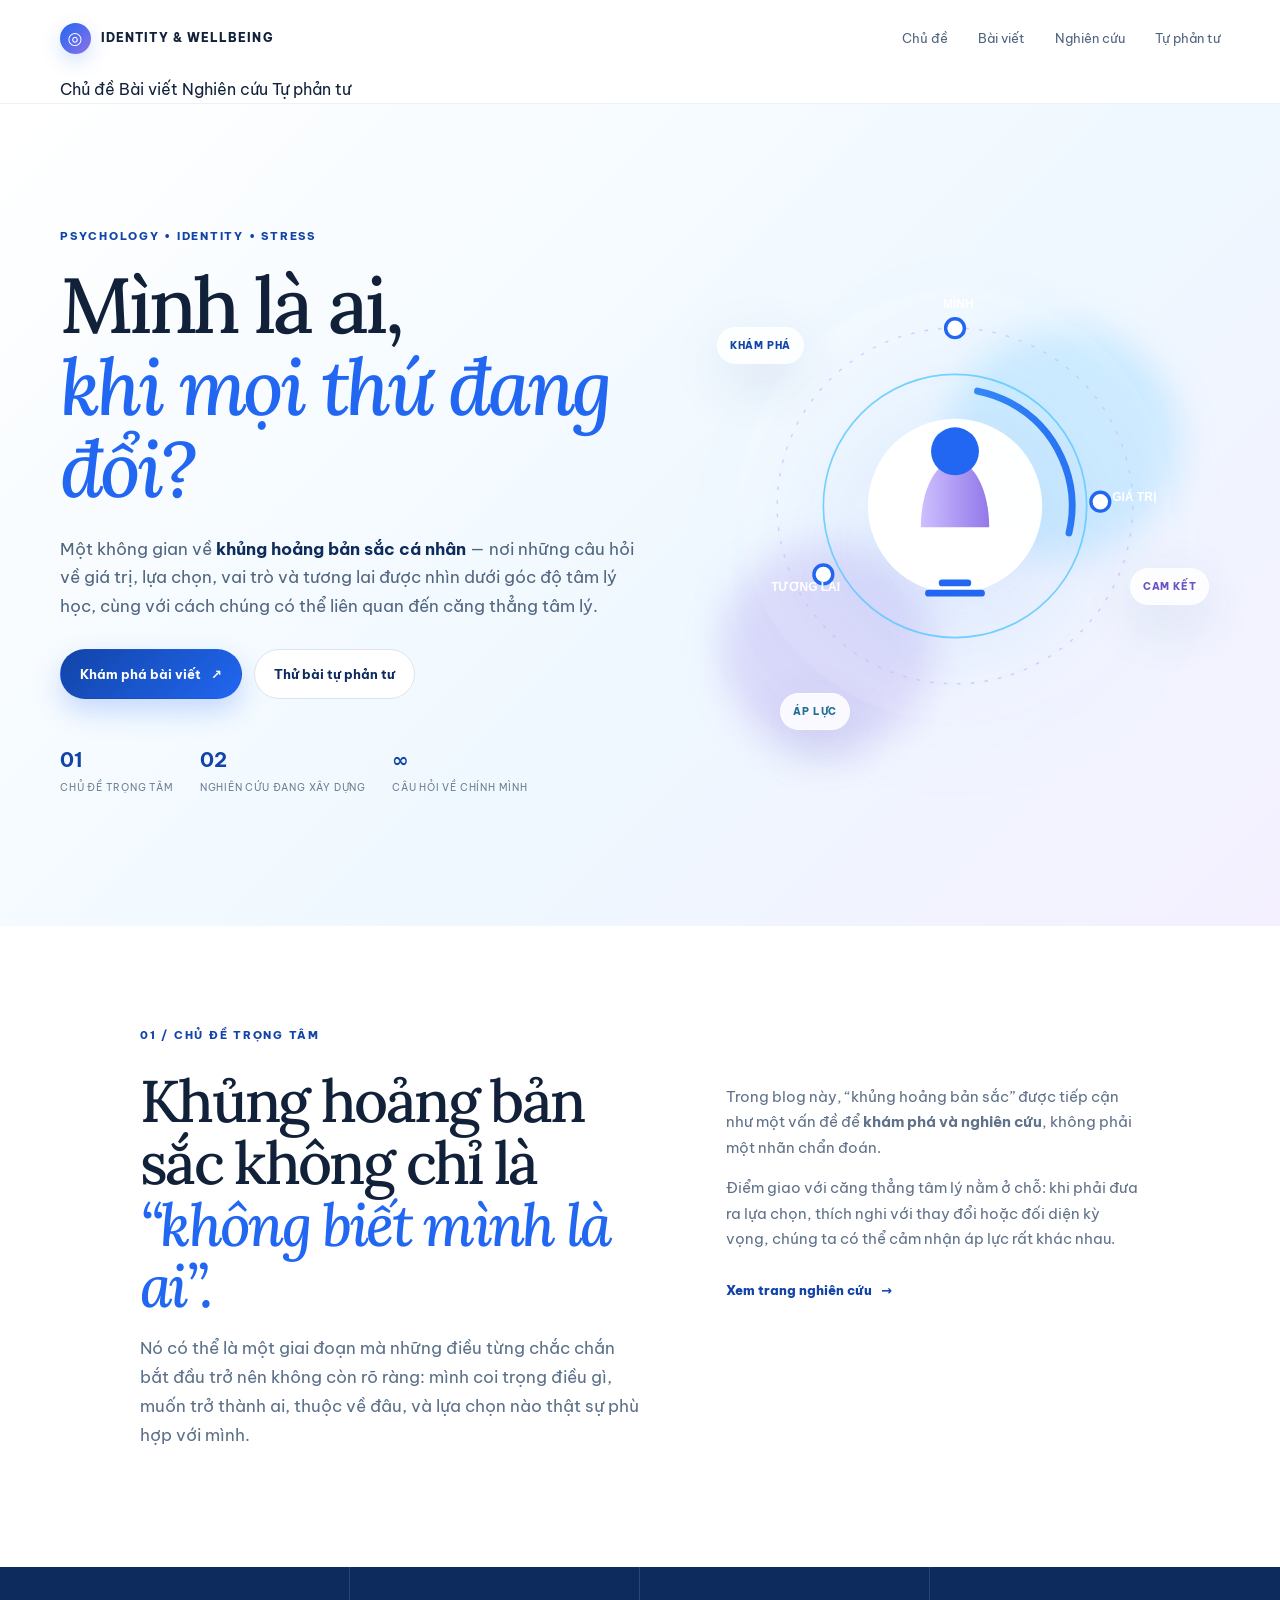
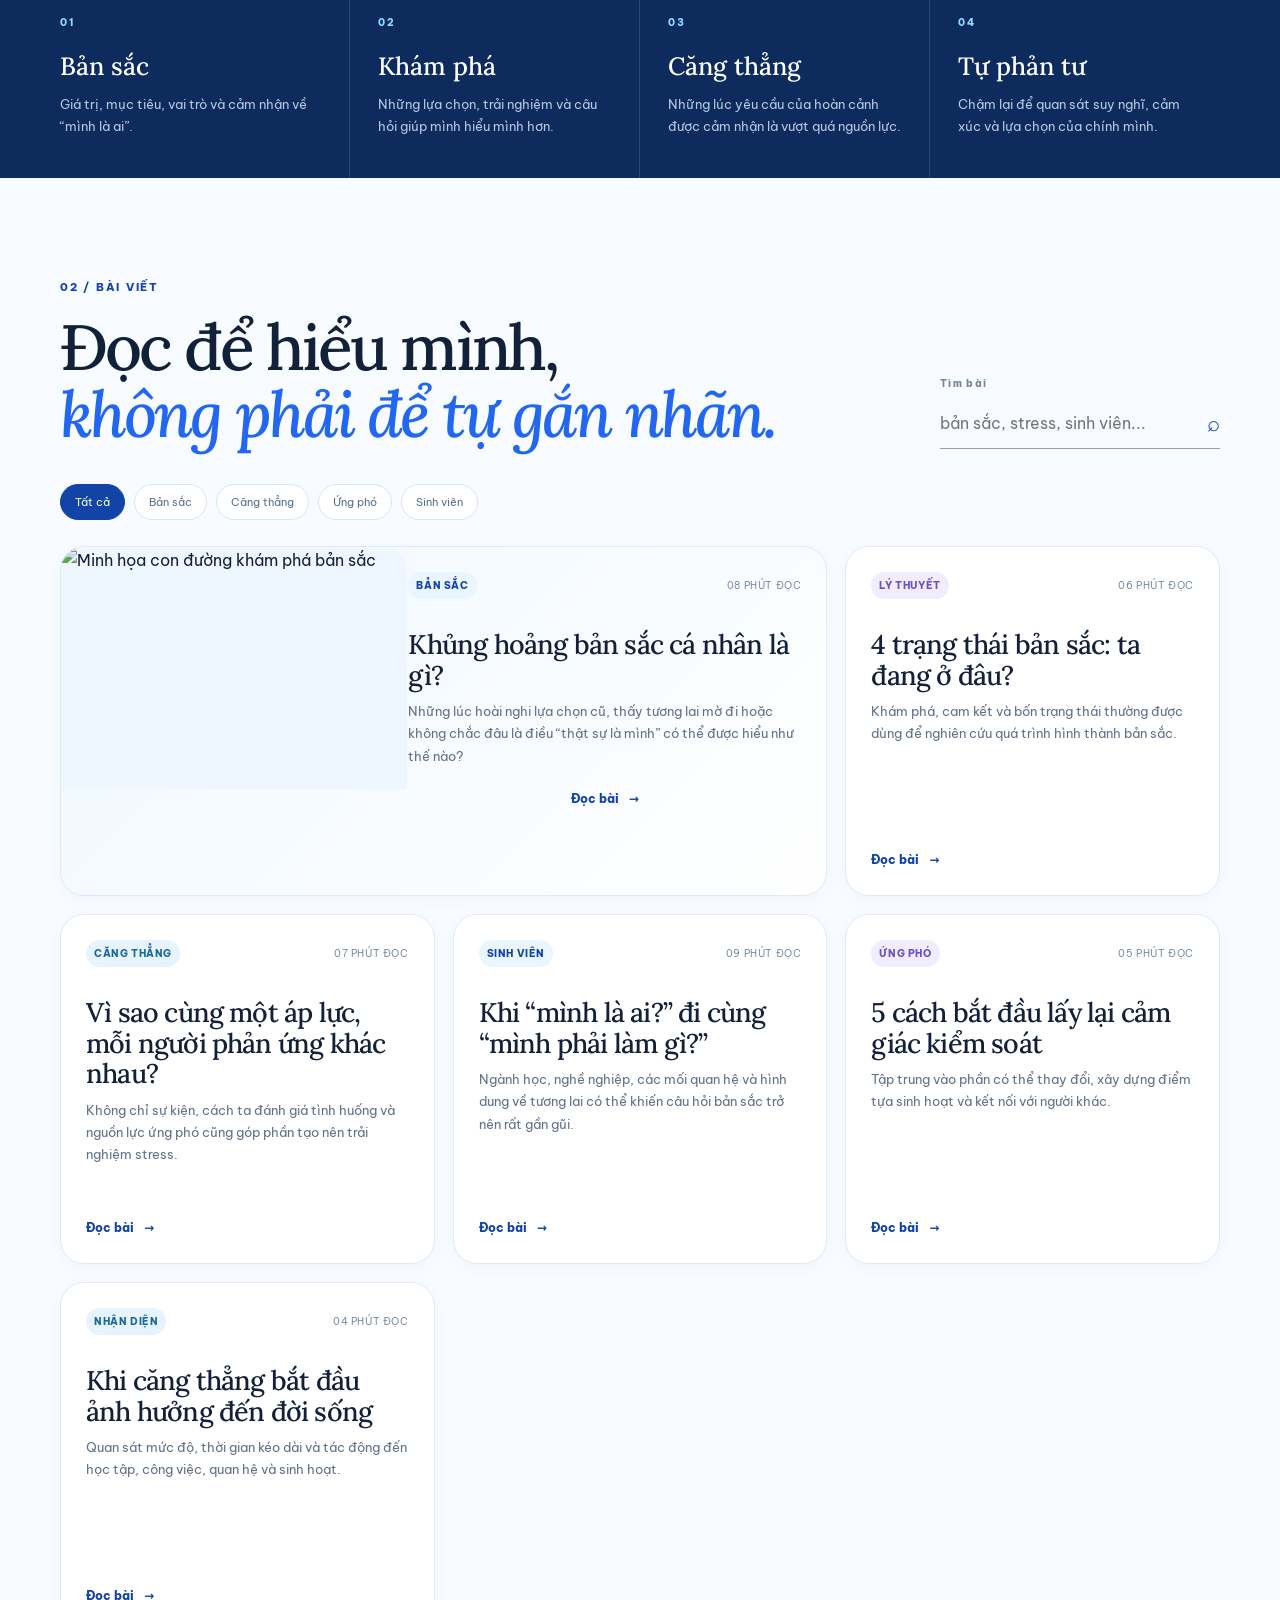
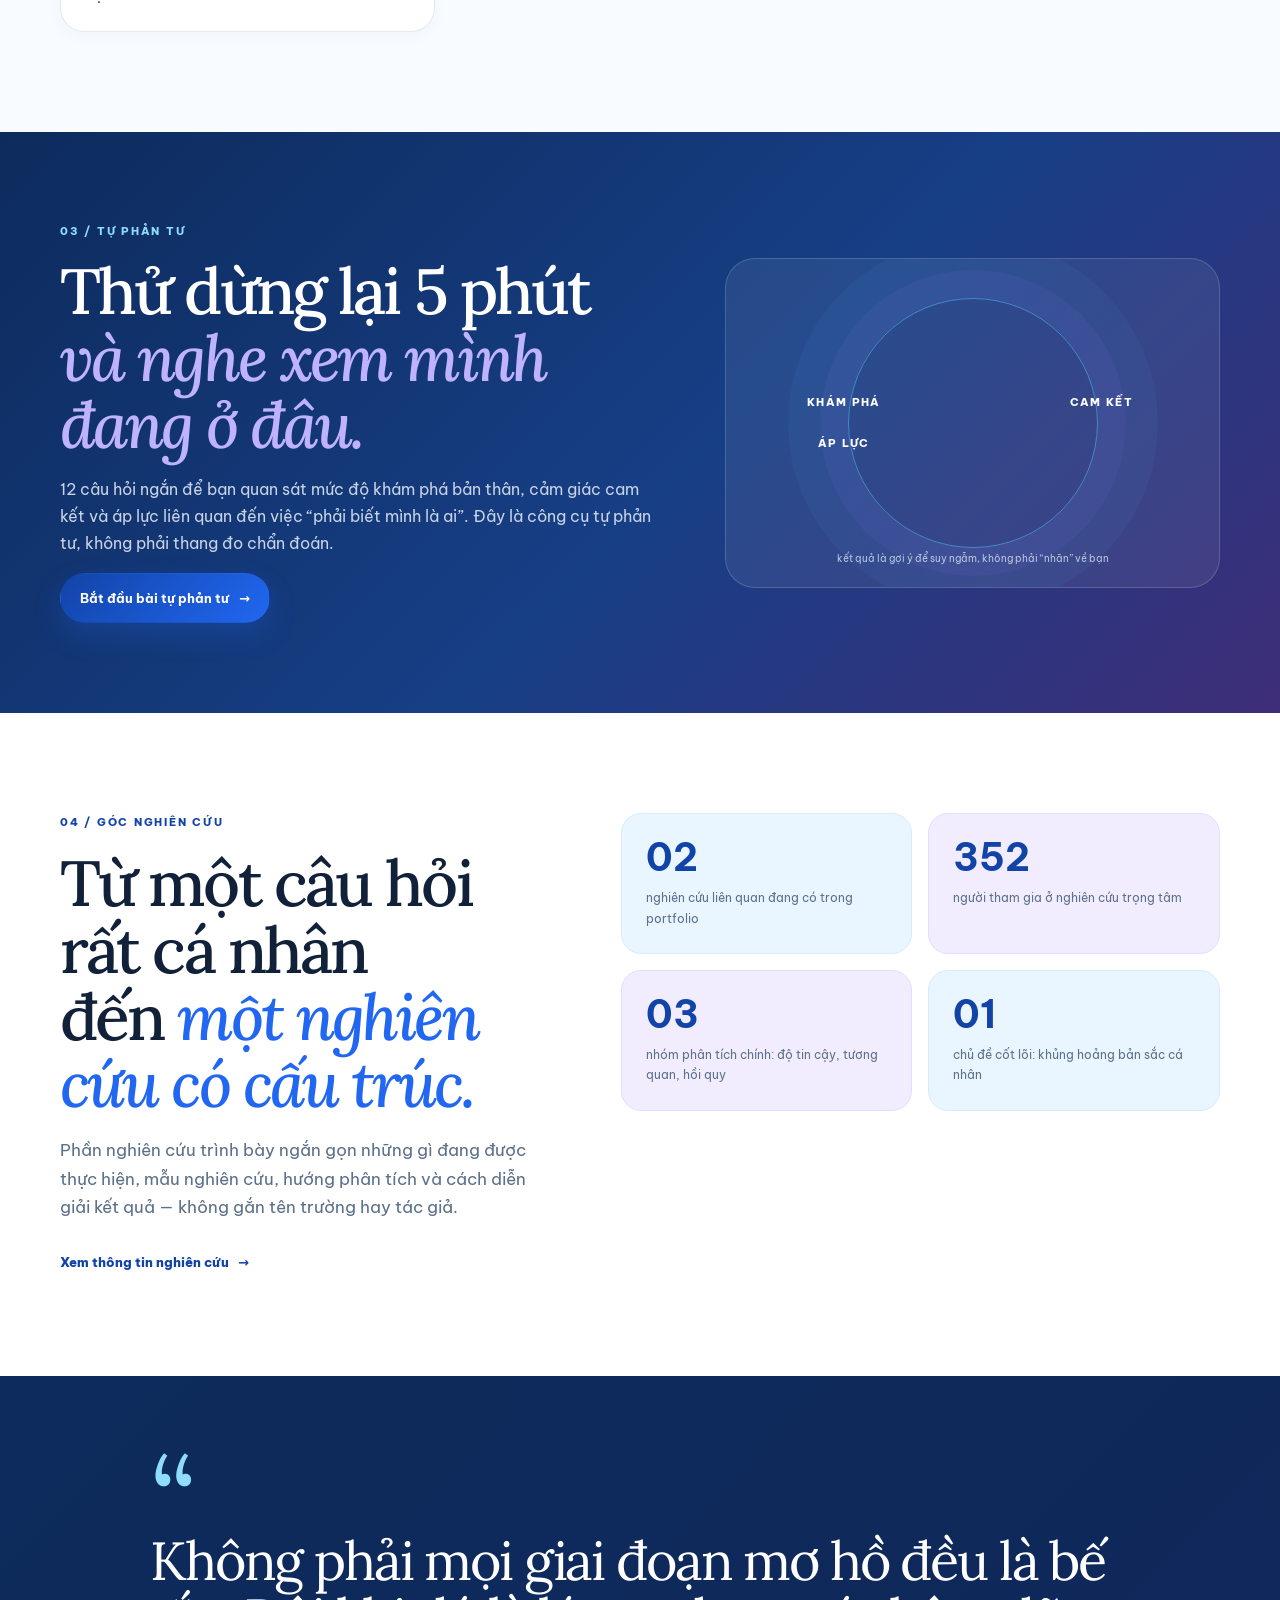
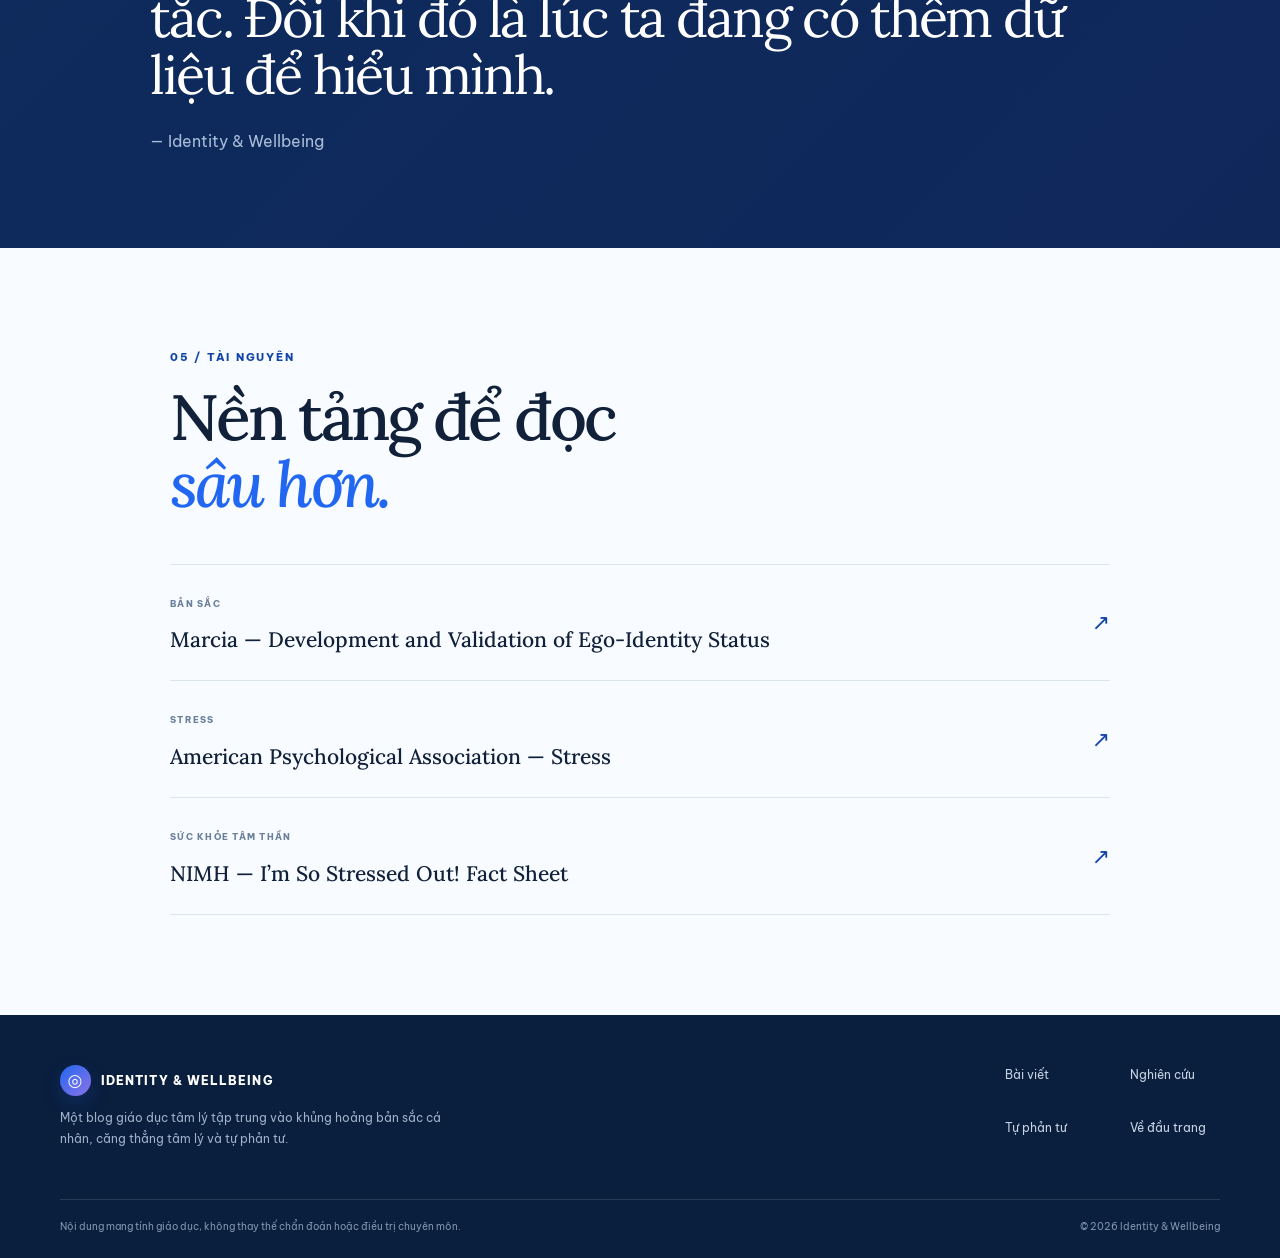
==== index.html @ 0e27e3ee "Update index.html" ====
<!DOCTYPE html>
<html lang="vi">
<head>
  <meta charset="UTF-8" />
  <meta name="viewport" content="width=device-width, initial-scale=1.0" />
  <meta name="description" content="Identity & Wellbeing — không gian kiến thức tâm lý học về bản sắc cá nhân, căng thẳng tâm lý và hành trình hiểu mình." />
  <title>Identity & Wellbeing — Tâm lý học về bản sắc & căng thẳng</title>
  <link rel="preconnect" href="https://fonts.googleapis.com" />
  <link rel="preconnect" href="https://fonts.gstatic.com" crossorigin />
  <link href="https://fonts.googleapis.com/css2?family=Be+Vietnam+Pro:wght@400;500;600;700;800&family=Lora:ital,wght@0,400;0,500;0,600;1,400;1,500&display=swap" rel="stylesheet" />
  <link rel="stylesheet" href="style.css" />
</head>
<body>
  <header class="site-header">
    <nav class="nav container">
      <a class="brand" href="index.html" aria-label="Identity & Wellbeing trang chủ">
        <span class="brand-mark">◎</span>
        <span>IDENTITY & WELLBEING</span>
      </a>
      <div class="nav-links">
        <a href="#about">Chủ đề</a>
        <a href="#articles">Bài viết</a>
        <a href="nghien-cuu.html">Nghiên cứu</a>
        <a href="tu-phan-tu.html">Tự phản tư</a>
      </div>
      <button class="menu-btn" id="menuBtn" aria-label="Mở menu">☰</button>
    </nav>
    <div class="mobile-menu container" id="mobileMenu">
      <a href="#about">Chủ đề</a>
      <a href="#articles">Bài viết</a>
      <a href="nghien-cuu.html">Nghiên cứu</a>
      <a href="tu-phan-tu.html">Tự phản tư</a>
    </div>
  </header>

  <main id="top">
    <section class="hero section-pad">
      <div class="hero-grid container">
        <div class="hero-copy">
          <p class="eyebrow">PSYCHOLOGY • IDENTITY • STRESS</p>
          <h1>Mình là ai,<br /><em>khi mọi thứ đang đổi?</em></h1>
          <p class="hero-lead">Một không gian về <strong>khủng hoảng bản sắc cá nhân</strong> — nơi những câu hỏi về giá trị, lựa chọn, vai trò và tương lai được nhìn dưới góc độ tâm lý học, cùng với cách chúng có thể liên quan đến căng thẳng tâm lý.</p>
          <div class="hero-actions">
            <a class="btn btn-primary" href="#articles">Khám phá bài viết <span>↗</span></a>
            <a class="btn btn-light" href="tu-phan-tu.html">Thử bài tự phản tư</a>
          </div>
          <div class="hero-mini-stats">
            <div><b>01</b><span>chủ đề trọng tâm</span></div>
            <div><b>02</b><span>nghiên cứu đang xây dựng</span></div>
            <div><b>∞</b><span>câu hỏi về chính mình</span></div>
          </div>
        </div>
        <div class="hero-visual">
          <div class="glow glow-a"></div><div class="glow glow-b"></div>
          <img src="identity-orbit.svg" alt="Minh họa trừu tượng về hành trình khám phá bản sắc cá nhân" />
          <div class="visual-chip chip-one">KHÁM PHÁ</div>
          <div class="visual-chip chip-two">CAM KẾT</div>
          <div class="visual-chip chip-three">ÁP LỰC</div>
        </div>
      </div>
    </section>

    <section class="about section-pad" id="about">
      <div class="container narrow-wrap">
        <div class="section-kicker">01 / CHỦ ĐỀ TRỌNG TÂM</div>
        <div class="about-grid">
          <div>
            <h2>Khủng hoảng bản sắc không chỉ là <em>“không biết mình là ai”.</em></h2>
            <p class="lead-paragraph">Nó có thể là một giai đoạn mà những điều từng chắc chắn bắt đầu trở nên không còn rõ ràng: mình coi trọng điều gì, muốn trở thành ai, thuộc về đâu, và lựa chọn nào thật sự phù hợp với mình.</p>
          </div>
          <div class="about-copy">
            <p>Trong blog này, “khủng hoảng bản sắc” được tiếp cận như một vấn đề để <strong>khám phá và nghiên cứu</strong>, không phải một nhãn chẩn đoán.</p>
            <p>Điểm giao với căng thẳng tâm lý nằm ở chỗ: khi phải đưa ra lựa chọn, thích nghi với thay đổi hoặc đối diện kỳ vọng, chúng ta có thể cảm nhận áp lực rất khác nhau.</p>
            <a class="text-link" href="nghien-cuu.html">Xem trang nghiên cứu <span>→</span></a>
          </div>
        </div>
      </div>
    </section>

    <section class="topic-strip">
      <div class="container topic-grid">
        <div class="topic-cell">
          <span class="topic-number">01</span>
          <h3>Bản sắc</h3>
          <p>Giá trị, mục tiêu, vai trò và cảm nhận về “mình là ai”.</p>
        </div>
        <div class="topic-cell">
          <span class="topic-number">02</span>
          <h3>Khám phá</h3>
          <p>Những lựa chọn, trải nghiệm và câu hỏi giúp mình hiểu mình hơn.</p>
        </div>
        <div class="topic-cell">
          <span class="topic-number">03</span>
          <h3>Căng thẳng</h3>
          <p>Những lúc yêu cầu của hoàn cảnh được cảm nhận là vượt quá nguồn lực.</p>
        </div>
        <div class="topic-cell">
          <span class="topic-number">04</span>
          <h3>Tự phản tư</h3>
          <p>Chậm lại để quan sát suy nghĩ, cảm xúc và lựa chọn của chính mình.</p>
        </div>
      </div>
    </section>

    <section class="articles section-pad" id="articles">
      <div class="container">
        <div class="section-head">
          <div>
            <div class="section-kicker">02 / BÀI VIẾT</div>
            <h2>Đọc để hiểu mình,<br /><em>không phải để tự gắn nhãn.</em></h2>
          </div>
          <div class="search-area">
            <label for="searchInput">Tìm bài</label>
            <div class="search-box"><input id="searchInput" type="search" placeholder="bản sắc, stress, sinh viên..." /><span>⌕</span></div>
          </div>
        </div>

        <div class="filters" id="filters">
          <button class="filter active" data-filter="all">Tất cả</button>
          <button class="filter" data-filter="identity">Bản sắc</button>
          <button class="filter" data-filter="stress">Căng thẳng</button>
          <button class="filter" data-filter="coping">Ứng phó</button>
          <button class="filter" data-filter="student">Sinh viên</button>
        </div>

        <div class="article-grid" id="articleGrid">
          <article class="article-card featured" data-category="identity" data-keywords="khủng hoảng bản sắc identity crisis bản sắc cá nhân">
            <div class="article-illustration"><img src="images/identity-path.svg" alt="Minh họa con đường khám phá bản sắc" /></div>
            <div class="card-meta"><span class="pill">BẢN SẮC</span><span>08 phút đọc</span></div>
            <h3>Khủng hoảng bản sắc cá nhân là gì?</h3>
            <p>Những lúc hoài nghi lựa chọn cũ, thấy tương lai mờ đi hoặc không chắc đâu là điều “thật sự là mình” có thể được hiểu như thế nào?</p>
            <button class="read-more" data-article="identity-crisis">Đọc bài <span>→</span></button>
          </article>

          <article class="article-card" data-category="identity" data-keywords="Marcia bốn trạng thái bản sắc đạt được mơ hồ tạm hoãn bị lấy mất">
            <div class="card-meta"><span class="pill pill-purple">LÝ THUYẾT</span><span>06 phút đọc</span></div>
            <h3>4 trạng thái bản sắc: ta đang ở đâu?</h3>
            <p>Khám phá, cam kết và bốn trạng thái thường được dùng để nghiên cứu quá trình hình thành bản sắc.</p>
            <button class="read-more" data-article="marcia">Đọc bài <span>→</span></button>
          </article>

          <article class="article-card" data-category="stress" data-keywords="stress căng thẳng tâm lý áp lực đánh giá nhận thức Lazarus Folkman">
            <div class="card-meta"><span class="pill pill-blue">CĂNG THẲNG</span><span>07 phút đọc</span></div>
            <h3>Vì sao cùng một áp lực, mỗi người phản ứng khác nhau?</h3>
            <p>Không chỉ sự kiện, cách ta đánh giá tình huống và nguồn lực ứng phó cũng góp phần tạo nên trải nghiệm stress.</p>
            <button class="read-more" data-article="stress-appraisal">Đọc bài <span>→</span></button>
          </article>

          <article class="article-card" data-category="identity student" data-keywords="bản sắc sinh viên stress học tập tương lai lựa chọn nghề nghiệp">
            <div class="card-meta"><span class="pill">SINH VIÊN</span><span>09 phút đọc</span></div>
            <h3>Khi “mình là ai?” đi cùng “mình phải làm gì?”</h3>
            <p>Ngành học, nghề nghiệp, các mối quan hệ và hình dung về tương lai có thể khiến câu hỏi bản sắc trở nên rất gần gũi.</p>
            <button class="read-more" data-article="students">Đọc bài <span>→</span></button>
          </article>

          <article class="article-card" data-category="coping stress" data-keywords="ứng phó stress coping hỗ trợ xã hội ngủ vận động">
            <div class="card-meta"><span class="pill pill-purple">ỨNG PHÓ</span><span>05 phút đọc</span></div>
            <h3>5 cách bắt đầu lấy lại cảm giác kiểm soát</h3>
            <p>Tập trung vào phần có thể thay đổi, xây dựng điểm tựa sinh hoạt và kết nối với người khác.</p>
            <button class="read-more" data-article="coping">Đọc bài <span>→</span></button>
          </article>

          <article class="article-card" data-category="stress" data-keywords="stress quá mức trợ giúp chuyên gia tâm lý cảnh báo">
            <div class="card-meta"><span class="pill pill-blue">NHẬN DIỆN</span><span>04 phút đọc</span></div>
            <h3>Khi căng thẳng bắt đầu ảnh hưởng đến đời sống</h3>
            <p>Quan sát mức độ, thời gian kéo dài và tác động đến học tập, công việc, quan hệ và sinh hoạt.</p>
            <button class="read-more" data-article="help">Đọc bài <span>→</span></button>
          </article>
        </div>
        <p class="no-results" id="noResults">Không tìm thấy bài viết phù hợp.</p>
      </div>
    </section>

    <section class="self-check-banner">
      <div class="container self-check-grid">
        <div>
          <div class="section-kicker">03 / TỰ PHẢN TƯ</div>
          <h2>Thử dừng lại 5 phút<br /><em>và nghe xem mình đang ở đâu.</em></h2>
          <p>12 câu hỏi ngắn để bạn quan sát mức độ khám phá bản thân, cảm giác cam kết và áp lực liên quan đến việc “phải biết mình là ai”. Đây là công cụ tự phản tư, không phải thang đo chẩn đoán.</p>
          <a class="btn btn-primary" href="tu-phan-tu.html">Bắt đầu bài tự phản tư <span>→</span></a>
        </div>
        <div class="self-check-card">
          <div class="mini-ring"></div>
          <span>KHÁM PHÁ</span><span>CAM KẾT</span><span>ÁP LỰC</span>
          <small>kết quả là gợi ý để suy ngẫm, không phải “nhãn” về bạn</small>
        </div>
      </div>
    </section>

    <section class="research-preview section-pad">
      <div class="container research-preview-grid">
        <div>
          <div class="section-kicker">04 / GÓC NGHIÊN CỨU</div>
          <h2>Từ một câu hỏi rất cá nhân<br />đến <em>một nghiên cứu có cấu trúc.</em></h2>
          <p class="lead-paragraph">Phần nghiên cứu trình bày ngắn gọn những gì đang được thực hiện, mẫu nghiên cứu, hướng phân tích và cách diễn giải kết quả — không gắn tên trường hay tác giả.</p>
          <a class="text-link" href="nghien-cuu.html">Xem thông tin nghiên cứu <span>→</span></a>
        </div>
        <div class="research-stats">
          <div class="stat-card"><b>02</b><span>nghiên cứu liên quan đang có trong portfolio</span></div>
          <div class="stat-card"><b>352</b><span>người tham gia ở nghiên cứu trọng tâm</span></div>
          <div class="stat-card"><b>03</b><span>nhóm phân tích chính: độ tin cậy, tương quan, hồi quy</span></div>
          <div class="stat-card"><b>01</b><span>chủ đề cốt lõi: khủng hoảng bản sắc cá nhân</span></div>
        </div>
      </div>
    </section>

    <section class="quote-section">
      <div class="container quote-grid">
        <div class="quote-mark">“</div>
        <blockquote>Không phải mọi giai đoạn mơ hồ đều là bế tắc. Đôi khi đó là lúc ta đang có thêm dữ liệu để hiểu mình.</blockquote>
        <p>— Identity & Wellbeing</p>
      </div>
    </section>

    <section class="resources section-pad">
      <div class="container resources-wrap">
        <div class="section-kicker">05 / TÀI NGUYÊN</div>
        <h2>Nền tảng để đọc<br /><em>sâu hơn.</em></h2>
        <div class="resource-list">
          <a class="resource" href="https://doi.org/10.1037/h0023281" target="_blank" rel="noopener"><div><span class="resource-type">BẢN SẮC</span><h3>Marcia — Development and Validation of Ego-Identity Status</h3></div><span class="arrow">↗</span></a>
          <a class="resource" href="https://www.apa.org/topics/stress" target="_blank" rel="noopener"><div><span class="resource-type">STRESS</span><h3>American Psychological Association — Stress</h3></div><span class="arrow">↗</span></a>
          <a class="resource" href="https://www.nimh.nih.gov/health/publications/so-stressed-out-fact-sheet" target="_blank" rel="noopener"><div><span class="resource-type">SỨC KHỎE TÂM THẦN</span><h3>NIMH — I’m So Stressed Out! Fact Sheet</h3></div><span class="arrow">↗</span></a>
        </div>
      </div>
    </section>
  </main>

  <footer class="footer">
    <div class="container footer-top">
      <div><a class="brand footer-brand" href="index.html"><span class="brand-mark">◎</span><span>IDENTITY & WELLBEING</span></a><p>Một blog giáo dục tâm lý tập trung vào khủng hoảng bản sắc cá nhân, căng thẳng tâm lý và tự phản tư.</p></div>
      <div class="footer-links"><a href="#articles">Bài viết</a><a href="nghien-cuu.html">Nghiên cứu</a><a href="tu-phan-tu.html">Tự phản tư</a><a href="#top">Về đầu trang</a></div>
    </div>
    <div class="container footer-bottom"><span>Nội dung mang tính giáo dục, không thay thế chẩn đoán hoặc điều trị chuyên môn.</span><span>© 2026 Identity & Wellbeing</span></div>
  </footer>

  <div class="modal" id="articleModal" aria-hidden="true">
    <div class="modal-backdrop" data-close="true"></div>
    <div class="modal-panel" role="dialog" aria-modal="true" aria-labelledby="modalTitle">
      <button class="modal-close" id="modalClose" aria-label="Đóng">×</button>
      <div class="modal-meta" id="modalMeta"></div>
      <h2 id="modalTitle"></h2>
      <div class="modal-body" id="modalBody"></div>
      <div class="modal-source" id="modalSource"></div>
    </div>
  </div>

  <script src="script.js"></script>
</body>
</html>
---- style.css ----
:root{
  --blue-950:#0a1e3d; --blue-900:#0d2b5c; --blue-700:#1244a8; --blue:#2167f1; --blue-500:#58c7ff; --blue-100:#e9f5ff;
  --purple:#8d72e8; --purple-100:#f1edff; --purple-200:#d9d0ff;
  --ink:#12213a; --muted:#60718a; --line:#dbe4ef; --paper:#f8fbff; --white:#fff;
  --shadow:0 18px 55px rgba(24,65,130,.12); --radius:24px;
}
*{box-sizing:border-box} html{scroll-behavior:smooth} body{margin:0;color:var(--ink);background:var(--white);font-family:"Be Vietnam Pro",system-ui,-apple-system,"Segoe UI",Roboto,"Helvetica Neue",Arial,sans-serif;line-height:1.7} a{text-decoration:none;color:inherit} button,input{font:inherit} img{max-width:100%;display:block}.container{width:min(1160px,calc(100% - 44px));margin:0 auto}.narrow-wrap{width:min(1000px,calc(100% - 44px))}.section-pad{padding:100px 0}.site-header{position:sticky;top:0;z-index:50;background:rgba(255,255,255,.92);border-bottom:1px solid rgba(18,68,168,.08);backdrop-filter:blur(16px)}.nav{height:76px;display:flex;align-items:center;justify-content:space-between;gap:30px}.brand{display:flex;align-items:center;gap:10px;font-weight:800;letter-spacing:.09em;font-size:12px}.brand-mark{display:grid;place-items:center;width:31px;height:31px;border-radius:50%;background:linear-gradient(135deg,var(--blue),var(--purple));color:white;font-size:17px;box-shadow:0 7px 20px rgba(33,103,241,.2)}.nav-links{display:flex;align-items:center;gap:30px;font-size:13px;color:#50647f}.nav-links a:hover,.nav-links .active-link{color:var(--blue);font-weight:700}.menu-btn,.mobile-back{display:none}.hero{padding-top:82px;background:linear-gradient(135deg,#fff 0%,#eff8ff 58%,#f4f0ff 100%);overflow:hidden}.hero-grid{display:grid;grid-template-columns:1.05fr .95fr;align-items:center;min-height:640px;gap:45px}.eyebrow,.section-kicker{font-size:11px;letter-spacing:.16em;font-weight:800;color:var(--blue-700)}.hero h1,.page-hero h1,h2{font-family:"Lora",Georgia,serif;font-weight:500;letter-spacing:-.045em;line-height:1.05}.hero h1{font-size:clamp(54px,6.1vw,86px);margin:18px 0 25px}.hero h1 em,h2 em,.page-hero h1 em{font-style:italic;color:var(--blue)}.hero-lead{max-width:640px;color:#516680;font-size:17px}.hero-lead strong{color:var(--blue-900)}.hero-actions{display:flex;gap:12px;flex-wrap:wrap;margin:28px 0}.btn{display:inline-flex;align-items:center;justify-content:center;gap:10px;padding:13px 19px;border-radius:999px;font-weight:700;font-size:13px;border:1px solid transparent;cursor:pointer;transition:.2s ease}.btn-primary{background:linear-gradient(135deg,var(--blue-700),var(--blue));color:#fff;box-shadow:0 12px 28px rgba(33,103,241,.23)}.btn-primary:hover{transform:translateY(-2px);box-shadow:0 16px 35px rgba(33,103,241,.27)}.btn-light{background:#fff;border-color:var(--line);color:var(--blue-900)}.btn-light:hover{border-color:#b8d4ef;transform:translateY(-2px)}.hero-mini-stats{display:flex;gap:26px;flex-wrap:wrap;margin-top:44px}.hero-mini-stats div{display:grid;gap:2px}.hero-mini-stats b{font-size:20px;color:var(--blue-700)}.hero-mini-stats span{font-size:10px;color:#6c7e95;text-transform:uppercase;letter-spacing:.08em}.hero-visual{position:relative;min-height:560px;display:grid;place-items:center}.hero-visual img{width:min(560px,100%);position:relative;z-index:2;filter:drop-shadow(0 30px 55px rgba(33,103,241,.14))}.glow{position:absolute;border-radius:50%;filter:blur(18px)}.glow-a{width:230px;height:230px;background:rgba(88,199,255,.25);top:18%;right:8%}.glow-b{width:210px;height:210px;background:rgba(141,114,232,.22);bottom:6%;left:6%}.visual-chip{position:absolute;z-index:3;padding:9px 12px;border:1px solid rgba(255,255,255,.75);background:rgba(255,255,255,.84);backdrop-filter:blur(10px);border-radius:999px;box-shadow:var(--shadow);font-size:10px;font-weight:800;letter-spacing:.08em}.chip-one{top:18%;left:5%;color:var(--blue-700)}.chip-two{top:61%;right:2%;color:#6d54c5}.chip-three{bottom:10%;left:17%;color:#1d6f93}.about{background:#fff}.about-grid{display:grid;grid-template-columns:1.1fr .9fr;gap:80px;margin-top:25px}.about h2{font-size:clamp(39px,4.6vw,68px);margin:0}.lead-paragraph{font-size:17px;color:#5c708a}.about-copy{padding-top:14px;color:#60718a;font-size:15px}.about-copy p{margin-top:0}.about-copy p+p{margin-top:15px}.text-link{display:inline-flex;gap:9px;color:var(--blue-700);font-weight:800;font-size:13px;margin-top:12px}.text-link:hover{gap:13px}.topic-strip{background:var(--blue-900);color:#fff}.topic-grid{display:grid;grid-template-columns:repeat(4,1fr)}.topic-cell{padding:40px 28px;border-right:1px solid rgba(255,255,255,.13)}.topic-cell:first-child{padding-left:0}.topic-cell:last-child{border-right:0}.topic-number{font-size:10px;color:#8fdcff;font-weight:800;letter-spacing:.16em}.topic-cell h3{font-family:"Lora",Georgia,serif;font-weight:500;font-size:25px;margin:11px 0 6px}.topic-cell p{margin:0;color:#b8c9e1;font-size:13px}.articles{background:var(--paper)}.section-head{display:flex;align-items:end;justify-content:space-between;gap:40px}.section-head h2,.research-preview h2,.self-check-banner h2,.resources h2,.content-grid h2,.reflection-prompts h2{font-size:clamp(40px,5vw,66px);margin:18px 0 0}.search-area{min-width:280px}.search-area label{display:block;font-size:10px;font-weight:800;letter-spacing:.13em;color:#74879f;margin-bottom:8px}.search-box{display:flex;align-items:center;border-bottom:1px solid #8ea1ba}.search-box input{width:100%;border:0;outline:0;background:transparent;padding:10px 0;color:var(--ink)}.search-box span{font-size:22px;color:var(--blue-700)}.filters{display:flex;flex-wrap:wrap;gap:9px;margin:35px 0 26px}.filter{background:#fff;border:1px solid var(--line);border-radius:999px;padding:8px 14px;font-size:11px;color:#56708f;cursor:pointer}.filter.active{background:var(--blue-700);border-color:var(--blue-700);color:#fff}.article-grid{display:grid;grid-template-columns:repeat(3,1fr);gap:18px}.article-card{background:#fff;border:1px solid #e1e9f2;padding:25px;min-height:350px;display:flex;flex-direction:column;border-radius:var(--radius);box-shadow:0 4px 18px rgba(35,76,135,.03);transition:transform .2s ease,box-shadow .2s ease}.article-card:hover{transform:translateY(-5px);box-shadow:var(--shadow)}.article-card.featured{grid-column:span 2;display:grid;grid-template-columns:.86fr 1.14fr;column-gap:26px;align-content:start;background:linear-gradient(135deg,#eff8ff,#fff)}.article-card.featured .article-illustration{grid-row:span 5;align-self:stretch}.article-illustration{margin:-25px -25px 20px;overflow:hidden;border-radius:22px 22px 0 0;background:#eef7ff}.article-illustration img{width:100%;height:100%;object-fit:cover}.card-meta{display:flex;justify-content:space-between;gap:10px;align-items:center;font-size:10px;color:#7b8da4;text-transform:uppercase;letter-spacing:.06em}.pill{background:var(--blue-100);color:var(--blue-700);padding:5px 8px;border-radius:999px;font-weight:800}.pill-purple{background:var(--purple-100);color:#6b52bd}.pill-blue{background:#e7f3ff;color:#1c6b97}.article-card h3{font-family:"Lora",Georgia,serif;font-weight:500;font-size:27px;line-height:1.13;letter-spacing:-.03em;margin:30px 0 10px}.article-card p{color:#60718a;font-size:13px;margin:0}.read-more{margin-top:auto;align-self:flex-start;padding:22px 0 0;background:none;border:0;color:var(--blue-700);font-weight:800;font-size:12px;cursor:pointer}.read-more span{margin-left:7px}.no-results{display:none;padding:40px 0;color:#71839b}.self-check-banner{background:linear-gradient(135deg,var(--blue-900),#173f86 55%,#3e2d78);color:#fff;padding:90px 0}.self-check-grid{display:grid;grid-template-columns:1.1fr .9fr;align-items:center;gap:60px}.self-check-banner .section-kicker{color:#8fdcff}.self-check-banner h2{margin-top:17px}.self-check-banner h2 em{color:#bfb2ff}.self-check-banner p{color:#c8d4e6;max-width:650px}.self-check-card{min-height:330px;border:1px solid rgba(255,255,255,.16);border-radius:30px;background:rgba(255,255,255,.07);display:grid;grid-template-columns:1fr 1fr;place-items:center;align-content:center;gap:22px;position:relative;overflow:hidden}.mini-ring{position:absolute;width:250px;height:250px;border-radius:50%;border:1px solid rgba(88,199,255,.5);box-shadow:0 0 0 28px rgba(141,114,232,.08),0 0 0 60px rgba(88,199,255,.05)}.self-check-card span{position:relative;z-index:2;font-size:11px;font-weight:800;letter-spacing:.12em;color:#fff}.self-check-card small{position:absolute;bottom:20px;left:20px;right:20px;text-align:center;color:#b9c7dc;font-size:10px}.research-preview{background:#fff}.research-preview-grid{display:grid;grid-template-columns:.9fr 1.1fr;gap:70px;align-items:start}.research-stats{display:grid;grid-template-columns:1fr 1fr;gap:16px}.stat-card{background:var(--blue-100);border:1px solid #d8ebfc;border-radius:20px;padding:24px}.stat-card:nth-child(2),.stat-card:nth-child(3){background:var(--purple-100);border-color:#e4ddff}.stat-card b{display:block;font-size:38px;line-height:1;color:var(--blue-700)}.stat-card span{display:block;margin-top:12px;color:#5e718b;font-size:12px}.quote-section{background:linear-gradient(135deg,var(--blue-900),#10275a);color:#fff;padding:92px 0}.quote-grid{max-width:980px}.quote-mark{font-family:"Lora",Georgia,serif;font-size:118px;line-height:.55;color:#8fdcff}.quote-grid blockquote{font-family:"Lora",Georgia,serif;font-size:clamp(33px,4.2vw,55px);line-height:1.06;letter-spacing:-.04em;margin:0}.quote-grid p{color:#a9bdd8;margin:25px 0 0}.resources{background:#f8fbff}.resources-wrap{max-width:940px}.resource-list{margin-top:45px;border-top:1px solid var(--line)}.resource{display:flex;justify-content:space-between;gap:25px;align-items:center;padding:23px 0;border-bottom:1px solid var(--line)}.resource-type{font-size:9px;font-weight:800;letter-spacing:.14em;color:#6b809b}.resource h3{font-family:"Lora",Georgia,serif;font-weight:500;font-size:21px;margin:7px 0 0}.arrow{font-size:22px;color:var(--blue-700)}.footer{background:var(--blue-950);color:#e6effa}.footer-top{display:flex;justify-content:space-between;gap:60px;padding:50px 0 38px}.footer-brand{color:#fff}.footer-top p{color:#9fb1c9;max-width:390px;font-size:12px}.footer-links{display:grid;grid-template-columns:repeat(2,minmax(90px,1fr));gap:10px 35px;color:#c6d3e5;font-size:12px}.footer-bottom{border-top:1px solid rgba(255,255,255,.12);padding:18px 0 23px;display:flex;justify-content:space-between;gap:30px;color:#8196b2;font-size:10px}.modal{position:fixed;inset:0;display:none;z-index:100}.modal.open{display:block}.modal-backdrop{position:absolute;inset:0;background:rgba(9,28,58,.7);backdrop-filter:blur(7px)}.modal-panel{position:relative;margin:6vh auto;width:min(820px,calc(100% - 34px));max-height:88vh;overflow:auto;background:#fff;padding:38px;border-radius:24px;box-shadow:0 35px 80px rgba(0,0,0,.23)}.modal-close{position:absolute;right:17px;top:13px;border:0;background:transparent;font-size:30px;cursor:pointer}.modal-meta{font-size:10px;letter-spacing:.15em;font-weight:800;color:#71839b}.modal-panel h2{font-family:"Lora",Georgia,serif;font-weight:500;font-size:clamp(35px,5vw,55px);line-height:1.05;letter-spacing:-.04em;margin:20px 0 25px}.modal-body{color:#5b6f89;font-size:14px}.modal-body h4{font-family:"Lora",Georgia,serif;font-size:24px;color:var(--ink);font-weight:500;margin:27px 0 10px}.modal-body li{margin:7px 0}.modal-table{margin:22px 0;border-top:1px solid var(--line)}.modal-table div{display:grid;grid-template-columns:120px 1fr;gap:18px;padding:12px 0;border-bottom:1px solid var(--line)}.modal-table span{color:#6a7c94}.mini-flow{display:flex;gap:10px;align-items:center;flex-wrap:wrap;margin:25px 0}.mini-flow span{padding:8px 11px;border-radius:999px;background:var(--blue-100);font-size:11px;color:var(--blue-700);font-weight:800}.mini-flow i{font-style:normal;color:#8b9ab0}.modal-source{margin-top:28px;padding-top:18px;border-top:1px solid var(--line);font-size:11px;color:#7c8ca2}.modal-open{overflow:hidden}
/* inner pages */
.page-hero{color:#fff}.blue-hero{background:linear-gradient(135deg,#0c2d61,#1244a8 58%,#286ff4)}.purple-hero{background:linear-gradient(135deg,#2f286b,#5b4aa7 58%,#8d72e8)}.page-hero-grid{display:grid;grid-template-columns:1.1fr .9fr;align-items:center;gap:70px}.light-kicker{color:#9be1ff}.page-hero h1{font-size:clamp(45px,5.8vw,78px);margin:18px 0}.page-hero h1 em{color:#bfc8ff}.page-hero p{color:#d7e7f7;max-width:700px;font-size:16px}.page-hero-art{width:min(500px,100%);justify-self:end;filter:drop-shadow(0 25px 50px rgba(0,0,0,.18))}.metric-grid{display:grid;grid-template-columns:repeat(4,1fr);gap:16px;margin-top:35px}.metric-card{background:#fff;border:1px solid #dfe8f2;padding:25px;border-radius:22px;box-shadow:0 7px 25px rgba(25,70,130,.05)}.metric-card span{font-size:10px;color:#71839b;text-transform:uppercase;letter-spacing:.08em;font-weight:800}.metric-card b{display:block;font-size:45px;color:var(--blue-700);line-height:1;margin-top:13px}.metric-card p{font-size:12px;color:#647791}.soft-section{background:var(--paper)}.content-grid{display:grid;grid-template-columns:.9fr 1.1fr;gap:75px}.content-grid h2{font-size:clamp(38px,4.5vw,60px)}.content-copy{padding-top:10px;color:#5b6f89}.content-copy p{font-size:15px}.result-grid{display:grid;grid-template-columns:repeat(4,1fr);gap:15px;margin-top:35px}.result-card{border-radius:22px;border:1px solid #dfe8f2;padding:24px;background:#fff}.result-card span{display:inline-grid;place-items:center;width:33px;height:33px;border-radius:50%;background:var(--blue-100);color:var(--blue-700);font-size:10px;font-weight:800}.result-card h3{font-family:"Lora",Georgia,serif;font-size:23px;margin:22px 0 8px;font-weight:500}.result-card p{color:#647791;font-size:12px;margin:0}.result-card.emphasis{background:var(--purple-100);border-color:#e1d9ff}.result-card.emphasis span{background:#fff;color:#6d54c5}.update-note{margin-top:24px;padding:18px 20px;border-left:3px solid var(--purple);background:#f1edff;color:#5e547d;font-size:12px;border-radius:0 14px 14px 0}.application-grid{display:grid;grid-template-columns:repeat(3,1fr);gap:15px;margin-top:35px}.application-grid>div{display:grid;grid-template-columns:auto 1fr;gap:13px;padding:20px;border-radius:18px;background:#fff;border:1px solid #e3e9f2}.application-grid b{color:var(--blue-700)}.application-grid span{font-size:12px;color:#5e718b}.quiz-shell{max-width:920px}.quiz-intro{padding:18px 20px;border-radius:18px;background:#f1edff;border:1px solid #e3dcff;color:#5c5374;font-size:12px}.quiz-badge{display:inline-flex;padding:5px 8px;background:#fff;color:#6b52bd;border-radius:999px;font-weight:800;font-size:9px;letter-spacing:.09em;margin-bottom:10px}.question-card{border:0;margin:18px 0;padding:0;border-top:1px solid var(--line);padding-top:22px}.question-card legend{display:grid;grid-template-columns:auto auto 1fr;align-items:center;gap:10px;width:100%;font-family:"Lora",Georgia,serif;font-size:20px;line-height:1.35}.question-card legend>span{color:var(--blue);font-family:"Be Vietnam Pro",sans-serif;font-size:11px;font-weight:800}.question-card legend small{justify-self:start;padding:4px 8px;background:var(--blue-100);color:var(--blue-700);border-radius:999px;font-family:"Be Vietnam Pro",sans-serif;font-size:9px;font-weight:800;letter-spacing:.06em}.scale-row{display:grid;grid-template-columns:repeat(5,1fr);gap:8px;margin-top:16px}.scale-row label{position:relative;display:grid;place-items:center;gap:3px;padding:12px 6px;border:1px solid var(--line);border-radius:13px;cursor:pointer;font-weight:800;color:#526986;font-size:15px;transition:.15s}.scale-row label:hover{border-color:#9fc6ff;background:#f6fbff}.scale-row input{position:absolute;opacity:0;pointer-events:none}.scale-row label:has(input:checked){background:var(--blue-100);border-color:#86bcfb;color:var(--blue-700)}.scale-row span{font-size:8px;font-weight:500;text-align:center;color:#71839b}.quiz-submit{margin-top:25px}.quiz-result{display:none;margin-top:35px;padding:25px;border-radius:24px;background:linear-gradient(135deg,#eff8ff,#f1edff);border:1px solid #dbe8f7}.quiz-result.show{display:block}.result-head{display:flex;justify-content:space-between;align-items:center;color:var(--blue-700);font-size:10px;font-weight:800;letter-spacing:.1em}.result-head button{border:0;background:#fff;width:30px;height:30px;border-radius:50%;cursor:pointer}.score-grid{display:grid;grid-template-columns:repeat(3,1fr);gap:12px;margin:18px 0}.score-grid>div{background:#fff;border-radius:16px;padding:18px;text-align:center}.score-grid b{display:block;font-size:35px;color:var(--blue-700)}.score-grid span{font-size:10px;color:#71839b}.quiz-result p{font-size:14px;color:#536882}.quiz-result small{font-size:10px;color:#71839b}.reflection-prompts{display:grid;grid-template-columns:.9fr 1.1fr;gap:70px}.prompt-list{display:grid;gap:10px}.prompt-list>div{display:grid;grid-template-columns:auto 1fr;gap:14px;padding:18px 0;border-bottom:1px solid var(--line)}.prompt-list b{color:var(--purple)}.prompt-list p{margin:0;font-size:13px;color:#5d718b}.mobile-back{color:var(--blue-700);font-size:12px;font-weight:700}
@media(max-width:980px){.nav-links{display:none}.menu-btn{display:block;background:none;border:0;font-size:22px;color:var(--blue-700);cursor:pointer}.mobile-menu{display:none;padding:0 0 15px}.mobile-menu.open{display:grid;gap:12px}.mobile-menu a{font-size:13px;color:#536884}.hero-grid,.about-grid,.self-check-grid,.research-preview-grid,.page-hero-grid,.content-grid,.reflection-prompts{grid-template-columns:1fr}.hero-grid{min-height:auto}.hero-visual{min-height:480px}.article-grid{grid-template-columns:1fr 1fr}.article-card.featured{grid-column:span 2}.topic-grid{grid-template-columns:1fr 1fr}.topic-cell:nth-child(2){border-right:0}.topic-cell{border-bottom:1px solid rgba(255,255,255,.13)}.topic-cell:nth-last-child(-n+2){border-bottom:0}.research-stats{max-width:680px}.metric-grid{grid-template-columns:1fr 1fr}.result-grid{grid-template-columns:1fr 1fr}.application-grid{grid-template-columns:1fr}.page-hero-art{justify-self:center;max-width:440px}}
@media(max-width:640px){.container,.narrow-wrap{width:min(100% - 30px,1160px)}.section-pad{padding:72px 0}.hero{padding-top:56px}.hero h1{font-size:50px}.hero-lead{font-size:15px}.hero-visual{min-height:370px}.visual-chip{font-size:8px}.topic-grid,.article-grid,.research-stats,.metric-grid,.result-grid,.scale-row,.score-grid{grid-template-columns:1fr}.topic-cell,.topic-cell:first-child{padding:25px 0;border-right:0;border-bottom:1px solid rgba(255,255,255,.13)}.topic-cell:last-child{border-bottom:0}.section-head{display:block}.search-area{margin-top:25px}.article-card.featured{grid-column:auto;display:flex}.article-card.featured .article-illustration{margin:-25px -25px 20px;min-height:200px}.self-check-card{min-height:280px}.footer-top,.footer-bottom{flex-direction:column}.footer-links{width:100%;grid-template-columns:1fr 1fr}.modal-panel{margin:2vh auto;max-height:96vh;padding:28px 20px}.modal-table div{grid-template-columns:1fr;gap:2px}.question-card legend{grid-template-columns:auto auto 1fr;font-size:17px}.scale-row{gap:5px}.scale-row label{padding:10px 3px}.scale-row span{font-size:7px}.page-hero h1{font-size:45px}.page-hero-art{max-width:340px}.page-hero-grid{gap:28px}.research-preview h2,.self-check-banner h2,.resources h2,.content-grid h2,.reflection-prompts h2{font-size:43px}}

/* Research data visualizations */
.section-title-row{display:flex;gap:32px;justify-content:space-between;align-items:center;margin-bottom:28px}.section-title-row h2{margin-bottom:8px}.section-art-small{width:120px;max-width:22%;height:auto}.data-panel{background:#fff;border:1px solid rgba(17,94,163,.12);border-radius:24px;padding:26px;margin-top:18px;box-shadow:0 14px 40px rgba(24,62,112,.06)}.data-panel-head{display:flex;justify-content:space-between;align-items:center;gap:16px;margin-bottom:18px}.data-panel-head h3{margin:0}.data-panel-head span{font-size:.88rem;color:#62738a;font-weight:700}.bar-row{margin:16px 0}.bar-label{display:flex;justify-content:space-between;gap:16px;margin-bottom:8px;font-size:.95rem}.bar-label b{color:#155fa8}.bar-track{height:12px;background:#eaf1fb;border-radius:999px;overflow:hidden}.bar-track i{display:block;height:100%;border-radius:inherit;background:linear-gradient(90deg,#0a78d1,#6f55c5)}.highlight-note{margin-top:20px;padding:18px 20px;border-radius:18px;background:#f3f0ff;border:1px solid #ded6fb;color:#29324a}.stress-grid{display:grid;grid-template-columns:repeat(5,1fr);gap:14px}.stress-card{padding:22px;border-radius:22px;background:#fff;border:1px solid rgba(17,94,163,.12);text-align:center}.stress-card span{display:block;font-weight:700;color:#35516f}.stress-card b{display:block;font-size:2rem;margin:8px 0;color:#0c6fc0}.stress-card small{color:#718096}.data-caption,.muted{color:#68778d}.table-wrap{overflow:auto;margin-top:24px}.data-table{width:100%;border-collapse:collapse;background:#fff;border:1px solid rgba(17,94,163,.12);border-radius:18px;overflow:hidden}.data-table th,.data-table td{padding:16px 18px;text-align:left;border-bottom:1px solid #e9eef5}.data-table th{background:#edf5ff;color:#174e7e}.data-table tr:last-child td{border-bottom:0}.quote-panel{margin-top:18px;padding:18px 20px;border-left:4px solid #6b55c9;background:#faf8ff;border-radius:0 18px 18px 0}.forecast-grid{display:grid;grid-template-columns:repeat(2,1fr);gap:22px}.forecast-card{background:#fff;border:1px solid rgba(17,94,163,.12);border-radius:24px;padding:28px;box-shadow:0 14px 40px rgba(24,62,112,.06)}.forecast-card span{font-size:.8rem;letter-spacing:.12em;color:#65748a;font-weight:800}.forecast-card b{display:block;font-size:3rem;line-height:1;margin:10px 0 12px;color:#0a70c9}.forecast-card h3{margin:0 0 8px}.forecast-card p{font-weight:700;color:#5b6780}.forecast-card small{color:#6e7b90;line-height:1.65;display:block}.research-disclaimer{margin-top:28px;padding:20px;border-radius:18px;background:#eef7ff;border:1px solid #cbe4fb;color:#21486c}.update-note{margin-top:22px}.emphasis{background:#f7f4ff}
@media (max-width: 900px){.stress-grid{grid-template-columns:repeat(2,1fr)}.forecast-grid{grid-template-columns:1fr}.section-art-small{width:90px}}
@media (max-width: 640px){.section-title-row{align-items:flex-start}.section-art-small{display:none}.stress-grid{grid-template-columns:1fr}.data-panel{padding:20px}.data-table th,.data-table td{padding:13px 12px}}
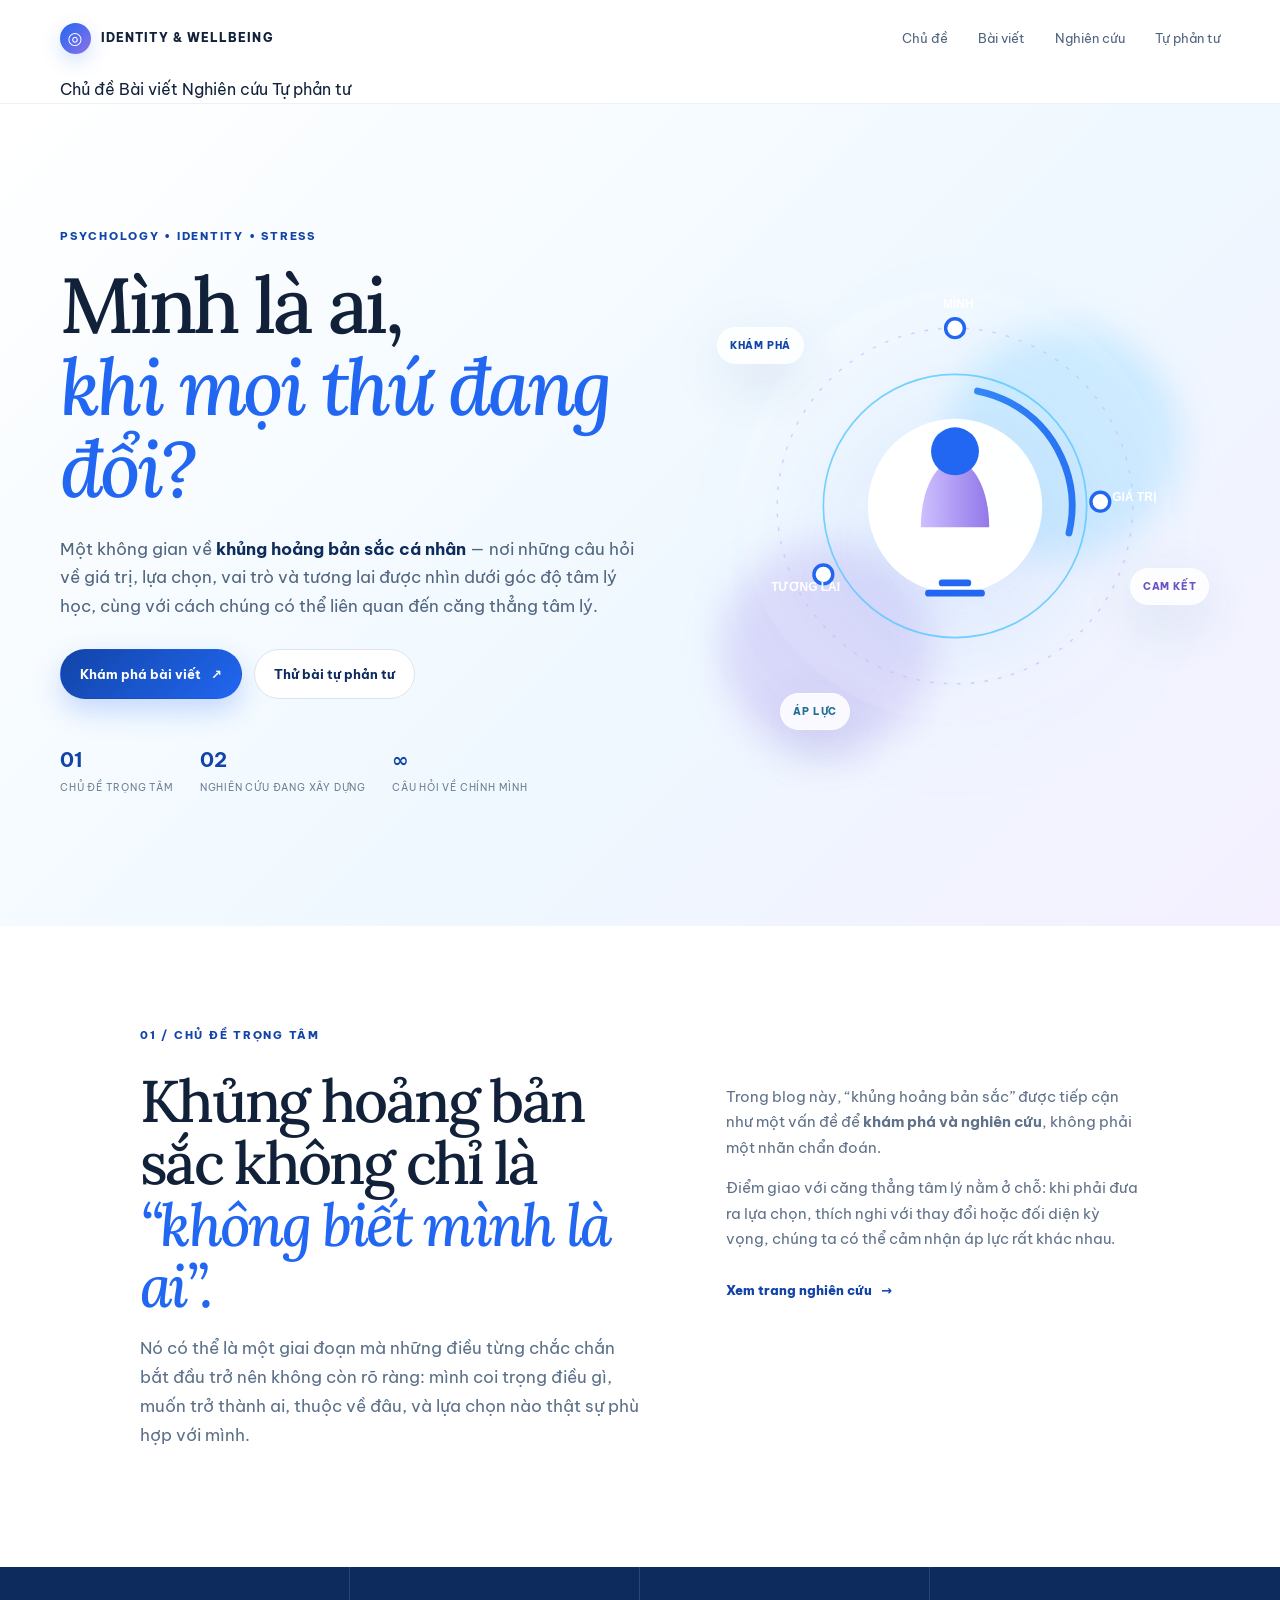
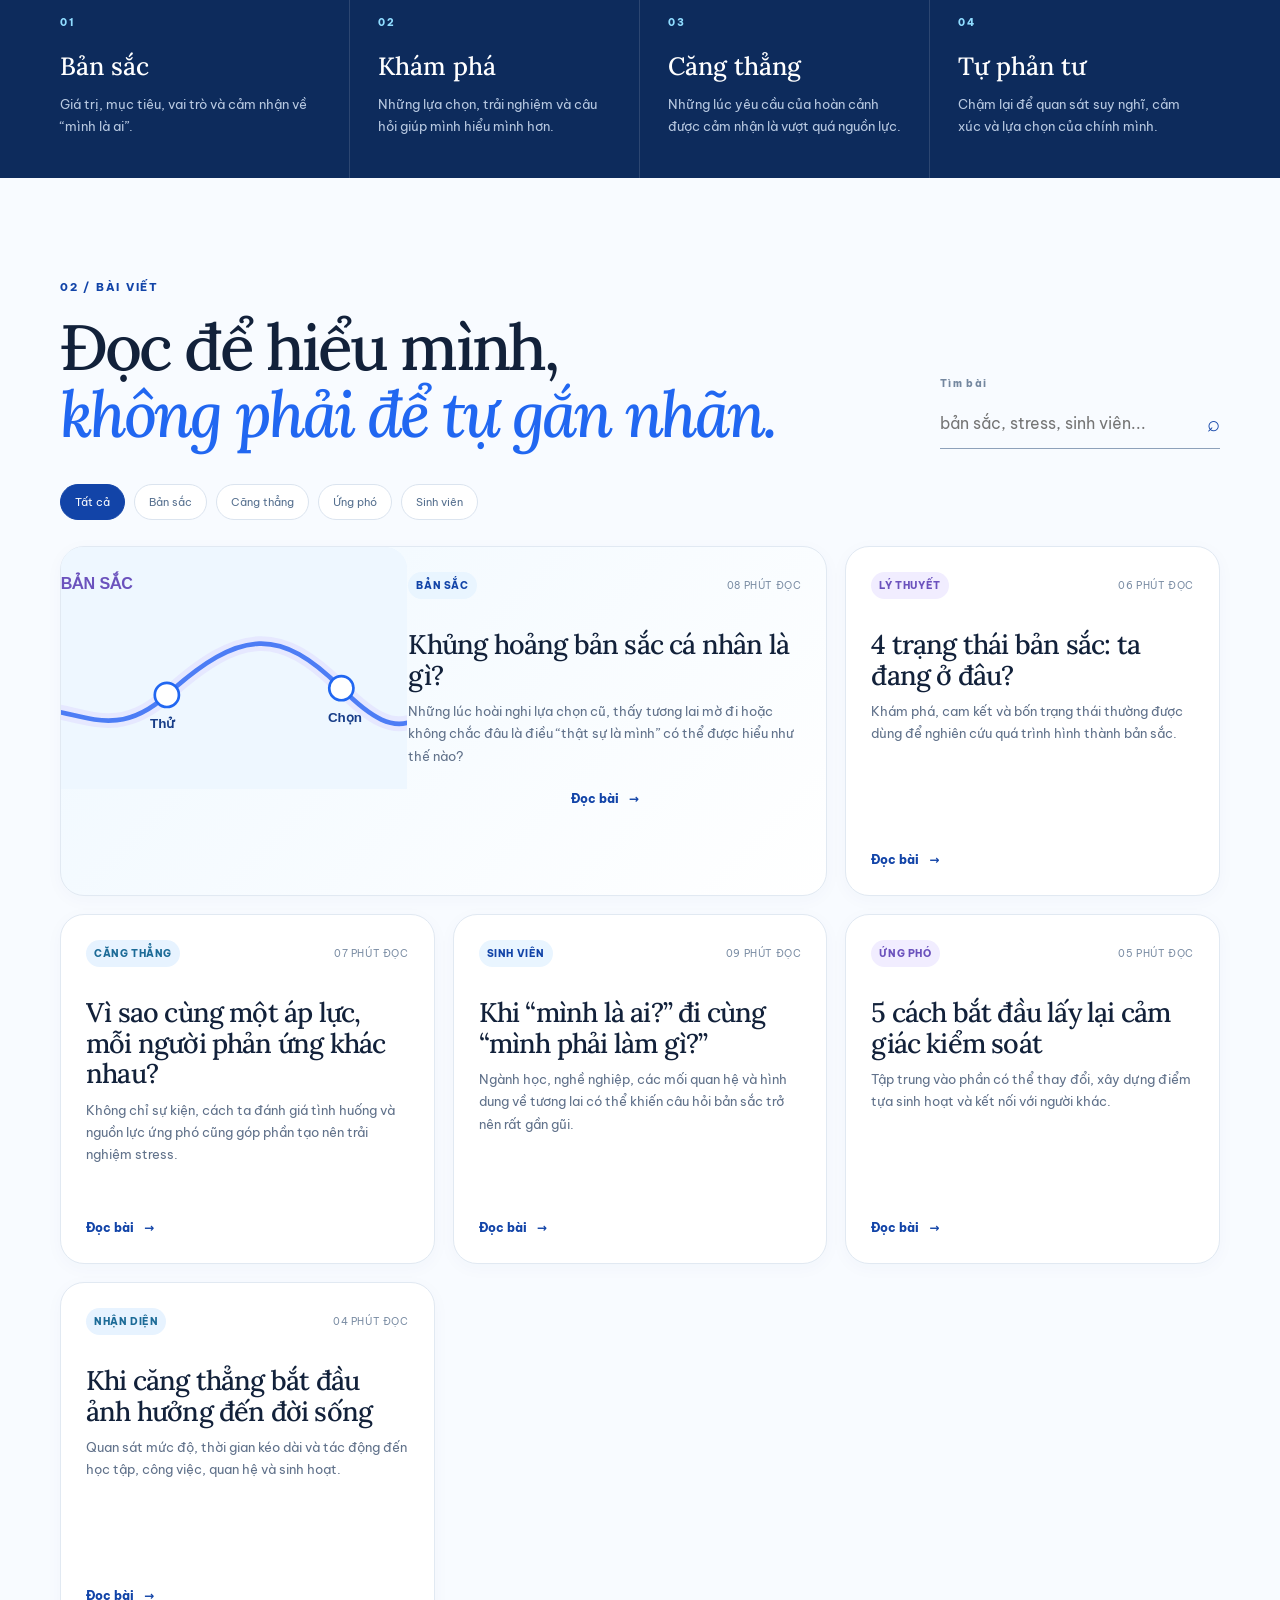
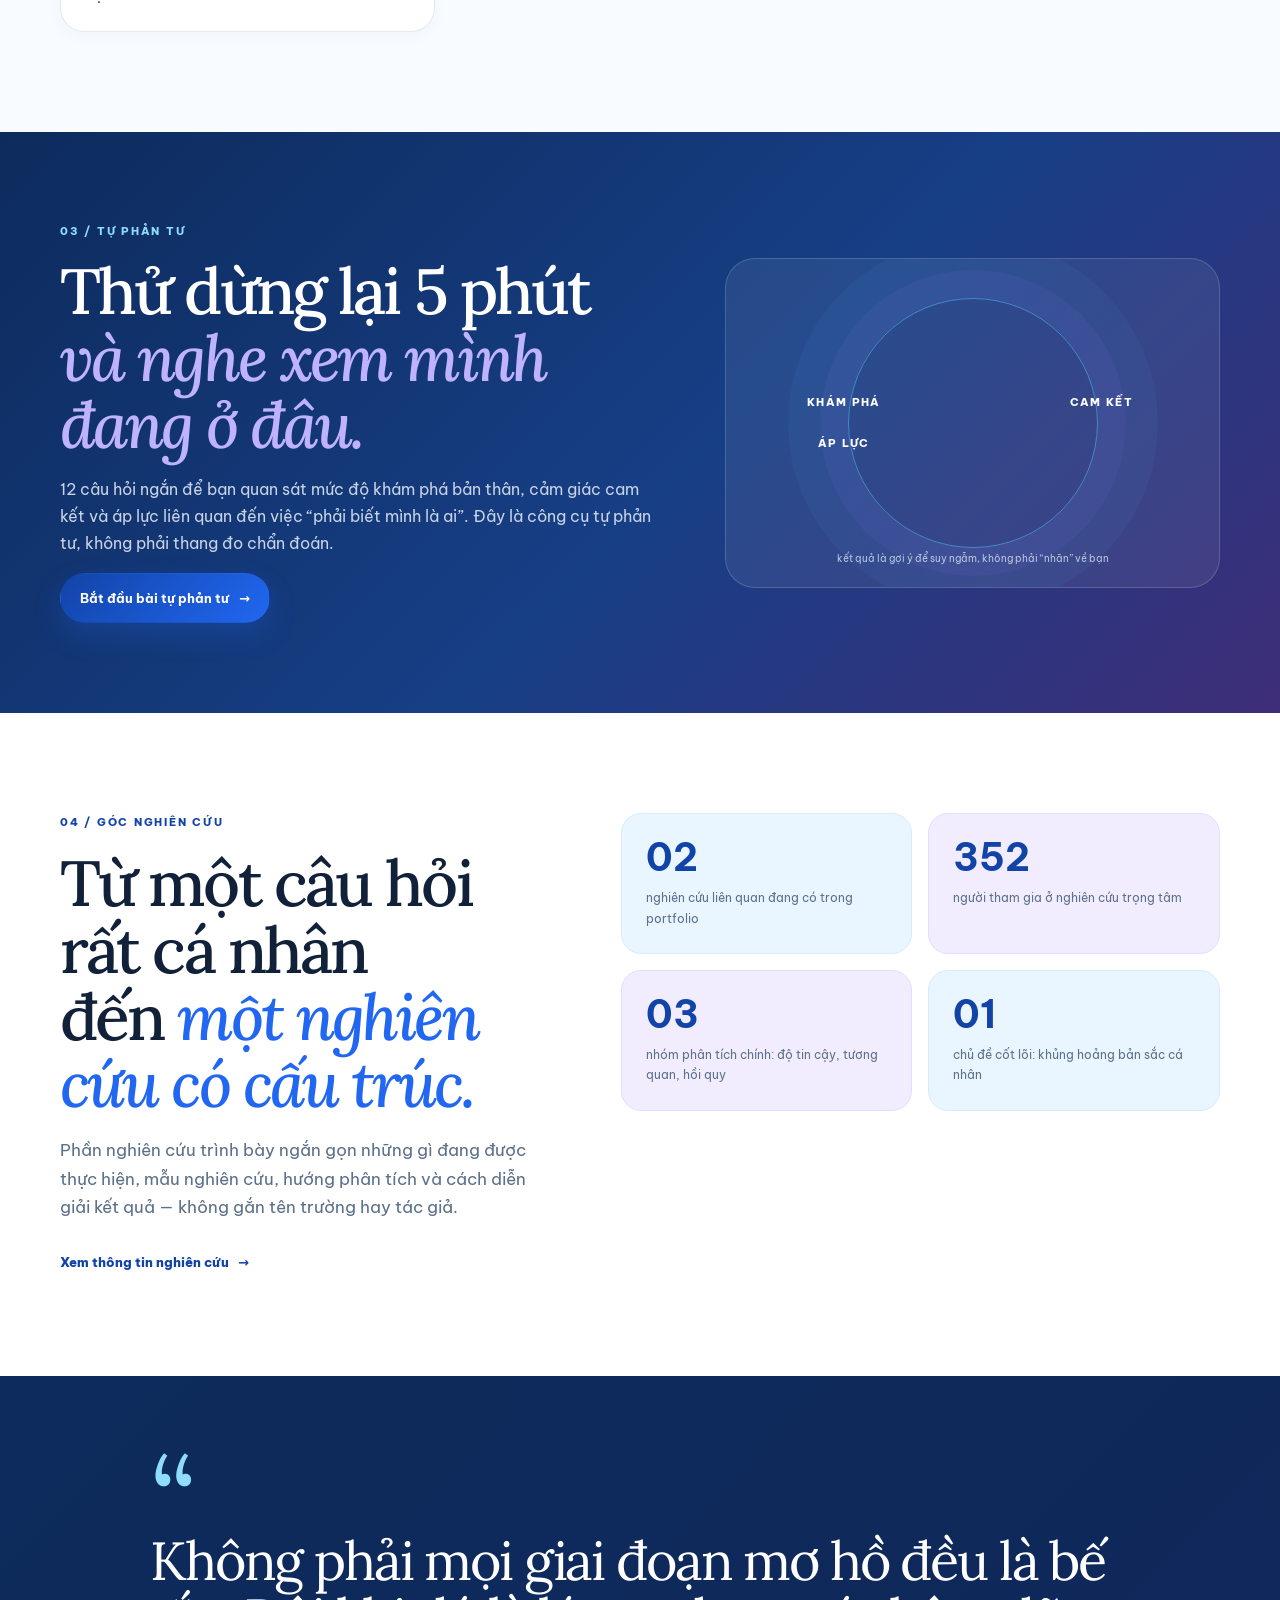
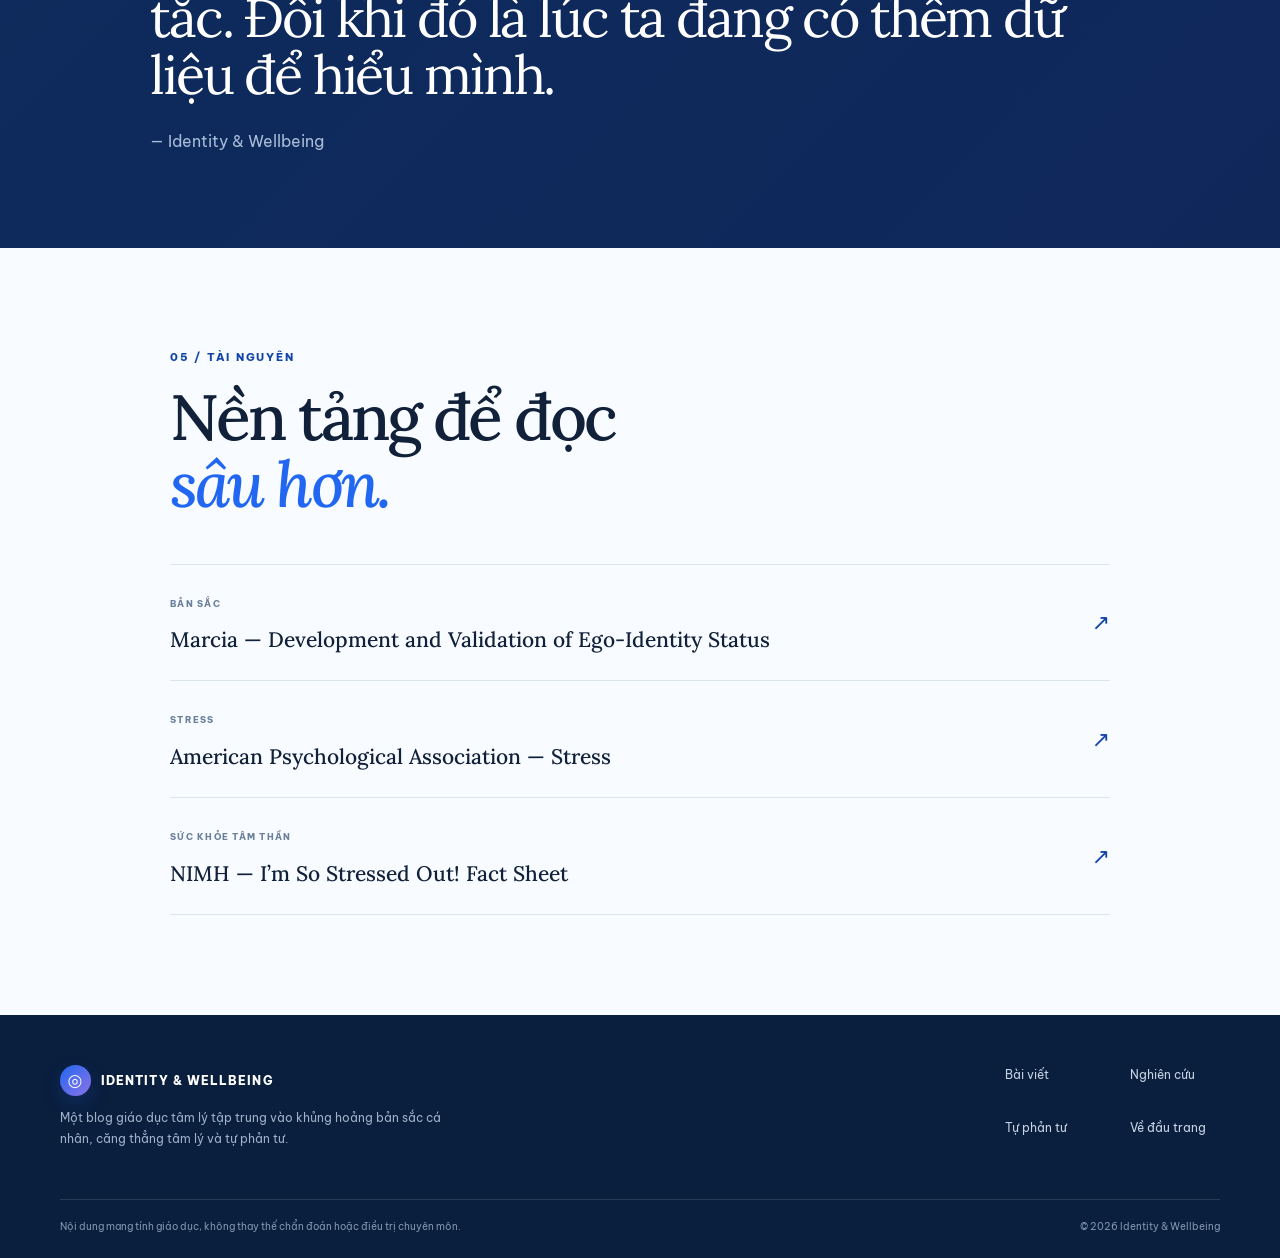
==== commit 6448464a: "Update index.html" ====
--- a/index.html
+++ b/index.html
@@ -125,7 +125,7 @@
 
         <div class="article-grid" id="articleGrid">
           <article class="article-card featured" data-category="identity" data-keywords="khủng hoảng bản sắc identity crisis bản sắc cá nhân">
-            <div class="article-illustration"><img src="images/identity-path.svg" alt="Minh họa con đường khám phá bản sắc" /></div>
+            <div class="article-illustration"><img src="identity-path.svg" alt="Minh họa con đường khám phá bản sắc" /></div>
             <div class="card-meta"><span class="pill">BẢN SẮC</span><span>08 phút đọc</span></div>
             <h3>Khủng hoảng bản sắc cá nhân là gì?</h3>
             <p>Những lúc hoài nghi lựa chọn cũ, thấy tương lai mờ đi hoặc không chắc đâu là điều “thật sự là mình” có thể được hiểu như thế nào?</p>
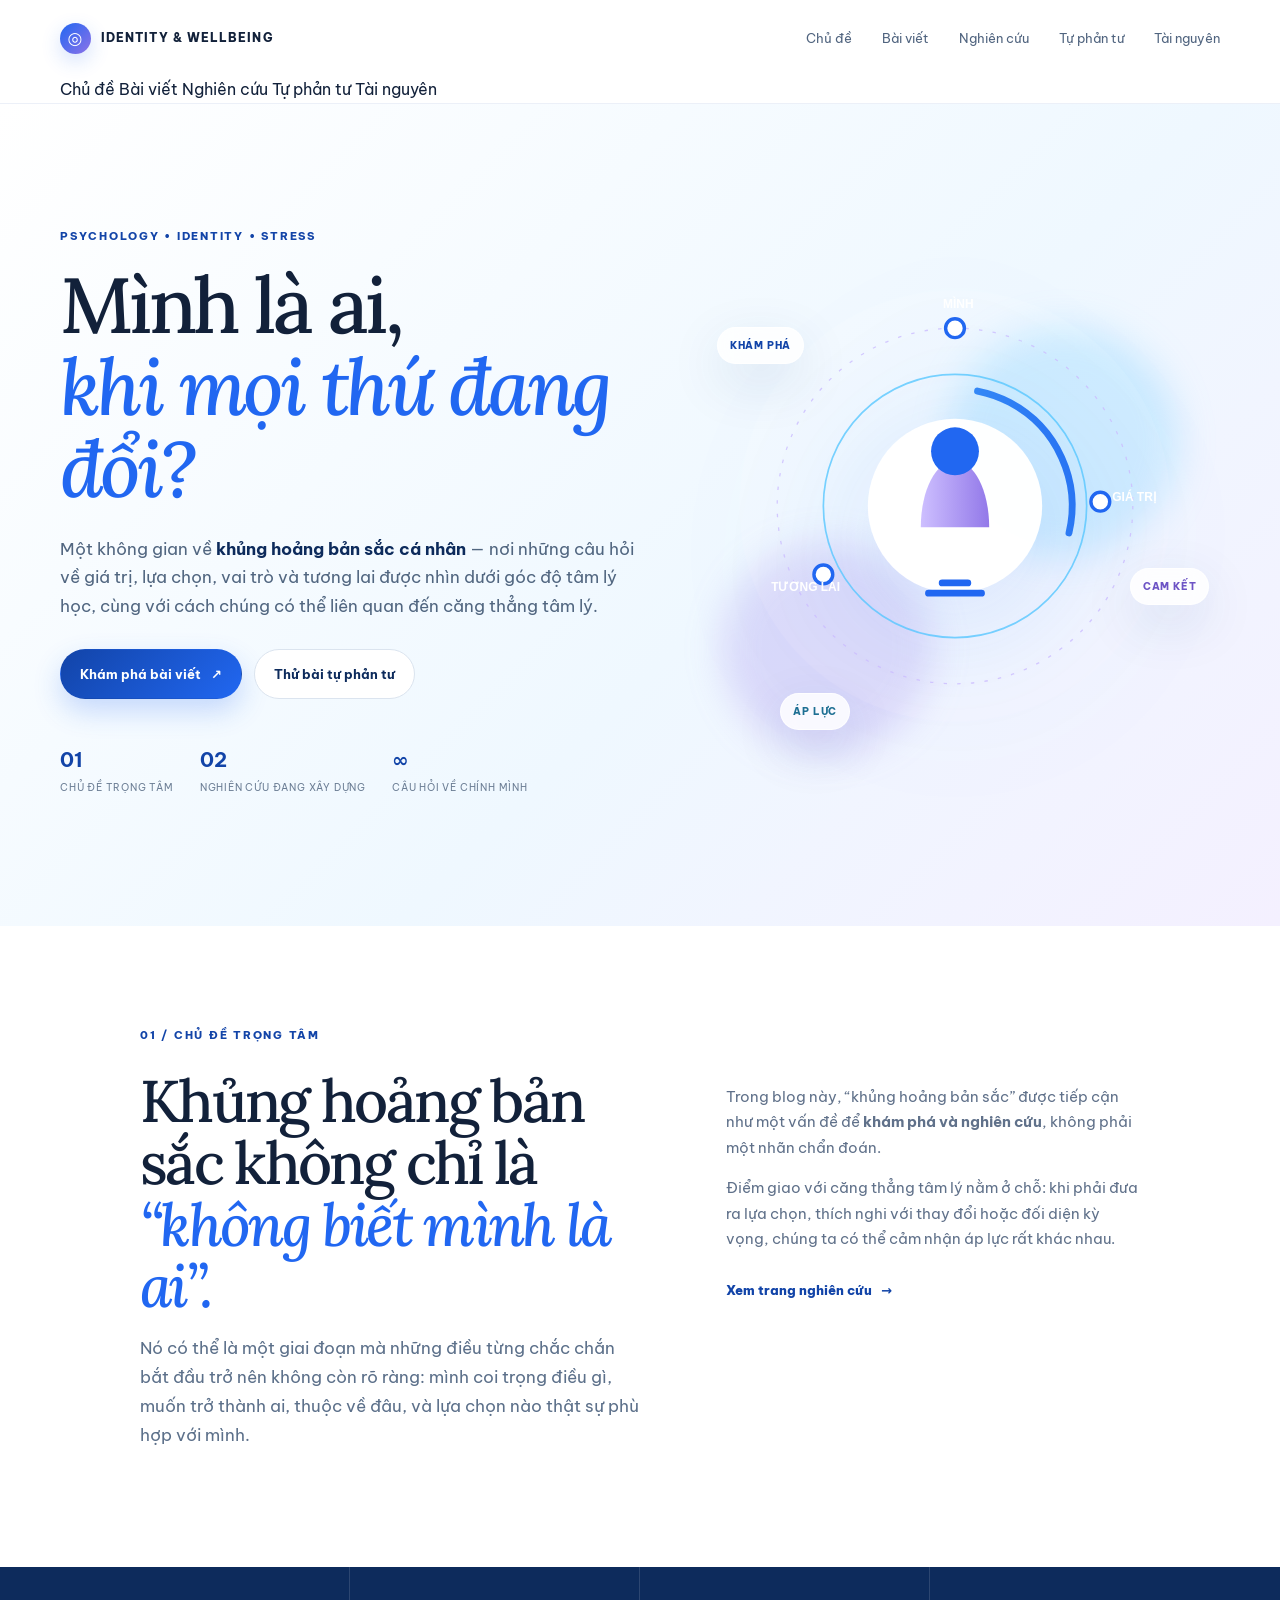
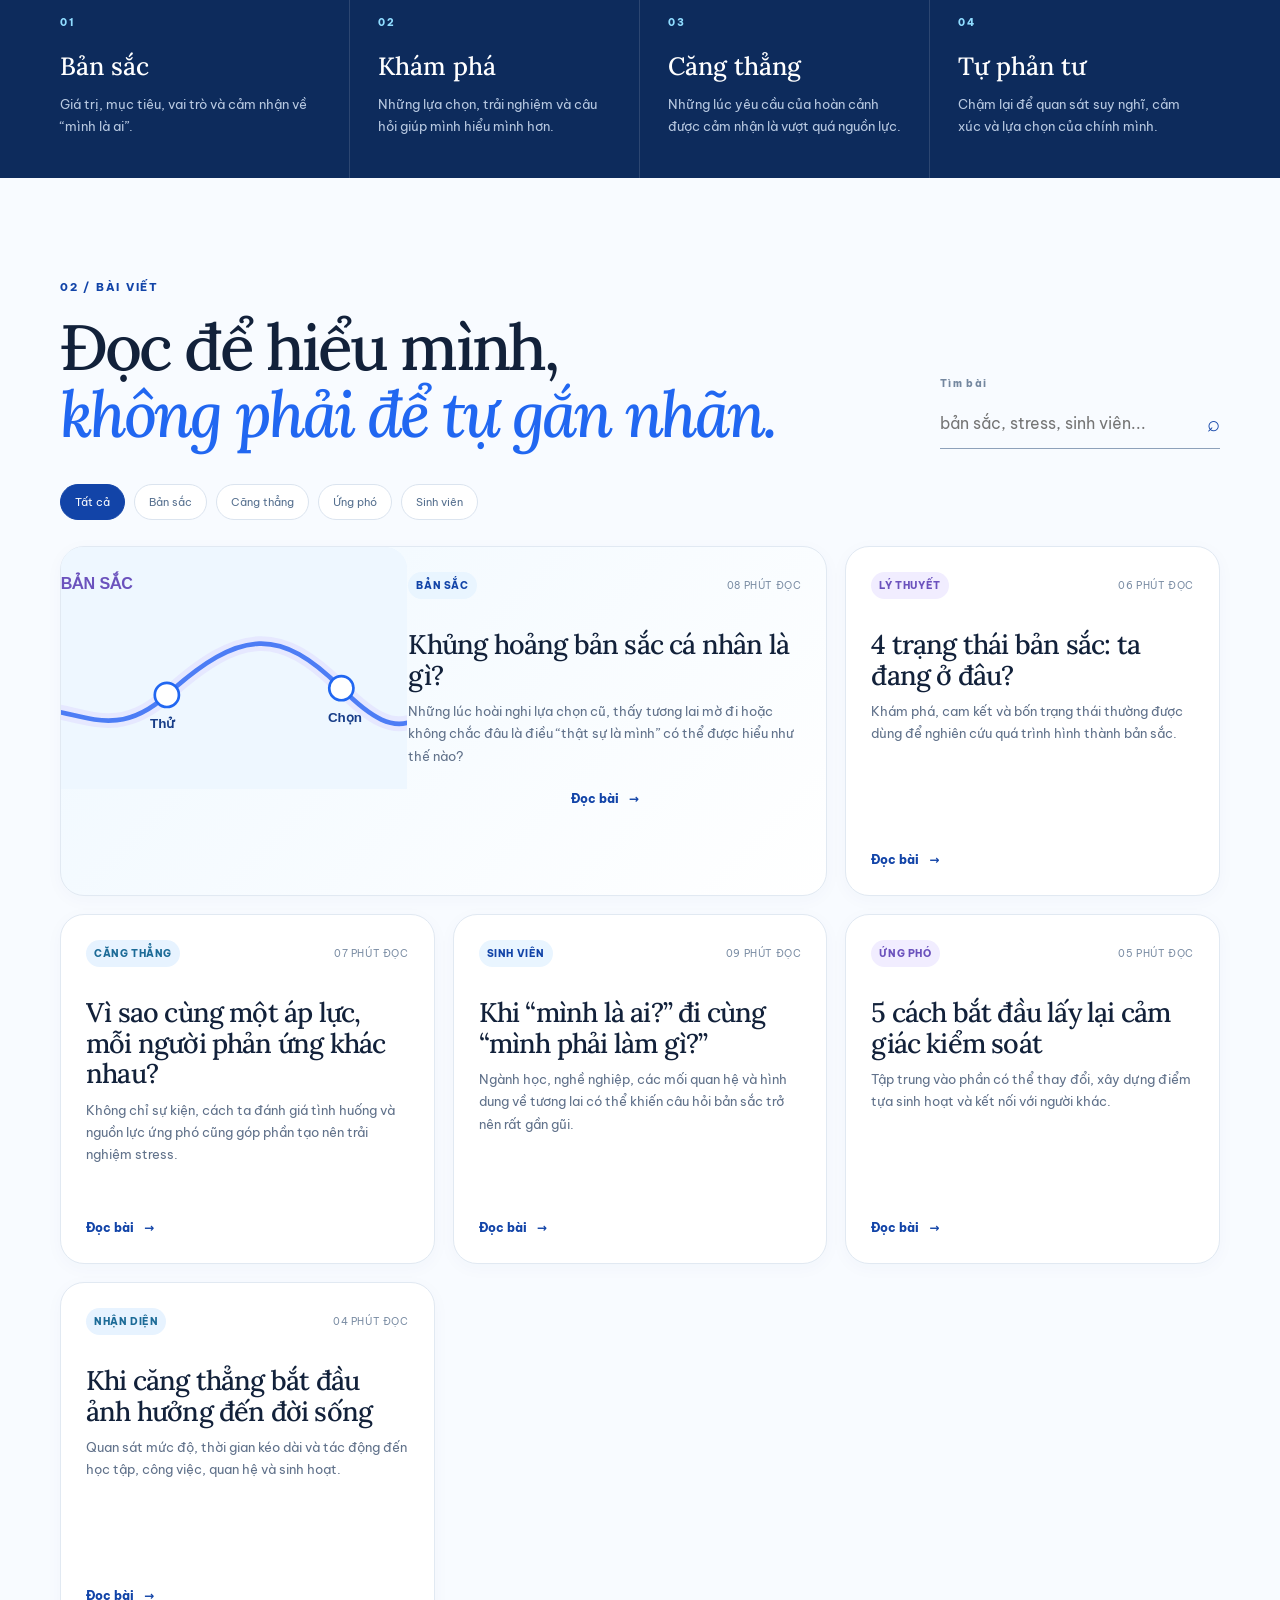
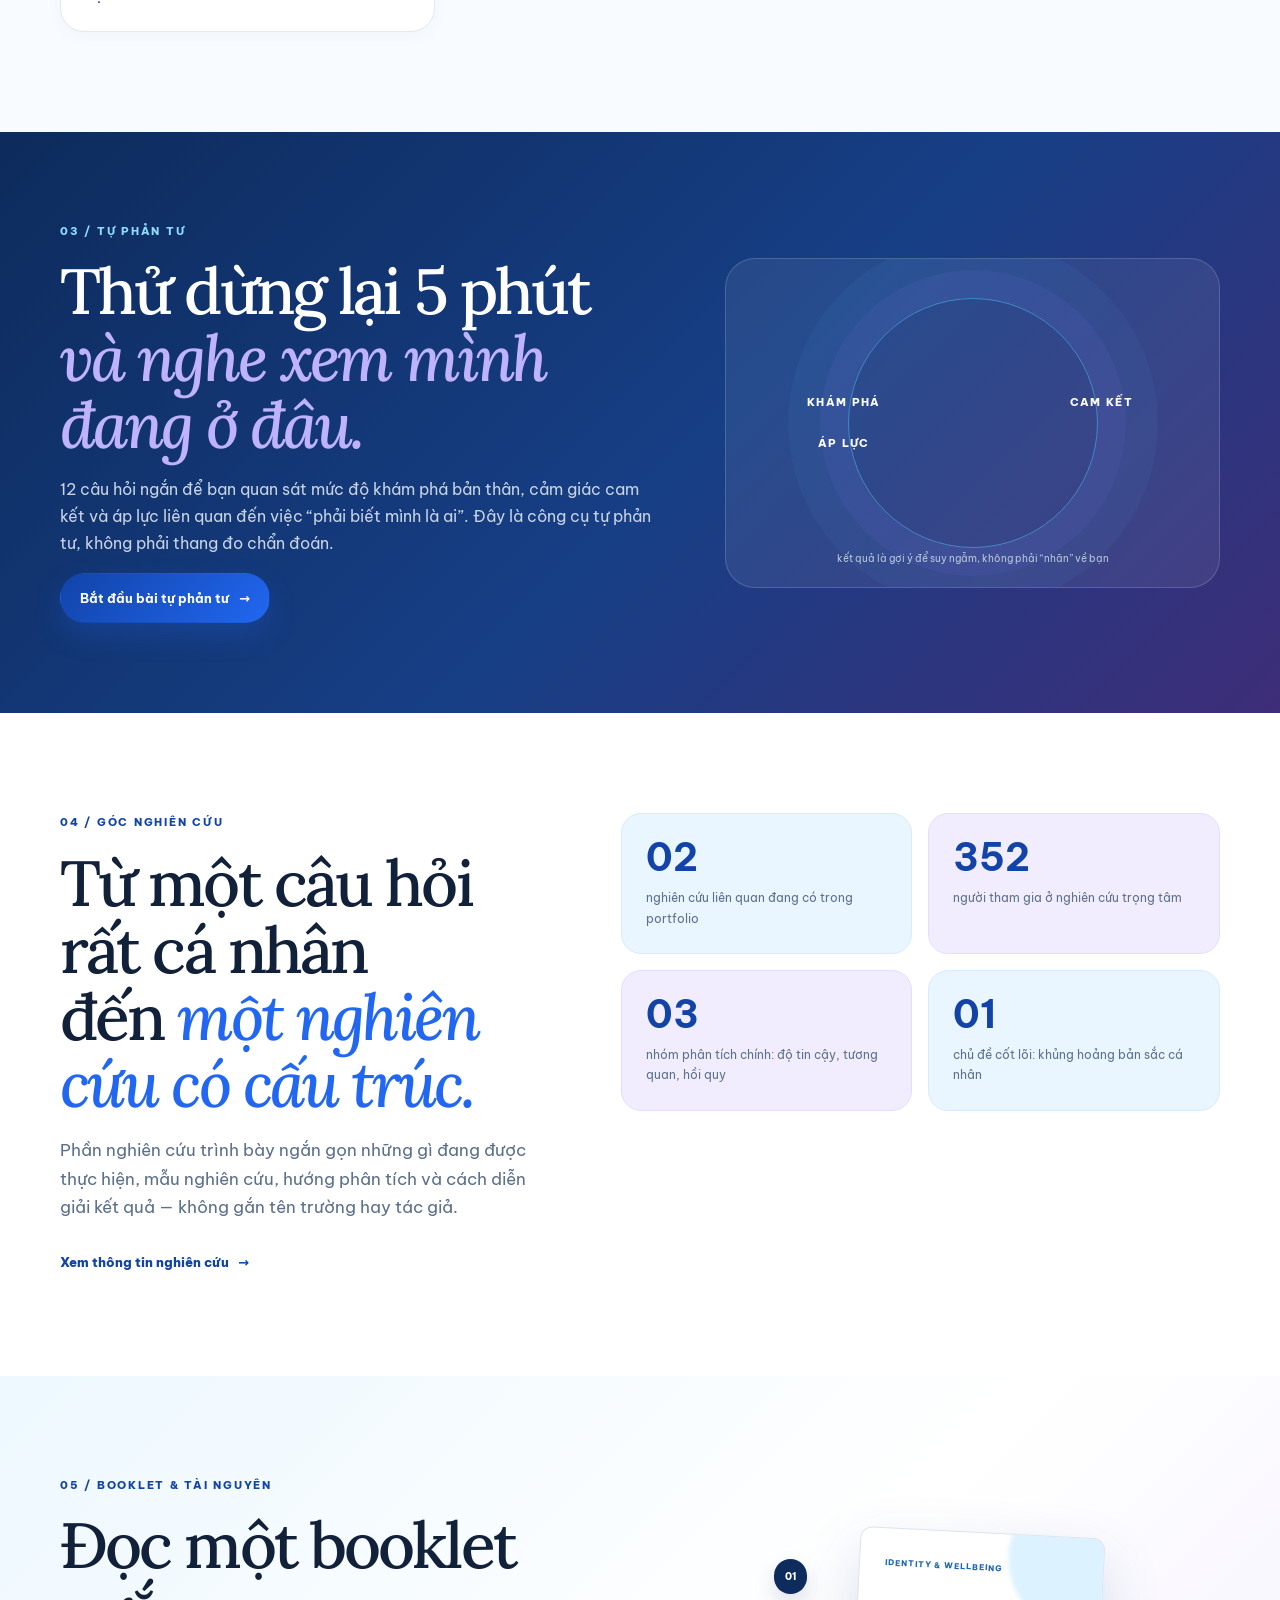
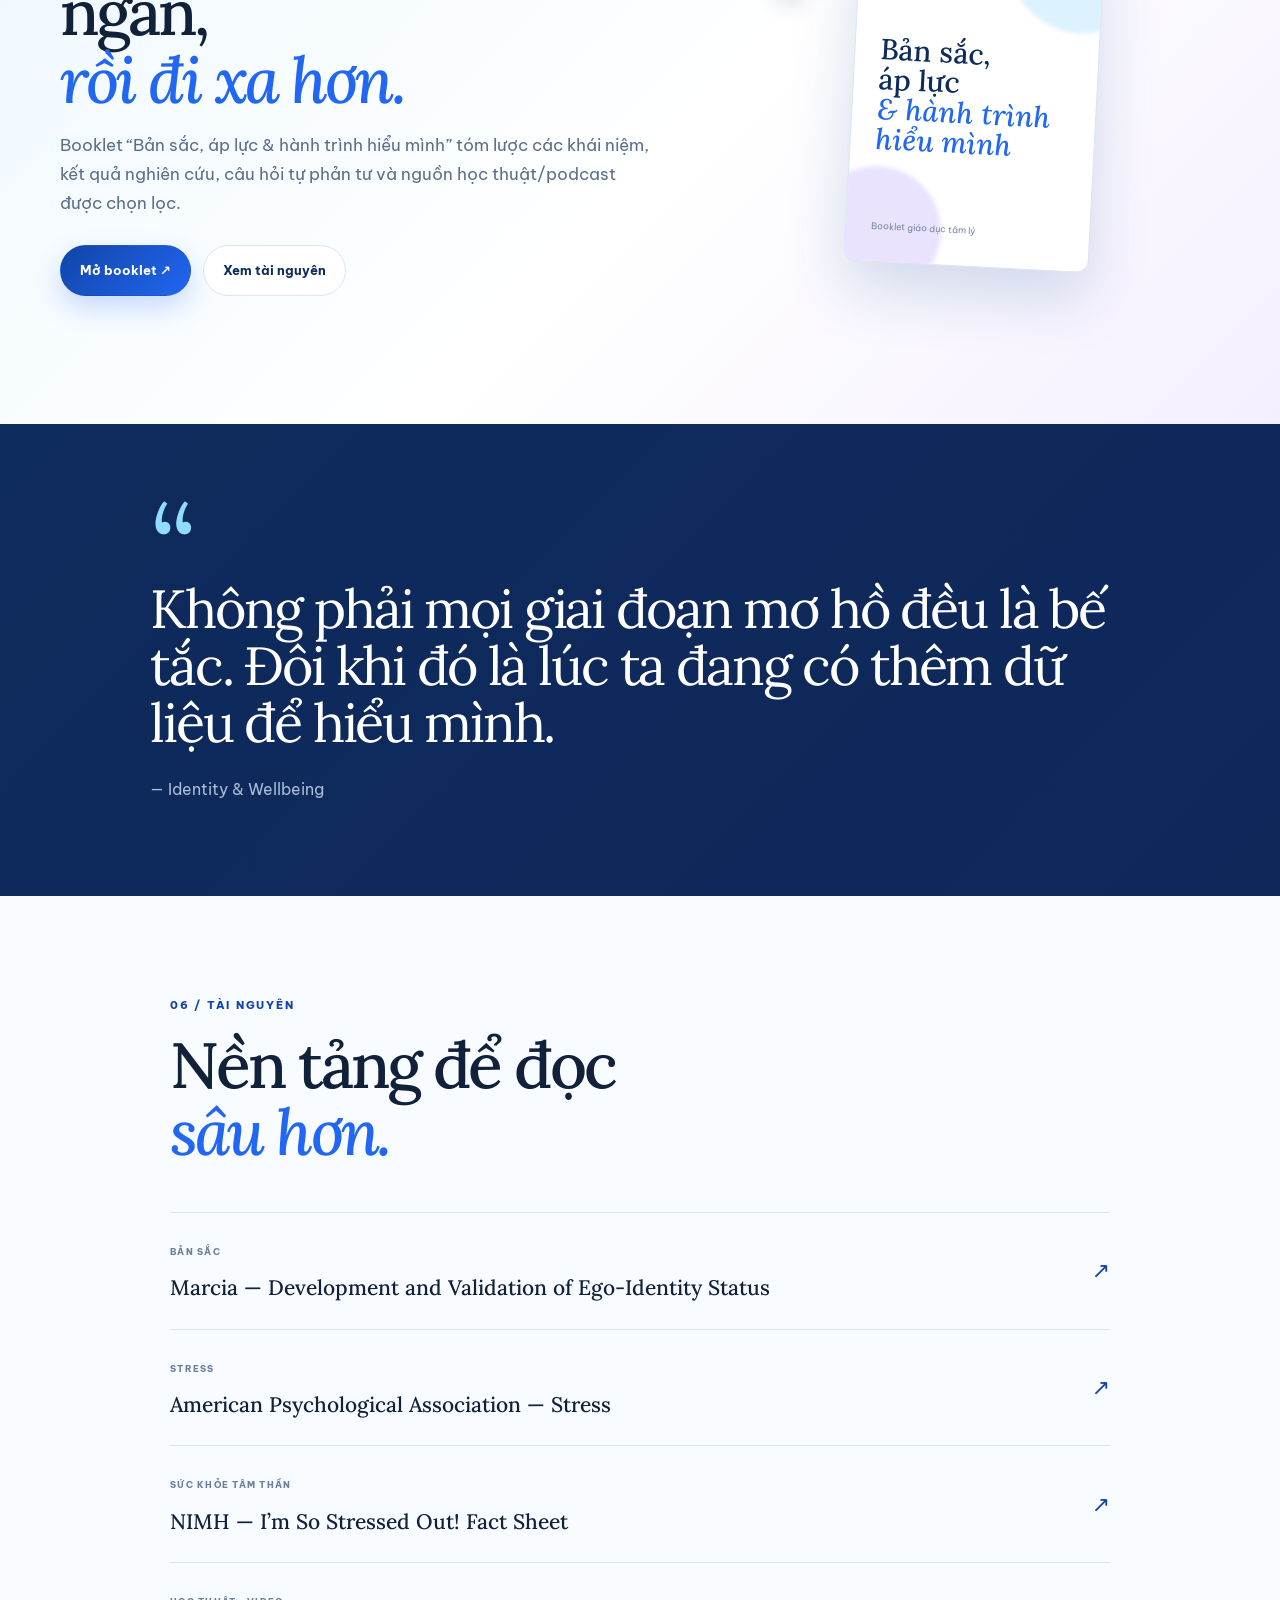
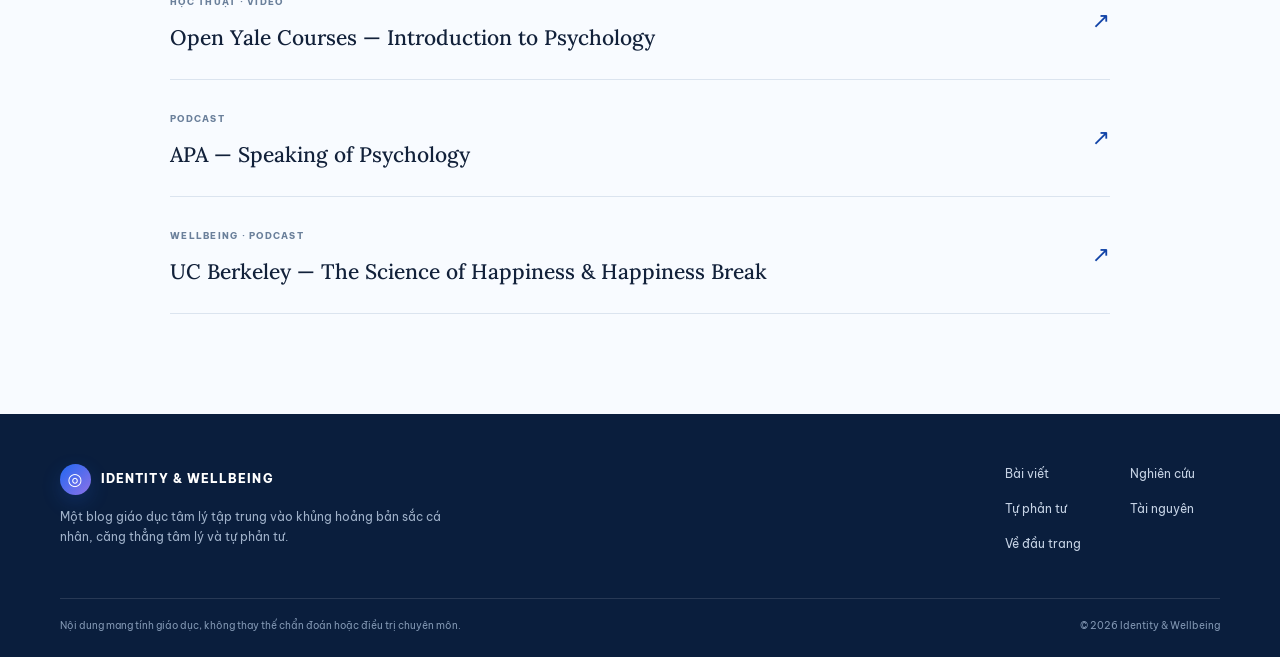
==== commit fdc9b974: "Add files via upload" ====
--- a/index.html
+++ b/index.html
@@ -22,6 +22,7 @@
         <a href="#articles">Bài viết</a>
         <a href="nghien-cuu.html">Nghiên cứu</a>
         <a href="tu-phan-tu.html">Tự phản tư</a>
+        <a href="tai-nguyen.html">Tài nguyên</a>
       </div>
       <button class="menu-btn" id="menuBtn" aria-label="Mở menu">☰</button>
     </nav>
@@ -30,6 +31,7 @@
       <a href="#articles">Bài viết</a>
       <a href="nghien-cuu.html">Nghiên cứu</a>
       <a href="tu-phan-tu.html">Tự phản tư</a>
+      <a href="tai-nguyen.html">Tài nguyên</a>
     </div>
   </header>
 
@@ -204,6 +206,21 @@
       </div>
     </section>
 
+    <section class="booklet-callout section-pad">
+      <div class="container booklet-callout-grid">
+        <div>
+          <div class="section-kicker">05 / BOOKLET & TÀI NGUYÊN</div>
+          <h2>Đọc một booklet ngắn,<br /><em>rồi đi xa hơn.</em></h2>
+          <p class="lead-paragraph">Booklet “Bản sắc, áp lực & hành trình hiểu mình” tóm lược các khái niệm, kết quả nghiên cứu, câu hỏi tự phản tư và nguồn học thuật/podcast được chọn lọc.</p>
+          <div class="hero-actions"><a class="btn btn-primary" href="booklet-ban-sac-stress.pdf" target="_blank" rel="noopener">Mở booklet ↗</a><a class="btn btn-light" href="tai-nguyen.html">Xem tài nguyên</a></div>
+        </div>
+        <div class="booklet-preview">
+          <div class="booklet-spine">01</div>
+          <div class="booklet-sheet"><span>IDENTITY & WELLBEING</span><strong>Bản sắc,<br />áp lực<br /><em>& hành trình<br />hiểu mình</em></strong><small>Booklet giáo dục tâm lý</small></div>
+        </div>
+      </div>
+    </section>
+
     <section class="quote-section">
       <div class="container quote-grid">
         <div class="quote-mark">“</div>
@@ -214,12 +231,15 @@
 
     <section class="resources section-pad">
       <div class="container resources-wrap">
-        <div class="section-kicker">05 / TÀI NGUYÊN</div>
+        <div class="section-kicker">06 / TÀI NGUYÊN</div>
         <h2>Nền tảng để đọc<br /><em>sâu hơn.</em></h2>
         <div class="resource-list">
           <a class="resource" href="https://doi.org/10.1037/h0023281" target="_blank" rel="noopener"><div><span class="resource-type">BẢN SẮC</span><h3>Marcia — Development and Validation of Ego-Identity Status</h3></div><span class="arrow">↗</span></a>
           <a class="resource" href="https://www.apa.org/topics/stress" target="_blank" rel="noopener"><div><span class="resource-type">STRESS</span><h3>American Psychological Association — Stress</h3></div><span class="arrow">↗</span></a>
           <a class="resource" href="https://www.nimh.nih.gov/health/publications/so-stressed-out-fact-sheet" target="_blank" rel="noopener"><div><span class="resource-type">SỨC KHỎE TÂM THẦN</span><h3>NIMH — I’m So Stressed Out! Fact Sheet</h3></div><span class="arrow">↗</span></a>
+          <a class="resource" href="https://oyc.yale.edu/introduction-psychology/psyc-110" target="_blank" rel="noopener"><div><span class="resource-type">HỌC THUẬT · VIDEO</span><h3>Open Yale Courses — Introduction to Psychology</h3></div><span class="arrow">↗</span></a>
+          <a class="resource" href="https://www.apa.org/speakingofpsychology" target="_blank" rel="noopener"><div><span class="resource-type">PODCAST</span><h3>APA — Speaking of Psychology</h3></div><span class="arrow">↗</span></a>
+          <a class="resource" href="https://greatergood.berkeley.edu/podcasts" target="_blank" rel="noopener"><div><span class="resource-type">WELLBEING · PODCAST</span><h3>UC Berkeley — The Science of Happiness & Happiness Break</h3></div><span class="arrow">↗</span></a>
         </div>
       </div>
     </section>
@@ -228,7 +248,7 @@
   <footer class="footer">
     <div class="container footer-top">
       <div><a class="brand footer-brand" href="index.html"><span class="brand-mark">◎</span><span>IDENTITY & WELLBEING</span></a><p>Một blog giáo dục tâm lý tập trung vào khủng hoảng bản sắc cá nhân, căng thẳng tâm lý và tự phản tư.</p></div>
-      <div class="footer-links"><a href="#articles">Bài viết</a><a href="nghien-cuu.html">Nghiên cứu</a><a href="tu-phan-tu.html">Tự phản tư</a><a href="#top">Về đầu trang</a></div>
+      <div class="footer-links"><a href="#articles">Bài viết</a><a href="nghien-cuu.html">Nghiên cứu</a><a href="tu-phan-tu.html">Tự phản tư</a><a href="tai-nguyen.html">Tài nguyên</a><a href="#top">Về đầu trang</a></div>
     </div>
     <div class="container footer-bottom"><span>Nội dung mang tính giáo dục, không thay thế chẩn đoán hoặc điều trị chuyên môn.</span><span>© 2026 Identity & Wellbeing</span></div>
   </footer>
--- a/style.css
+++ b/style.css
@@ -4,7 +4,7 @@
   --ink:#12213a; --muted:#60718a; --line:#dbe4ef; --paper:#f8fbff; --white:#fff;
   --shadow:0 18px 55px rgba(24,65,130,.12); --radius:24px;
 }
-*{box-sizing:border-box} html{scroll-behavior:smooth} body{margin:0;color:var(--ink);background:var(--white);font-family:"Be Vietnam Pro",system-ui,-apple-system,"Segoe UI",Roboto,"Helvetica Neue",Arial,sans-serif;line-height:1.7} a{text-decoration:none;color:inherit} button,input{font:inherit} img{max-width:100%;display:block}.container{width:min(1160px,calc(100% - 44px));margin:0 auto}.narrow-wrap{width:min(1000px,calc(100% - 44px))}.section-pad{padding:100px 0}.site-header{position:sticky;top:0;z-index:50;background:rgba(255,255,255,.92);border-bottom:1px solid rgba(18,68,168,.08);backdrop-filter:blur(16px)}.nav{height:76px;display:flex;align-items:center;justify-content:space-between;gap:30px}.brand{display:flex;align-items:center;gap:10px;font-weight:800;letter-spacing:.09em;font-size:12px}.brand-mark{display:grid;place-items:center;width:31px;height:31px;border-radius:50%;background:linear-gradient(135deg,var(--blue),var(--purple));color:white;font-size:17px;box-shadow:0 7px 20px rgba(33,103,241,.2)}.nav-links{display:flex;align-items:center;gap:30px;font-size:13px;color:#50647f}.nav-links a:hover,.nav-links .active-link{color:var(--blue);font-weight:700}.menu-btn,.mobile-back{display:none}.hero{padding-top:82px;background:linear-gradient(135deg,#fff 0%,#eff8ff 58%,#f4f0ff 100%);overflow:hidden}.hero-grid{display:grid;grid-template-columns:1.05fr .95fr;align-items:center;min-height:640px;gap:45px}.eyebrow,.section-kicker{font-size:11px;letter-spacing:.16em;font-weight:800;color:var(--blue-700)}.hero h1,.page-hero h1,h2{font-family:"Lora",Georgia,serif;font-weight:500;letter-spacing:-.045em;line-height:1.05}.hero h1{font-size:clamp(54px,6.1vw,86px);margin:18px 0 25px}.hero h1 em,h2 em,.page-hero h1 em{font-style:italic;color:var(--blue)}.hero-lead{max-width:640px;color:#516680;font-size:17px}.hero-lead strong{color:var(--blue-900)}.hero-actions{display:flex;gap:12px;flex-wrap:wrap;margin:28px 0}.btn{display:inline-flex;align-items:center;justify-content:center;gap:10px;padding:13px 19px;border-radius:999px;font-weight:700;font-size:13px;border:1px solid transparent;cursor:pointer;transition:.2s ease}.btn-primary{background:linear-gradient(135deg,var(--blue-700),var(--blue));color:#fff;box-shadow:0 12px 28px rgba(33,103,241,.23)}.btn-primary:hover{transform:translateY(-2px);box-shadow:0 16px 35px rgba(33,103,241,.27)}.btn-light{background:#fff;border-color:var(--line);color:var(--blue-900)}.btn-light:hover{border-color:#b8d4ef;transform:translateY(-2px)}.hero-mini-stats{display:flex;gap:26px;flex-wrap:wrap;margin-top:44px}.hero-mini-stats div{display:grid;gap:2px}.hero-mini-stats b{font-size:20px;color:var(--blue-700)}.hero-mini-stats span{font-size:10px;color:#6c7e95;text-transform:uppercase;letter-spacing:.08em}.hero-visual{position:relative;min-height:560px;display:grid;place-items:center}.hero-visual img{width:min(560px,100%);position:relative;z-index:2;filter:drop-shadow(0 30px 55px rgba(33,103,241,.14))}.glow{position:absolute;border-radius:50%;filter:blur(18px)}.glow-a{width:230px;height:230px;background:rgba(88,199,255,.25);top:18%;right:8%}.glow-b{width:210px;height:210px;background:rgba(141,114,232,.22);bottom:6%;left:6%}.visual-chip{position:absolute;z-index:3;padding:9px 12px;border:1px solid rgba(255,255,255,.75);background:rgba(255,255,255,.84);backdrop-filter:blur(10px);border-radius:999px;box-shadow:var(--shadow);font-size:10px;font-weight:800;letter-spacing:.08em}.chip-one{top:18%;left:5%;color:var(--blue-700)}.chip-two{top:61%;right:2%;color:#6d54c5}.chip-three{bottom:10%;left:17%;color:#1d6f93}.about{background:#fff}.about-grid{display:grid;grid-template-columns:1.1fr .9fr;gap:80px;margin-top:25px}.about h2{font-size:clamp(39px,4.6vw,68px);margin:0}.lead-paragraph{font-size:17px;color:#5c708a}.about-copy{padding-top:14px;color:#60718a;font-size:15px}.about-copy p{margin-top:0}.about-copy p+p{margin-top:15px}.text-link{display:inline-flex;gap:9px;color:var(--blue-700);font-weight:800;font-size:13px;margin-top:12px}.text-link:hover{gap:13px}.topic-strip{background:var(--blue-900);color:#fff}.topic-grid{display:grid;grid-template-columns:repeat(4,1fr)}.topic-cell{padding:40px 28px;border-right:1px solid rgba(255,255,255,.13)}.topic-cell:first-child{padding-left:0}.topic-cell:last-child{border-right:0}.topic-number{font-size:10px;color:#8fdcff;font-weight:800;letter-spacing:.16em}.topic-cell h3{font-family:"Lora",Georgia,serif;font-weight:500;font-size:25px;margin:11px 0 6px}.topic-cell p{margin:0;color:#b8c9e1;font-size:13px}.articles{background:var(--paper)}.section-head{display:flex;align-items:end;justify-content:space-between;gap:40px}.section-head h2,.research-preview h2,.self-check-banner h2,.resources h2,.content-grid h2,.reflection-prompts h2{font-size:clamp(40px,5vw,66px);margin:18px 0 0}.search-area{min-width:280px}.search-area label{display:block;font-size:10px;font-weight:800;letter-spacing:.13em;color:#74879f;margin-bottom:8px}.search-box{display:flex;align-items:center;border-bottom:1px solid #8ea1ba}.search-box input{width:100%;border:0;outline:0;background:transparent;padding:10px 0;color:var(--ink)}.search-box span{font-size:22px;color:var(--blue-700)}.filters{display:flex;flex-wrap:wrap;gap:9px;margin:35px 0 26px}.filter{background:#fff;border:1px solid var(--line);border-radius:999px;padding:8px 14px;font-size:11px;color:#56708f;cursor:pointer}.filter.active{background:var(--blue-700);border-color:var(--blue-700);color:#fff}.article-grid{display:grid;grid-template-columns:repeat(3,1fr);gap:18px}.article-card{background:#fff;border:1px solid #e1e9f2;padding:25px;min-height:350px;display:flex;flex-direction:column;border-radius:var(--radius);box-shadow:0 4px 18px rgba(35,76,135,.03);transition:transform .2s ease,box-shadow .2s ease}.article-card:hover{transform:translateY(-5px);box-shadow:var(--shadow)}.article-card.featured{grid-column:span 2;display:grid;grid-template-columns:.86fr 1.14fr;column-gap:26px;align-content:start;background:linear-gradient(135deg,#eff8ff,#fff)}.article-card.featured .article-illustration{grid-row:span 5;align-self:stretch}.article-illustration{margin:-25px -25px 20px;overflow:hidden;border-radius:22px 22px 0 0;background:#eef7ff}.article-illustration img{width:100%;height:100%;object-fit:cover}.card-meta{display:flex;justify-content:space-between;gap:10px;align-items:center;font-size:10px;color:#7b8da4;text-transform:uppercase;letter-spacing:.06em}.pill{background:var(--blue-100);color:var(--blue-700);padding:5px 8px;border-radius:999px;font-weight:800}.pill-purple{background:var(--purple-100);color:#6b52bd}.pill-blue{background:#e7f3ff;color:#1c6b97}.article-card h3{font-family:"Lora",Georgia,serif;font-weight:500;font-size:27px;line-height:1.13;letter-spacing:-.03em;margin:30px 0 10px}.article-card p{color:#60718a;font-size:13px;margin:0}.read-more{margin-top:auto;align-self:flex-start;padding:22px 0 0;background:none;border:0;color:var(--blue-700);font-weight:800;font-size:12px;cursor:pointer}.read-more span{margin-left:7px}.no-results{display:none;padding:40px 0;color:#71839b}.self-check-banner{background:linear-gradient(135deg,var(--blue-900),#173f86 55%,#3e2d78);color:#fff;padding:90px 0}.self-check-grid{display:grid;grid-template-columns:1.1fr .9fr;align-items:center;gap:60px}.self-check-banner .section-kicker{color:#8fdcff}.self-check-banner h2{margin-top:17px}.self-check-banner h2 em{color:#bfb2ff}.self-check-banner p{color:#c8d4e6;max-width:650px}.self-check-card{min-height:330px;border:1px solid rgba(255,255,255,.16);border-radius:30px;background:rgba(255,255,255,.07);display:grid;grid-template-columns:1fr 1fr;place-items:center;align-content:center;gap:22px;position:relative;overflow:hidden}.mini-ring{position:absolute;width:250px;height:250px;border-radius:50%;border:1px solid rgba(88,199,255,.5);box-shadow:0 0 0 28px rgba(141,114,232,.08),0 0 0 60px rgba(88,199,255,.05)}.self-check-card span{position:relative;z-index:2;font-size:11px;font-weight:800;letter-spacing:.12em;color:#fff}.self-check-card small{position:absolute;bottom:20px;left:20px;right:20px;text-align:center;color:#b9c7dc;font-size:10px}.research-preview{background:#fff}.research-preview-grid{display:grid;grid-template-columns:.9fr 1.1fr;gap:70px;align-items:start}.research-stats{display:grid;grid-template-columns:1fr 1fr;gap:16px}.stat-card{background:var(--blue-100);border:1px solid #d8ebfc;border-radius:20px;padding:24px}.stat-card:nth-child(2),.stat-card:nth-child(3){background:var(--purple-100);border-color:#e4ddff}.stat-card b{display:block;font-size:38px;line-height:1;color:var(--blue-700)}.stat-card span{display:block;margin-top:12px;color:#5e718b;font-size:12px}.quote-section{background:linear-gradient(135deg,var(--blue-900),#10275a);color:#fff;padding:92px 0}.quote-grid{max-width:980px}.quote-mark{font-family:"Lora",Georgia,serif;font-size:118px;line-height:.55;color:#8fdcff}.quote-grid blockquote{font-family:"Lora",Georgia,serif;font-size:clamp(33px,4.2vw,55px);line-height:1.06;letter-spacing:-.04em;margin:0}.quote-grid p{color:#a9bdd8;margin:25px 0 0}.resources{background:#f8fbff}.resources-wrap{max-width:940px}.resource-list{margin-top:45px;border-top:1px solid var(--line)}.resource{display:flex;justify-content:space-between;gap:25px;align-items:center;padding:23px 0;border-bottom:1px solid var(--line)}.resource-type{font-size:9px;font-weight:800;letter-spacing:.14em;color:#6b809b}.resource h3{font-family:"Lora",Georgia,serif;font-weight:500;font-size:21px;margin:7px 0 0}.arrow{font-size:22px;color:var(--blue-700)}.footer{background:var(--blue-950);color:#e6effa}.footer-top{display:flex;justify-content:space-between;gap:60px;padding:50px 0 38px}.footer-brand{color:#fff}.footer-top p{color:#9fb1c9;max-width:390px;font-size:12px}.footer-links{display:grid;grid-template-columns:repeat(2,minmax(90px,1fr));gap:10px 35px;color:#c6d3e5;font-size:12px}.footer-bottom{border-top:1px solid rgba(255,255,255,.12);padding:18px 0 23px;display:flex;justify-content:space-between;gap:30px;color:#8196b2;font-size:10px}.modal{position:fixed;inset:0;display:none;z-index:100}.modal.open{display:block}.modal-backdrop{position:absolute;inset:0;background:rgba(9,28,58,.7);backdrop-filter:blur(7px)}.modal-panel{position:relative;margin:6vh auto;width:min(820px,calc(100% - 34px));max-height:88vh;overflow:auto;background:#fff;padding:38px;border-radius:24px;box-shadow:0 35px 80px rgba(0,0,0,.23)}.modal-close{position:absolute;right:17px;top:13px;border:0;background:transparent;font-size:30px;cursor:pointer}.modal-meta{font-size:10px;letter-spacing:.15em;font-weight:800;color:#71839b}.modal-panel h2{font-family:"Lora",Georgia,serif;font-weight:500;font-size:clamp(35px,5vw,55px);line-height:1.05;letter-spacing:-.04em;margin:20px 0 25px}.modal-body{color:#5b6f89;font-size:14px}.modal-body h4{font-family:"Lora",Georgia,serif;font-size:24px;color:var(--ink);font-weight:500;margin:27px 0 10px}.modal-body li{margin:7px 0}.modal-table{margin:22px 0;border-top:1px solid var(--line)}.modal-table div{display:grid;grid-template-columns:120px 1fr;gap:18px;padding:12px 0;border-bottom:1px solid var(--line)}.modal-table span{color:#6a7c94}.mini-flow{display:flex;gap:10px;align-items:center;flex-wrap:wrap;margin:25px 0}.mini-flow span{padding:8px 11px;border-radius:999px;background:var(--blue-100);font-size:11px;color:var(--blue-700);font-weight:800}.mini-flow i{font-style:normal;color:#8b9ab0}.modal-source{margin-top:28px;padding-top:18px;border-top:1px solid var(--line);font-size:11px;color:#7c8ca2}.modal-open{overflow:hidden}
+*{box-sizing:border-box} html{scroll-behavior:smooth} body{margin:0;color:var(--ink);background:var(--white);font-family:"Be Vietnam Pro",system-ui,-apple-system,"Segoe UI",Roboto,"Helvetica Neue",Arial,sans-serif;line-height:1.7} a{text-decoration:none;color:inherit} button,input{font:inherit} img{max-width:100%;display:block}.container{width:min(1160px,calc(100% - 44px));margin:0 auto}.narrow-wrap{width:min(1000px,calc(100% - 44px))}.section-pad{padding:100px 0}.site-header{position:sticky;top:0;z-index:50;background:rgba(255,255,255,.92);border-bottom:1px solid rgba(18,68,168,.08);backdrop-filter:blur(16px)}.nav{height:76px;display:flex;align-items:center;justify-content:space-between;gap:30px}.brand{display:flex;align-items:center;gap:10px;font-weight:800;letter-spacing:.09em;font-size:12px}.brand-mark{display:grid;place-items:center;width:31px;height:31px;border-radius:50%;background:linear-gradient(135deg,var(--blue),var(--purple));color:white;font-size:17px;box-shadow:0 7px 20px rgba(33,103,241,.2)}.nav-links{display:flex;align-items:center;gap:30px;font-size:13px;color:#50647f}.nav-links a:hover,.nav-links .active-link{color:var(--blue);font-weight:700}.menu-btn,.mobile-back{display:none}.hero{padding-top:82px;background:linear-gradient(135deg,#fff 0%,#eff8ff 58%,#f4f0ff 100%);overflow:hidden}.hero-grid{display:grid;grid-template-columns:1.05fr .95fr;align-items:center;min-height:640px;gap:45px}.eyebrow,.section-kicker{font-size:11px;letter-spacing:.16em;font-weight:800;color:var(--blue-700)}.hero h1,.page-hero h1,h2{font-family:"Lora",Georgia,serif;font-weight:500;letter-spacing:-.045em;line-height:1.05}.hero h1{font-size:clamp(54px,6.1vw,86px);margin:18px 0 25px}.hero h1 em,h2 em,.page-hero h1 em{font-style:italic;color:var(--blue)}.hero-lead{max-width:640px;color:#516680;font-size:17px}.hero-lead strong{color:var(--blue-900)}.hero-actions{display:flex;gap:12px;flex-wrap:wrap;margin:28px 0}.btn{display:inline-flex;align-items:center;justify-content:center;gap:10px;padding:13px 19px;border-radius:999px;font-weight:700;font-size:13px;border:1px solid transparent;cursor:pointer;transition:.2s ease}.btn-primary{background:linear-gradient(135deg,var(--blue-700),var(--blue));color:#fff;box-shadow:0 12px 28px rgba(33,103,241,.23)}.btn-primary:hover{transform:translateY(-2px);box-shadow:0 16px 35px rgba(33,103,241,.27)}.btn-light{background:#fff;border-color:var(--line);color:var(--blue-900)}.btn-light:hover{border-color:#b8d4ef;transform:translateY(-2px)}.hero-mini-stats{display:flex;gap:26px;flex-wrap:wrap;margin-top:44px}.hero-mini-stats div{display:grid;gap:2px}.hero-mini-stats b{font-size:20px;color:var(--blue-700)}.hero-mini-stats span{font-size:10px;color:#6c7e95;text-transform:uppercase;letter-spacing:.08em}.hero-visual{position:relative;min-height:560px;display:grid;place-items:center}.hero-visual img{width:min(560px,100%);position:relative;z-index:2;filter:drop-shadow(0 30px 55px rgba(33,103,241,.14))}.glow{position:absolute;border-radius:50%;filter:blur(18px)}.glow-a{width:230px;height:230px;background:rgba(88,199,255,.25);top:18%;right:8%}.glow-b{width:210px;height:210px;background:rgba(141,114,232,.22);bottom:6%;left:6%}.visual-chip{position:absolute;z-index:3;padding:9px 12px;border:1px solid rgba(255,255,255,.75);background:rgba(255,255,255,.84);backdrop-filter:blur(10px);border-radius:999px;box-shadow:var(--shadow);font-size:10px;font-weight:800;letter-spacing:.08em}.chip-one{top:18%;left:5%;color:var(--blue-700)}.chip-two{top:61%;right:2%;color:#6d54c5}.chip-three{bottom:10%;left:17%;color:#1d6f93}.about{background:#fff}.about-grid{display:grid;grid-template-columns:1.1fr .9fr;gap:80px;margin-top:25px}.about h2{font-size:clamp(39px,4.6vw,68px);margin:0}.lead-paragraph{font-size:17px;color:#5c708a}.about-copy{padding-top:14px;color:#60718a;font-size:15px}.about-copy p{margin-top:0}.about-copy p+p{margin-top:15px}.text-link{display:inline-flex;gap:9px;color:var(--blue-700);font-weight:800;font-size:13px;margin-top:12px}.text-link:hover{gap:13px}.topic-strip{background:var(--blue-900);color:#fff}.topic-grid{display:grid;grid-template-columns:repeat(4,1fr)}.topic-cell{padding:40px 28px;border-right:1px solid rgba(255,255,255,.13)}.topic-cell:first-child{padding-left:0}.topic-cell:last-child{border-right:0}.topic-number{font-size:10px;color:#8fdcff;font-weight:800;letter-spacing:.16em}.topic-cell h3{font-family:"Lora",Georgia,serif;font-weight:500;font-size:25px;margin:11px 0 6px}.topic-cell p{margin:0;color:#b8c9e1;font-size:13px}.articles{background:var(--paper)}.section-head{display:flex;align-items:end;justify-content:space-between;gap:40px}.section-head h2,.research-preview h2,.self-check-banner h2,.resources h2,.content-grid h2,.reflection-prompts h2{font-size:clamp(40px,5vw,66px);margin:18px 0 0}.search-area{min-width:280px}.search-area label{display:block;font-size:10px;font-weight:800;letter-spacing:.13em;color:#74879f;margin-bottom:8px}.search-box{display:flex;align-items:center;border-bottom:1px solid #8ea1ba}.search-box input{width:100%;border:0;outline:0;background:transparent;padding:10px 0;color:var(--ink)}.search-box span{font-size:22px;color:var(--blue-700)}.filters{display:flex;flex-wrap:wrap;gap:9px;margin:35px 0 26px}.filter{background:#fff;border:1px solid var(--line);border-radius:999px;padding:8px 14px;font-size:11px;color:#56708f;cursor:pointer}.filter.active{background:var(--blue-700);border-color:var(--blue-700);color:#fff}.article-grid{display:grid;grid-template-columns:repeat(3,1fr);gap:18px}.article-card{background:#fff;border:1px solid #e1e9f2;padding:25px;min-height:350px;display:flex;flex-direction:column;border-radius:var(--radius);box-shadow:0 4px 18px rgba(35,76,135,.03);transition:transform .2s ease,box-shadow .2s ease}.article-card:hover{transform:translateY(-5px);box-shadow:var(--shadow)}.article-card.featured{grid-column:span 2;display:grid;grid-template-columns:.86fr 1.14fr;column-gap:26px;align-content:start;background:linear-gradient(135deg,#eff8ff,#fff)}.article-card.featured .article-illustration{grid-row:span 5;align-self:stretch}.article-illustration{margin:-25px -25px 20px;overflow:hidden;border-radius:22px 22px 0 0;background:#eef7ff}.article-illustration img{width:100%;height:100%;object-fit:cover}.card-meta{display:flex;justify-content:space-between;gap:10px;align-items:center;font-size:10px;color:#7b8da4;text-transform:uppercase;letter-spacing:.06em}.pill{background:var(--blue-100);color:var(--blue-700);padding:5px 8px;border-radius:999px;font-weight:800}.pill-purple{background:var(--purple-100);color:#6b52bd}.pill-blue{background:#e7f3ff;color:#1c6b97}.article-card h3{font-family:"Lora",Georgia,serif;font-weight:500;font-size:27px;line-height:1.13;letter-spacing:-.03em;margin:30px 0 10px}.article-card p{color:#60718a;font-size:13px;margin:0}.read-more{margin-top:auto;align-self:flex-start;padding:22px 0 0;background:none;border:0;color:var(--blue-700);font-weight:800;font-size:12px;cursor:pointer}.read-more span{margin-left:7px}.no-results{display:none;padding:40px 0;color:#71839b}.self-check-banner{background:linear-gradient(135deg,var(--blue-900),#173f86 55%,#3e2d78);color:#fff;padding:90px 0}.self-check-grid{display:grid;grid-template-columns:1.1fr .9fr;align-items:center;gap:60px}.self-check-banner .section-kicker{color:#8fdcff}.self-check-banner h2{margin-top:17px}.self-check-banner h2 em{color:#bfb2ff}.self-check-banner p{color:#c8d4e6;max-width:650px}.self-check-card{min-height:330px;border:1px solid rgba(255,255,255,.16);border-radius:30px;background:rgba(255,255,255,.07);display:grid;grid-template-columns:1fr 1fr;place-items:center;align-content:center;gap:22px;position:relative;overflow:hidden}.mini-ring{position:absolute;width:250px;height:250px;border-radius:50%;border:1px solid rgba(88,199,255,.5);box-shadow:0 0 0 28px rgba(141,114,232,.08),0 0 0 60px rgba(88,199,255,.05)}.self-check-card span{position:relative;z-index:2;font-size:11px;font-weight:800;letter-spacing:.12em;color:#fff}.self-check-card small{position:absolute;bottom:20px;left:20px;right:20px;text-align:center;color:#b9c7dc;font-size:10px}.research-preview{background:#fff}.research-preview-grid{display:grid;grid-template-columns:.9fr 1.1fr;gap:70px;align-items:start}.research-stats{display:grid;grid-template-columns:1fr 1fr;gap:16px}.stat-card{background:var(--blue-100);border:1px solid #d8ebfc;border-radius:20px;padding:24px}.stat-card:nth-child(2),.stat-card:nth-child(3){background:var(--purple-100);border-color:#e4ddff}.stat-card b{display:block;font-size:38px;line-height:1;color:var(--blue-700)}.stat-card span{display:block;margin-top:12px;color:#5e718b;font-size:12px}.quote-section{background:linear-gradient(135deg,var(--blue-900),#10275a);color:#fff;padding:92px 0}.quote-grid{max-width:980px}.quote-mark{font-family:"Lora",Georgia,serif;font-size:118px;line-height:.55;color:#8fdcff}.quote-grid blockquote{font-family:"Lora",Georgia,serif;font-size:clamp(33px,4.2vw,55px);line-height:1.06;letter-spacing:-.04em;margin:0}.quote-grid p{color:#a9bdd8;margin:25px 0 0}.resources{background:#f8fbff}.resources-wrap{max-width:940px}.resource-list{margin-top:45px;border-top:1px solid var(--line)}.resource{display:flex;justify-content:space-between;gap:25px;align-items:center;padding:23px 0;border-bottom:1px solid var(--line)}.resource-type{font-size:9px;font-weight:800;letter-spacing:.14em;color:#6b809b}.resource h3{font-family:"Lora",Georgia,serif;font-weight:500;font-size:21px;margin:7px 0 0}.arrow{font-size:22px;color:var(--blue-700)}.footer{background:var(--blue-950);color:#e6effa}.footer-top{display:flex;justify-content:space-between;gap:60px;padding:50px 0 38px}.footer-brand{color:#fff}.footer-top p{color:#9fb1c9;max-width:390px;font-size:12px}.footer-links{display:grid;grid-template-columns:repeat(2,minmax(90px,1fr));gap:10px 35px;color:#c6d3e5;font-size:12px}.footer-bottom{border-top:1px solid rgba(255,255,255,.12);padding:18px 0 23px;display:flex;justify-content:space-between;gap:30px;color:#8196b2;font-size:10px}.modal{position:fixed;inset:0;display:none;z-index:100}.modal.open{display:block}.modal-backdrop{position:absolute;inset:0;background:rgba(9,28,58,.7);backdrop-filter:blur(7px)}.modal-panel{position:relative;margin:6vh auto;width:min(820px,calc(100% - 34px));max-height:88vh;overflow:auto;background:#fff;padding:38px;border-radius:24px;box-shadow:0 35px 80px rgba(0,0,0,.23)}.modal-close{position:absolute;right:17px;top:13px;border:0;background:transparent;font-size:30px;cursor:pointer}.modal-meta{font-size:10px;letter-spacing:.15em;font-weight:800;color:#71839b}.modal-panel h2{font-family:"Lora",Georgia,serif;font-weight:500;font-size:clamp(35px,5vw,55px);line-height:1.05;letter-spacing:-.04em;margin:20px 0 25px}.modal-body{color:#5b6f89;font-size:14px}.modal-body h4{font-family:"Lora",Georgia,serif;font-size:24px;color:var(--ink);font-weight:500;margin:27px 0 10px}.modal-body li{margin:7px 0}.modal-table{margin:22px 0;border-top:1px solid var(--line)}.modal-table div{display:grid;grid-template-columns:120px 1fr;gap:18px;padding:12px 0;border-bottom:1px solid var(--line)}.modal-table span{color:#6a7c94}.mini-flow{display:flex;gap:10px;align-items:center;flex-wrap:wrap;margin:25px 0}.mini-flow span{padding:8px 11px;border-radius:999px;background:var(--blue-100);font-size:11px;color:var(--blue-700);font-weight:800}.mini-flow i{font-style:normal;color:#8b9ab0}.modal-source{margin-top:28px;padding-top:18px;border-top:1px solid var(--line);font-size:11px;color:#7c8ca2}.modal-source a{color:var(--blue-700);font-weight:800;text-decoration:underline;text-underline-offset:3px}.modal-source a:hover{color:var(--blue-900)}.modal-open{overflow:hidden}
 /* inner pages */
 .page-hero{color:#fff}.blue-hero{background:linear-gradient(135deg,#0c2d61,#1244a8 58%,#286ff4)}.purple-hero{background:linear-gradient(135deg,#2f286b,#5b4aa7 58%,#8d72e8)}.page-hero-grid{display:grid;grid-template-columns:1.1fr .9fr;align-items:center;gap:70px}.light-kicker{color:#9be1ff}.page-hero h1{font-size:clamp(45px,5.8vw,78px);margin:18px 0}.page-hero h1 em{color:#bfc8ff}.page-hero p{color:#d7e7f7;max-width:700px;font-size:16px}.page-hero-art{width:min(500px,100%);justify-self:end;filter:drop-shadow(0 25px 50px rgba(0,0,0,.18))}.metric-grid{display:grid;grid-template-columns:repeat(4,1fr);gap:16px;margin-top:35px}.metric-card{background:#fff;border:1px solid #dfe8f2;padding:25px;border-radius:22px;box-shadow:0 7px 25px rgba(25,70,130,.05)}.metric-card span{font-size:10px;color:#71839b;text-transform:uppercase;letter-spacing:.08em;font-weight:800}.metric-card b{display:block;font-size:45px;color:var(--blue-700);line-height:1;margin-top:13px}.metric-card p{font-size:12px;color:#647791}.soft-section{background:var(--paper)}.content-grid{display:grid;grid-template-columns:.9fr 1.1fr;gap:75px}.content-grid h2{font-size:clamp(38px,4.5vw,60px)}.content-copy{padding-top:10px;color:#5b6f89}.content-copy p{font-size:15px}.result-grid{display:grid;grid-template-columns:repeat(4,1fr);gap:15px;margin-top:35px}.result-card{border-radius:22px;border:1px solid #dfe8f2;padding:24px;background:#fff}.result-card span{display:inline-grid;place-items:center;width:33px;height:33px;border-radius:50%;background:var(--blue-100);color:var(--blue-700);font-size:10px;font-weight:800}.result-card h3{font-family:"Lora",Georgia,serif;font-size:23px;margin:22px 0 8px;font-weight:500}.result-card p{color:#647791;font-size:12px;margin:0}.result-card.emphasis{background:var(--purple-100);border-color:#e1d9ff}.result-card.emphasis span{background:#fff;color:#6d54c5}.update-note{margin-top:24px;padding:18px 20px;border-left:3px solid var(--purple);background:#f1edff;color:#5e547d;font-size:12px;border-radius:0 14px 14px 0}.application-grid{display:grid;grid-template-columns:repeat(3,1fr);gap:15px;margin-top:35px}.application-grid>div{display:grid;grid-template-columns:auto 1fr;gap:13px;padding:20px;border-radius:18px;background:#fff;border:1px solid #e3e9f2}.application-grid b{color:var(--blue-700)}.application-grid span{font-size:12px;color:#5e718b}.quiz-shell{max-width:920px}.quiz-intro{padding:18px 20px;border-radius:18px;background:#f1edff;border:1px solid #e3dcff;color:#5c5374;font-size:12px}.quiz-badge{display:inline-flex;padding:5px 8px;background:#fff;color:#6b52bd;border-radius:999px;font-weight:800;font-size:9px;letter-spacing:.09em;margin-bottom:10px}.question-card{border:0;margin:18px 0;padding:0;border-top:1px solid var(--line);padding-top:22px}.question-card legend{display:grid;grid-template-columns:auto auto 1fr;align-items:center;gap:10px;width:100%;font-family:"Lora",Georgia,serif;font-size:20px;line-height:1.35}.question-card legend>span{color:var(--blue);font-family:"Be Vietnam Pro",sans-serif;font-size:11px;font-weight:800}.question-card legend small{justify-self:start;padding:4px 8px;background:var(--blue-100);color:var(--blue-700);border-radius:999px;font-family:"Be Vietnam Pro",sans-serif;font-size:9px;font-weight:800;letter-spacing:.06em}.scale-row{display:grid;grid-template-columns:repeat(5,1fr);gap:8px;margin-top:16px}.scale-row label{position:relative;display:grid;place-items:center;gap:3px;padding:12px 6px;border:1px solid var(--line);border-radius:13px;cursor:pointer;font-weight:800;color:#526986;font-size:15px;transition:.15s}.scale-row label:hover{border-color:#9fc6ff;background:#f6fbff}.scale-row input{position:absolute;opacity:0;pointer-events:none}.scale-row label:has(input:checked){background:var(--blue-100);border-color:#86bcfb;color:var(--blue-700)}.scale-row span{font-size:8px;font-weight:500;text-align:center;color:#71839b}.quiz-submit{margin-top:25px}.quiz-result{display:none;margin-top:35px;padding:25px;border-radius:24px;background:linear-gradient(135deg,#eff8ff,#f1edff);border:1px solid #dbe8f7}.quiz-result.show{display:block}.result-head{display:flex;justify-content:space-between;align-items:center;color:var(--blue-700);font-size:10px;font-weight:800;letter-spacing:.1em}.result-head button{border:0;background:#fff;width:30px;height:30px;border-radius:50%;cursor:pointer}.score-grid{display:grid;grid-template-columns:repeat(3,1fr);gap:12px;margin:18px 0}.score-grid>div{background:#fff;border-radius:16px;padding:18px;text-align:center}.score-grid b{display:block;font-size:35px;color:var(--blue-700)}.score-grid span{font-size:10px;color:#71839b}.quiz-result p{font-size:14px;color:#536882}.quiz-result small{font-size:10px;color:#71839b}.reflection-prompts{display:grid;grid-template-columns:.9fr 1.1fr;gap:70px}.prompt-list{display:grid;gap:10px}.prompt-list>div{display:grid;grid-template-columns:auto 1fr;gap:14px;padding:18px 0;border-bottom:1px solid var(--line)}.prompt-list b{color:var(--purple)}.prompt-list p{margin:0;font-size:13px;color:#5d718b}.mobile-back{color:var(--blue-700);font-size:12px;font-weight:700}
 @media(max-width:980px){.nav-links{display:none}.menu-btn{display:block;background:none;border:0;font-size:22px;color:var(--blue-700);cursor:pointer}.mobile-menu{display:none;padding:0 0 15px}.mobile-menu.open{display:grid;gap:12px}.mobile-menu a{font-size:13px;color:#536884}.hero-grid,.about-grid,.self-check-grid,.research-preview-grid,.page-hero-grid,.content-grid,.reflection-prompts{grid-template-columns:1fr}.hero-grid{min-height:auto}.hero-visual{min-height:480px}.article-grid{grid-template-columns:1fr 1fr}.article-card.featured{grid-column:span 2}.topic-grid{grid-template-columns:1fr 1fr}.topic-cell:nth-child(2){border-right:0}.topic-cell{border-bottom:1px solid rgba(255,255,255,.13)}.topic-cell:nth-last-child(-n+2){border-bottom:0}.research-stats{max-width:680px}.metric-grid{grid-template-columns:1fr 1fr}.result-grid{grid-template-columns:1fr 1fr}.application-grid{grid-template-columns:1fr}.page-hero-art{justify-self:center;max-width:440px}}
@@ -14,3 +14,32 @@
 .section-title-row{display:flex;gap:32px;justify-content:space-between;align-items:center;margin-bottom:28px}.section-title-row h2{margin-bottom:8px}.section-art-small{width:120px;max-width:22%;height:auto}.data-panel{background:#fff;border:1px solid rgba(17,94,163,.12);border-radius:24px;padding:26px;margin-top:18px;box-shadow:0 14px 40px rgba(24,62,112,.06)}.data-panel-head{display:flex;justify-content:space-between;align-items:center;gap:16px;margin-bottom:18px}.data-panel-head h3{margin:0}.data-panel-head span{font-size:.88rem;color:#62738a;font-weight:700}.bar-row{margin:16px 0}.bar-label{display:flex;justify-content:space-between;gap:16px;margin-bottom:8px;font-size:.95rem}.bar-label b{color:#155fa8}.bar-track{height:12px;background:#eaf1fb;border-radius:999px;overflow:hidden}.bar-track i{display:block;height:100%;border-radius:inherit;background:linear-gradient(90deg,#0a78d1,#6f55c5)}.highlight-note{margin-top:20px;padding:18px 20px;border-radius:18px;background:#f3f0ff;border:1px solid #ded6fb;color:#29324a}.stress-grid{display:grid;grid-template-columns:repeat(5,1fr);gap:14px}.stress-card{padding:22px;border-radius:22px;background:#fff;border:1px solid rgba(17,94,163,.12);text-align:center}.stress-card span{display:block;font-weight:700;color:#35516f}.stress-card b{display:block;font-size:2rem;margin:8px 0;color:#0c6fc0}.stress-card small{color:#718096}.data-caption,.muted{color:#68778d}.table-wrap{overflow:auto;margin-top:24px}.data-table{width:100%;border-collapse:collapse;background:#fff;border:1px solid rgba(17,94,163,.12);border-radius:18px;overflow:hidden}.data-table th,.data-table td{padding:16px 18px;text-align:left;border-bottom:1px solid #e9eef5}.data-table th{background:#edf5ff;color:#174e7e}.data-table tr:last-child td{border-bottom:0}.quote-panel{margin-top:18px;padding:18px 20px;border-left:4px solid #6b55c9;background:#faf8ff;border-radius:0 18px 18px 0}.forecast-grid{display:grid;grid-template-columns:repeat(2,1fr);gap:22px}.forecast-card{background:#fff;border:1px solid rgba(17,94,163,.12);border-radius:24px;padding:28px;box-shadow:0 14px 40px rgba(24,62,112,.06)}.forecast-card span{font-size:.8rem;letter-spacing:.12em;color:#65748a;font-weight:800}.forecast-card b{display:block;font-size:3rem;line-height:1;margin:10px 0 12px;color:#0a70c9}.forecast-card h3{margin:0 0 8px}.forecast-card p{font-weight:700;color:#5b6780}.forecast-card small{color:#6e7b90;line-height:1.65;display:block}.research-disclaimer{margin-top:28px;padding:20px;border-radius:18px;background:#eef7ff;border:1px solid #cbe4fb;color:#21486c}.update-note{margin-top:22px}.emphasis{background:#f7f4ff}
 @media (max-width: 900px){.stress-grid{grid-template-columns:repeat(2,1fr)}.forecast-grid{grid-template-columns:1fr}.section-art-small{width:90px}}
 @media (max-width: 640px){.section-title-row{align-items:flex-start}.section-art-small{display:none}.stress-grid{grid-template-columns:1fr}.data-panel{padding:20px}.data-table th,.data-table td{padding:13px 12px}}
+
+
+/* Embedded video library */
+.video-section{background:#fff}
+.video-grid{display:grid;grid-template-columns:repeat(3,1fr);gap:18px;margin-top:36px}
+.video-card{background:#fff;border:1px solid #dfe8f1;border-radius:24px;overflow:hidden;box-shadow:0 12px 35px rgba(25,70,130,.06)}
+.video-card.purple-video{background:#fbf9ff;border-color:#e4dcff}
+.video-card.mint-video{background:#f3fbf7;border-color:#d9eee4}
+.video-frame{aspect-ratio:16/9;background:#0c2147}
+.video-frame iframe{width:100%;height:100%;border:0;display:block}
+.video-copy{padding:22px 22px 24px}
+.video-copy .tag{font-size:9px;letter-spacing:.12em;font-weight:800;color:var(--blue-700)}
+.video-copy h3{font-family:"Lora",Georgia,serif;font-size:24px;line-height:1.17;font-weight:500;margin:14px 0 10px}
+.video-copy p{font-size:12px;color:#647791;margin:0}
+.video-copy .resource-link{margin-top:16px;padding-top:0}
+@media(max-width:980px){.video-grid{grid-template-columns:1fr 1fr}}
+@media(max-width:640px){.video-grid{grid-template-columns:1fr}.video-copy h3{font-size:22px}}
+
+/* Booklet and resource hub */
+.booklet-callout{background:linear-gradient(135deg,#edf8ff 0%,#ffffff 55%,#f4efff 100%)}
+.booklet-callout-grid{display:grid;grid-template-columns:1.1fr .9fr;gap:70px;align-items:center}
+.booklet-callout h2{font-size:clamp(40px,5vw,66px);margin:18px 0 0}
+.booklet-preview{min-height:390px;position:relative;display:grid;place-items:center}
+.booklet-sheet{width:245px;min-height:335px;background:#fff;border:1px solid #dbe5f1;border-radius:12px;padding:28px 25px;box-shadow:0 26px 60px rgba(26,78,142,.18);transform:rotate(3deg);display:flex;flex-direction:column;justify-content:space-between;position:relative;overflow:hidden}
+.booklet-sheet:before,.booklet-sheet:after{content:"";position:absolute;border-radius:50%;filter:blur(2px);opacity:.65}.booklet-sheet:before{width:150px;height:150px;background:#c9ecff;top:-55px;right:-55px}.booklet-sheet:after{width:130px;height:130px;background:#ded4ff;bottom:-35px;left:-35px}
+.booklet-sheet span,.booklet-sheet strong,.booklet-sheet small{position:relative;z-index:1}.booklet-sheet span{font-size:8px;letter-spacing:.12em;font-weight:800;color:#1f67b7}.booklet-sheet strong{font-family:"Lora",Georgia,serif;font-weight:500;font-size:29px;line-height:1.03;color:#0d2b5c}.booklet-sheet em{font-style:italic;color:#2167f1}.booklet-sheet small{font-size:9px;color:#74879f}.booklet-spine{position:absolute;z-index:2;left:9%;top:14%;padding:9px 11px;border-radius:999px;background:#0d2b5c;color:#fff;font-size:10px;font-weight:800;box-shadow:0 10px 22px rgba(13,43,92,.15)}
+.resource-hub{background:var(--paper)}.resource-hero{background:linear-gradient(135deg,var(--blue-950),#17417c 55%,#5a458f);color:#fff;padding:96px 0}.resource-hero-grid{display:grid;grid-template-columns:1.05fr .95fr;align-items:center;gap:60px}.resource-hero h1{font-family:"Lora",Georgia,serif;font-size:clamp(48px,6vw,78px);font-weight:500;letter-spacing:-.045em;line-height:1.05;margin:18px 0}.resource-hero h1 em{color:#8fdcff}.resource-hero p{max-width:680px;color:#cad9ec;font-size:16px}.resource-hero-card{background:rgba(255,255,255,.08);border:1px solid rgba(255,255,255,.14);border-radius:28px;padding:28px;backdrop-filter:blur(12px)}.resource-hero-card b{display:block;font-size:12px;letter-spacing:.12em;color:#8fdcff}.resource-hero-card h3{font-family:"Lora",Georgia,serif;font-size:27px;font-weight:500;margin:15px 0}.resource-hero-card p{font-size:13px;margin:0}.resource-section{padding:88px 0}.resource-section h2{font-size:clamp(38px,4.8vw,58px)}.resource-grid{display:grid;grid-template-columns:repeat(3,1fr);gap:16px;margin-top:35px}.resource-card{background:#fff;border:1px solid #dee7f1;border-radius:22px;padding:24px;min-height:245px;display:flex;flex-direction:column;box-shadow:0 10px 30px rgba(25,70,130,.05)}.resource-card .tag{font-size:9px;letter-spacing:.12em;font-weight:800;color:var(--blue-700)}.resource-card h3{font-family:"Lora",Georgia,serif;font-size:23px;font-weight:500;line-height:1.17;margin:17px 0 9px}.resource-card p{font-size:12px;color:#647791;margin:0}.resource-card .resource-link{margin-top:auto;padding-top:18px;color:var(--blue-700);font-size:11px;font-weight:800;display:inline-flex;gap:7px}.resource-card.purple{background:var(--purple-100);border-color:#e2d9ff}.resource-card.mint{background:#eef8f4;border-color:#d7eee4}.booklet-viewer{background:#fff;border:1px solid #dfe8f1;border-radius:24px;padding:15px;margin-top:35px;box-shadow:0 12px 40px rgba(25,70,130,.07)}.booklet-viewer iframe{display:block;width:100%;height:min(76vh,900px);border:0;border-radius:15px;background:#f4f7fb}.resource-note{margin-top:22px;padding:16px 19px;border-radius:16px;background:#f1edff;color:#5f5875;font-size:11px}
+@media(max-width:980px){.booklet-callout-grid,.resource-hero-grid{grid-template-columns:1fr}.booklet-preview{min-height:340px}.resource-grid{grid-template-columns:1fr 1fr}}
+@media(max-width:640px){.resource-grid{grid-template-columns:1fr}.resource-hero{padding:70px 0}.resource-section{padding:68px 0}.booklet-sheet{width:220px}.booklet-callout h2{font-size:43px}}
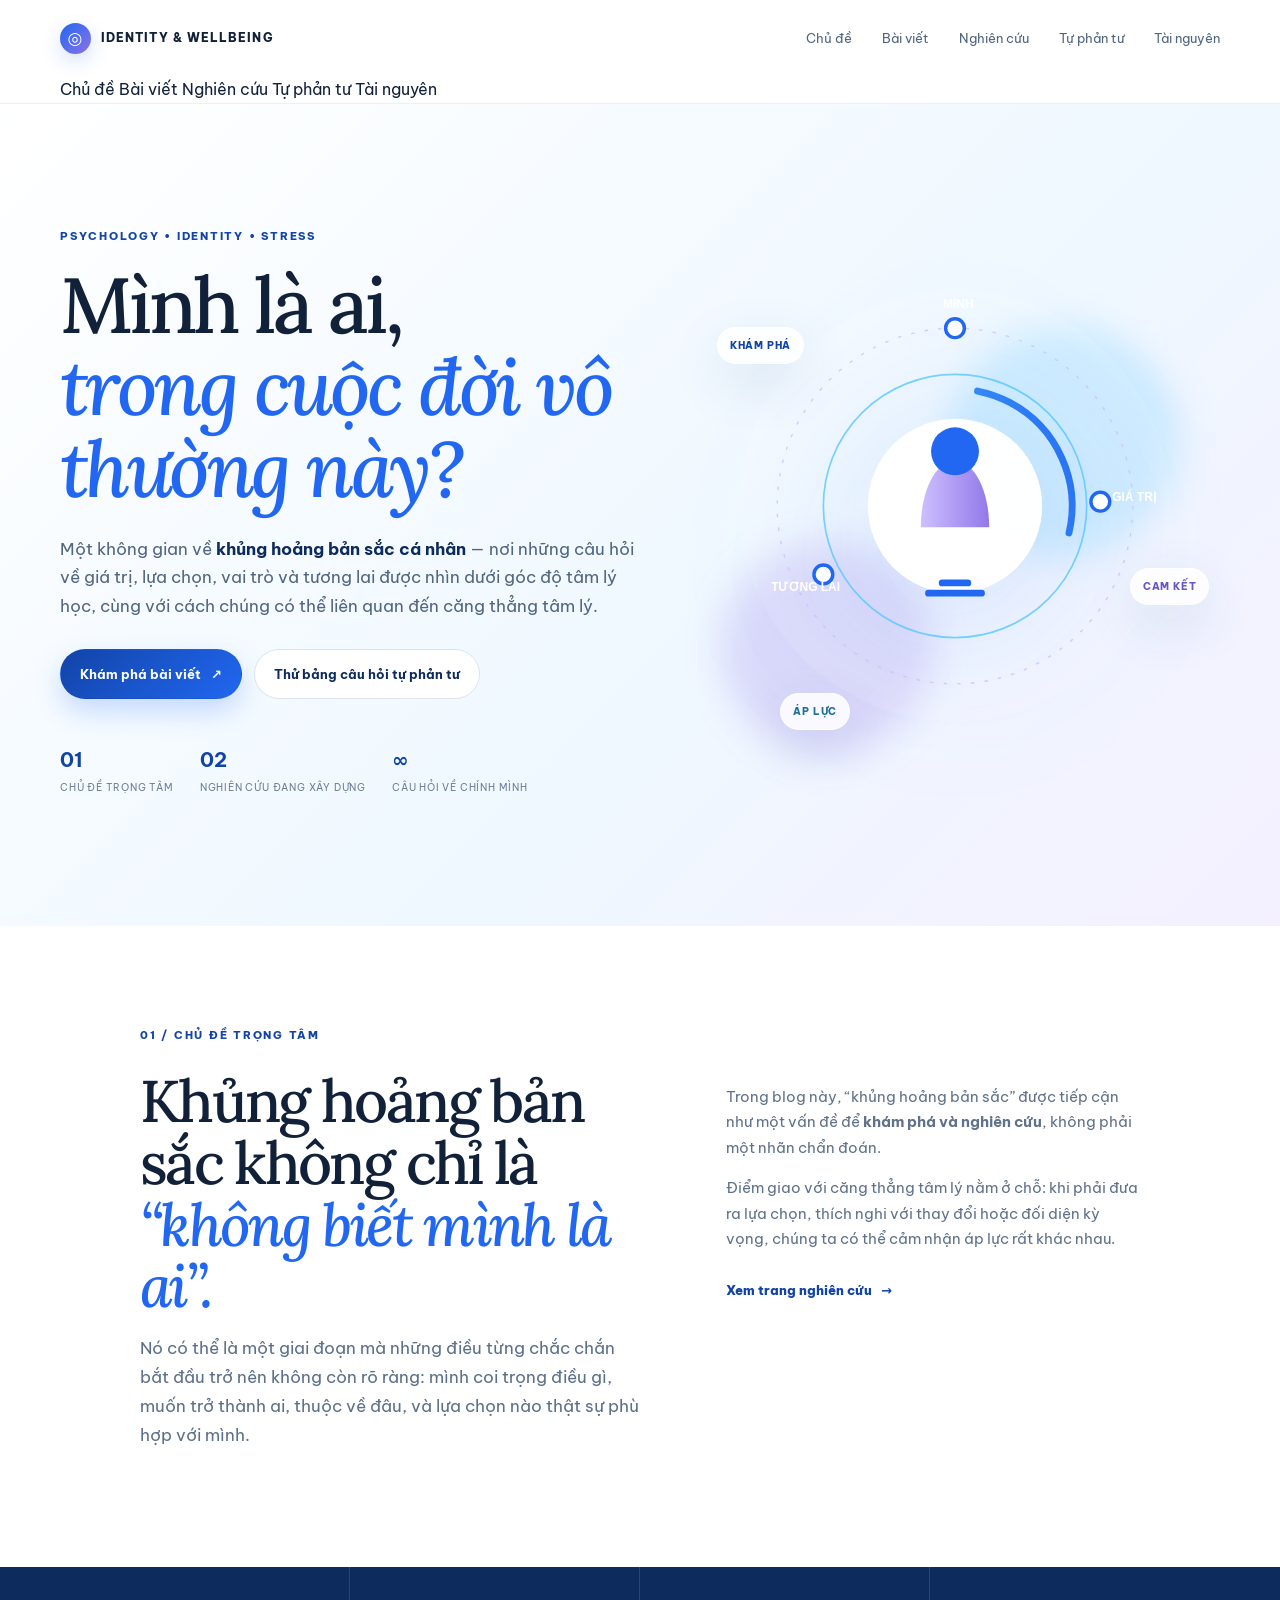
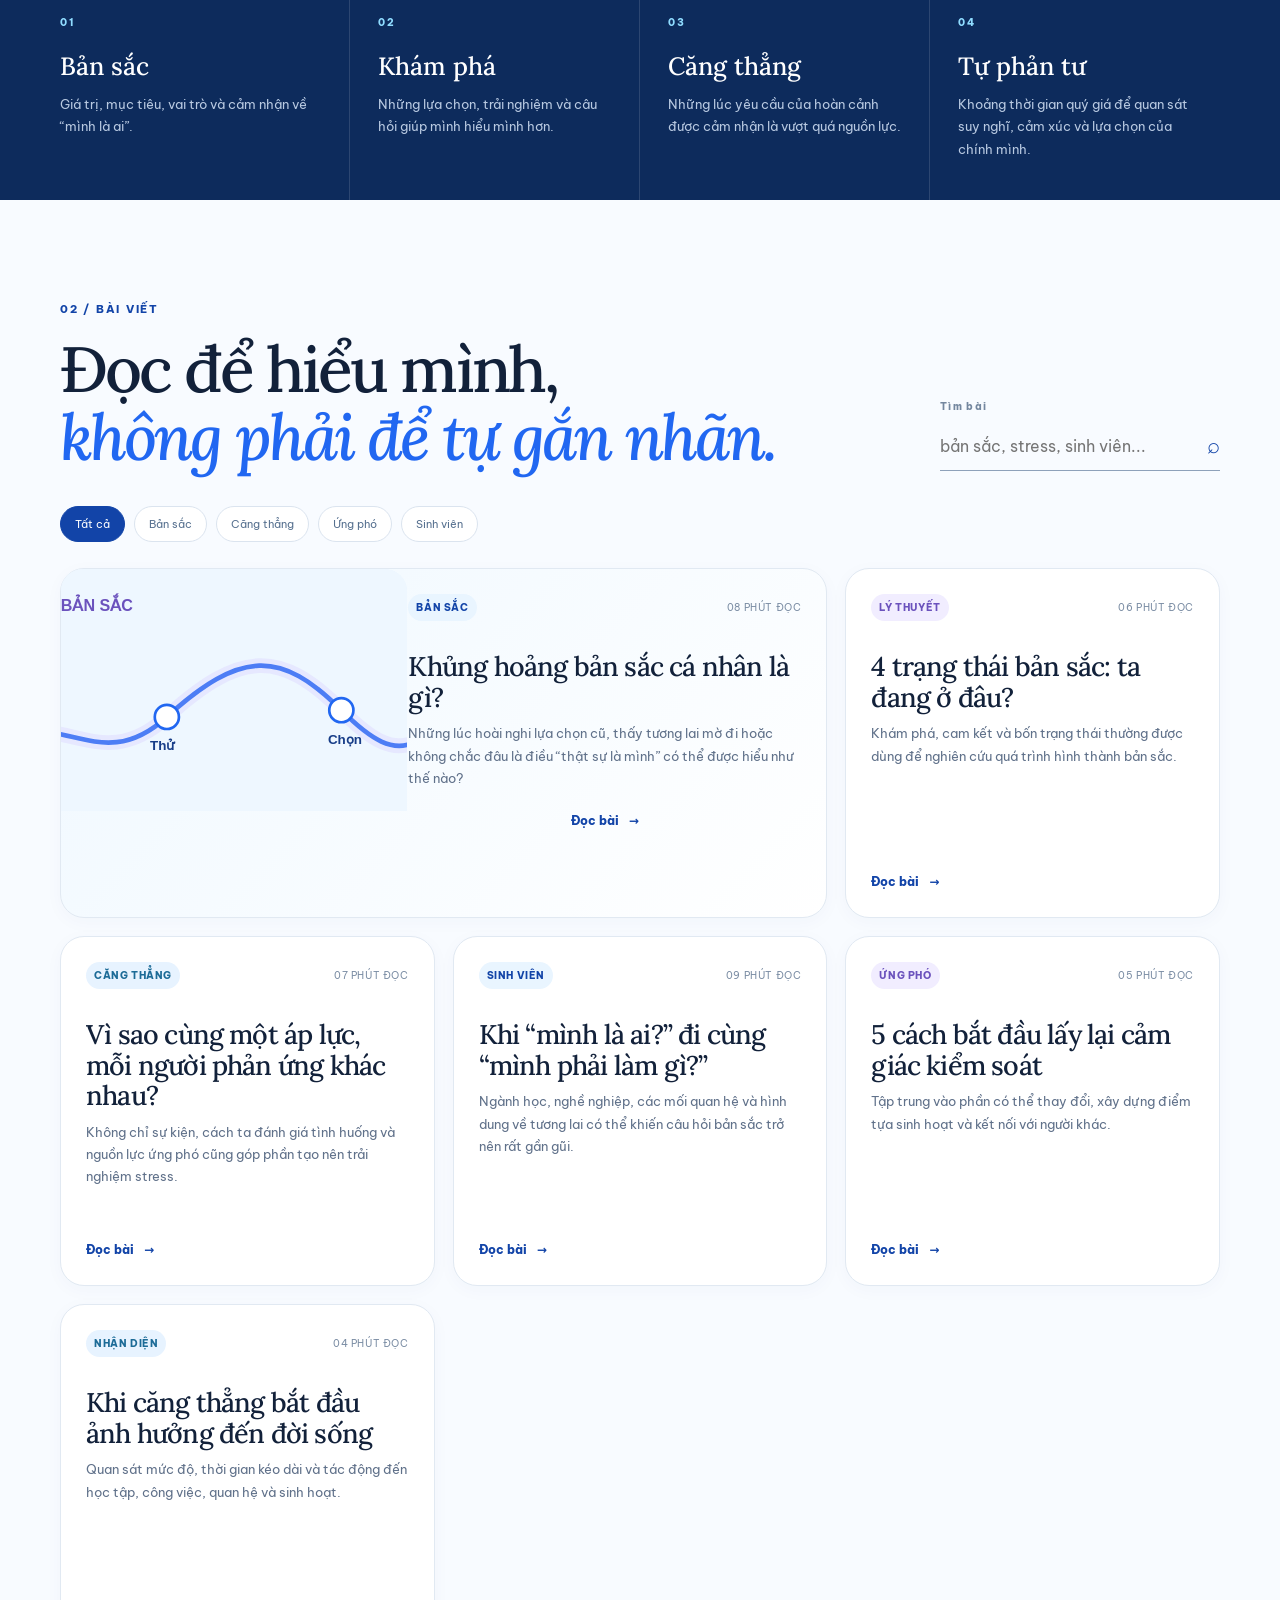
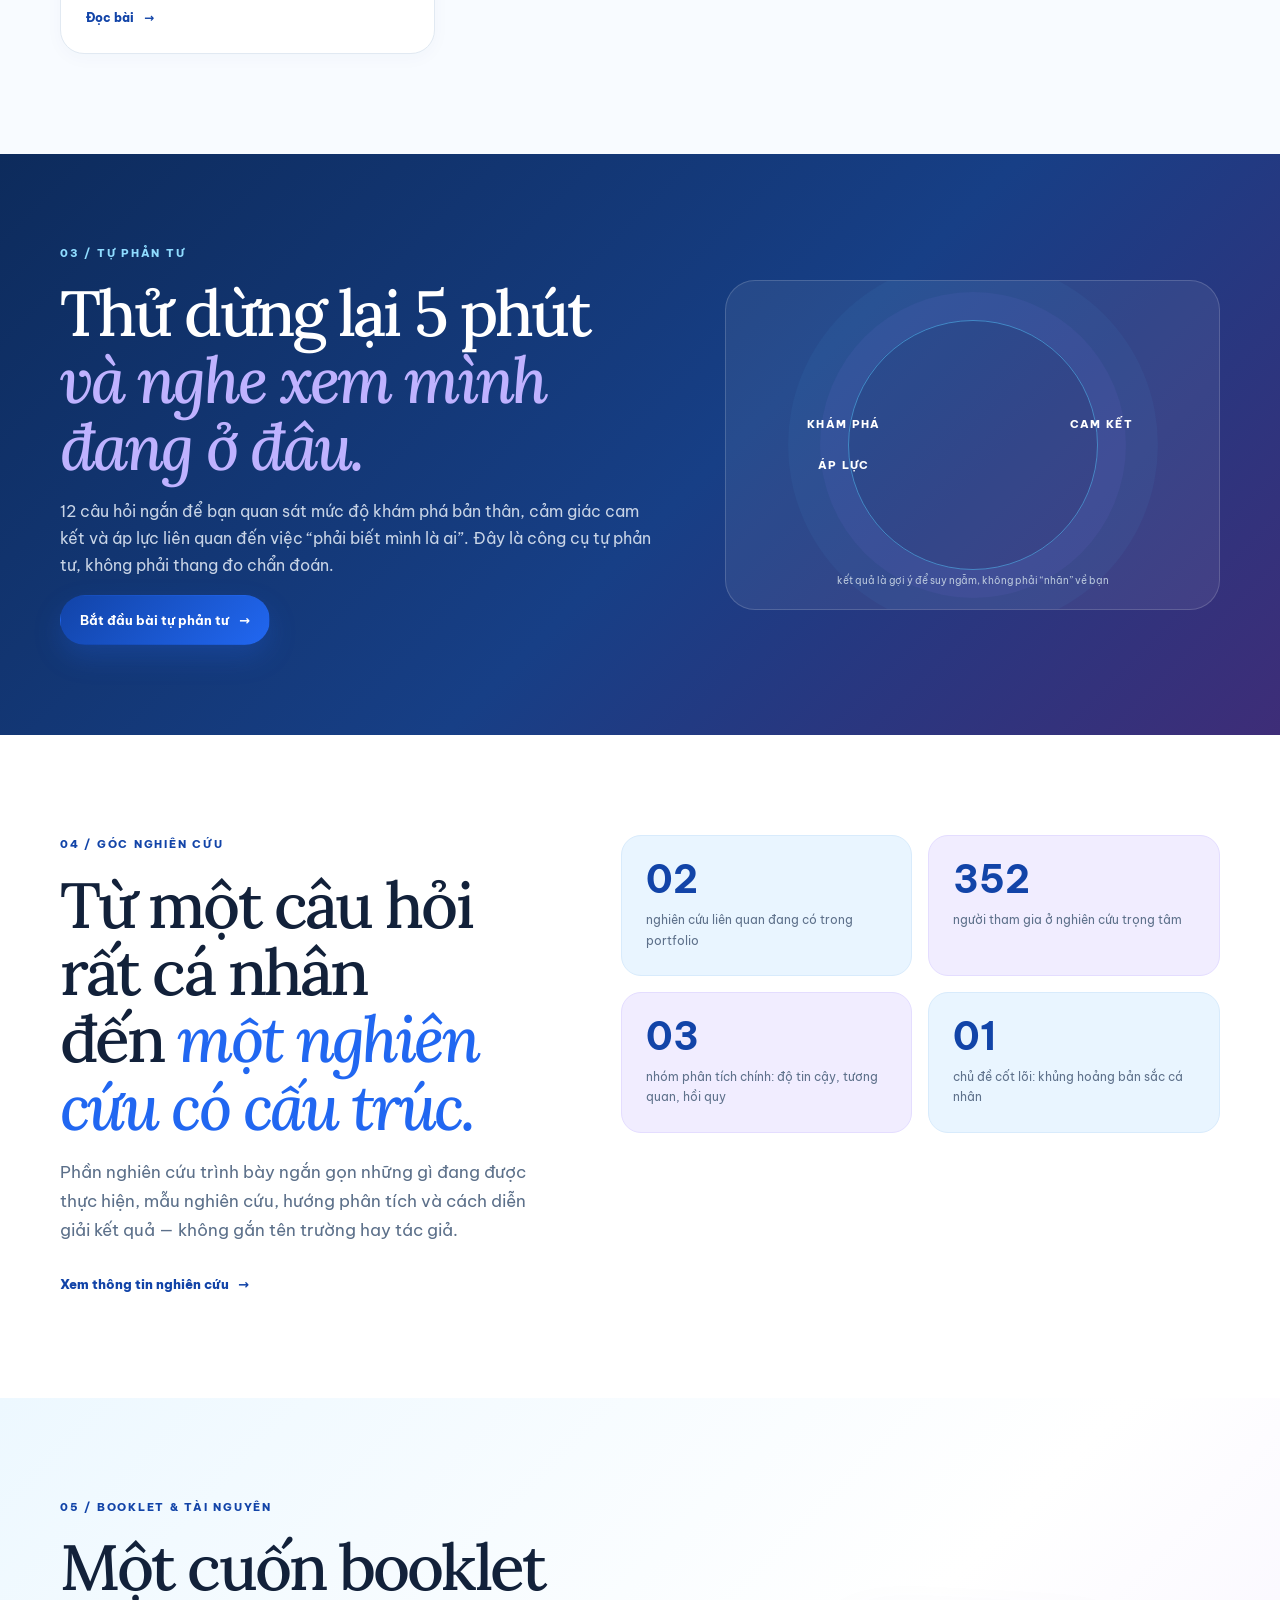
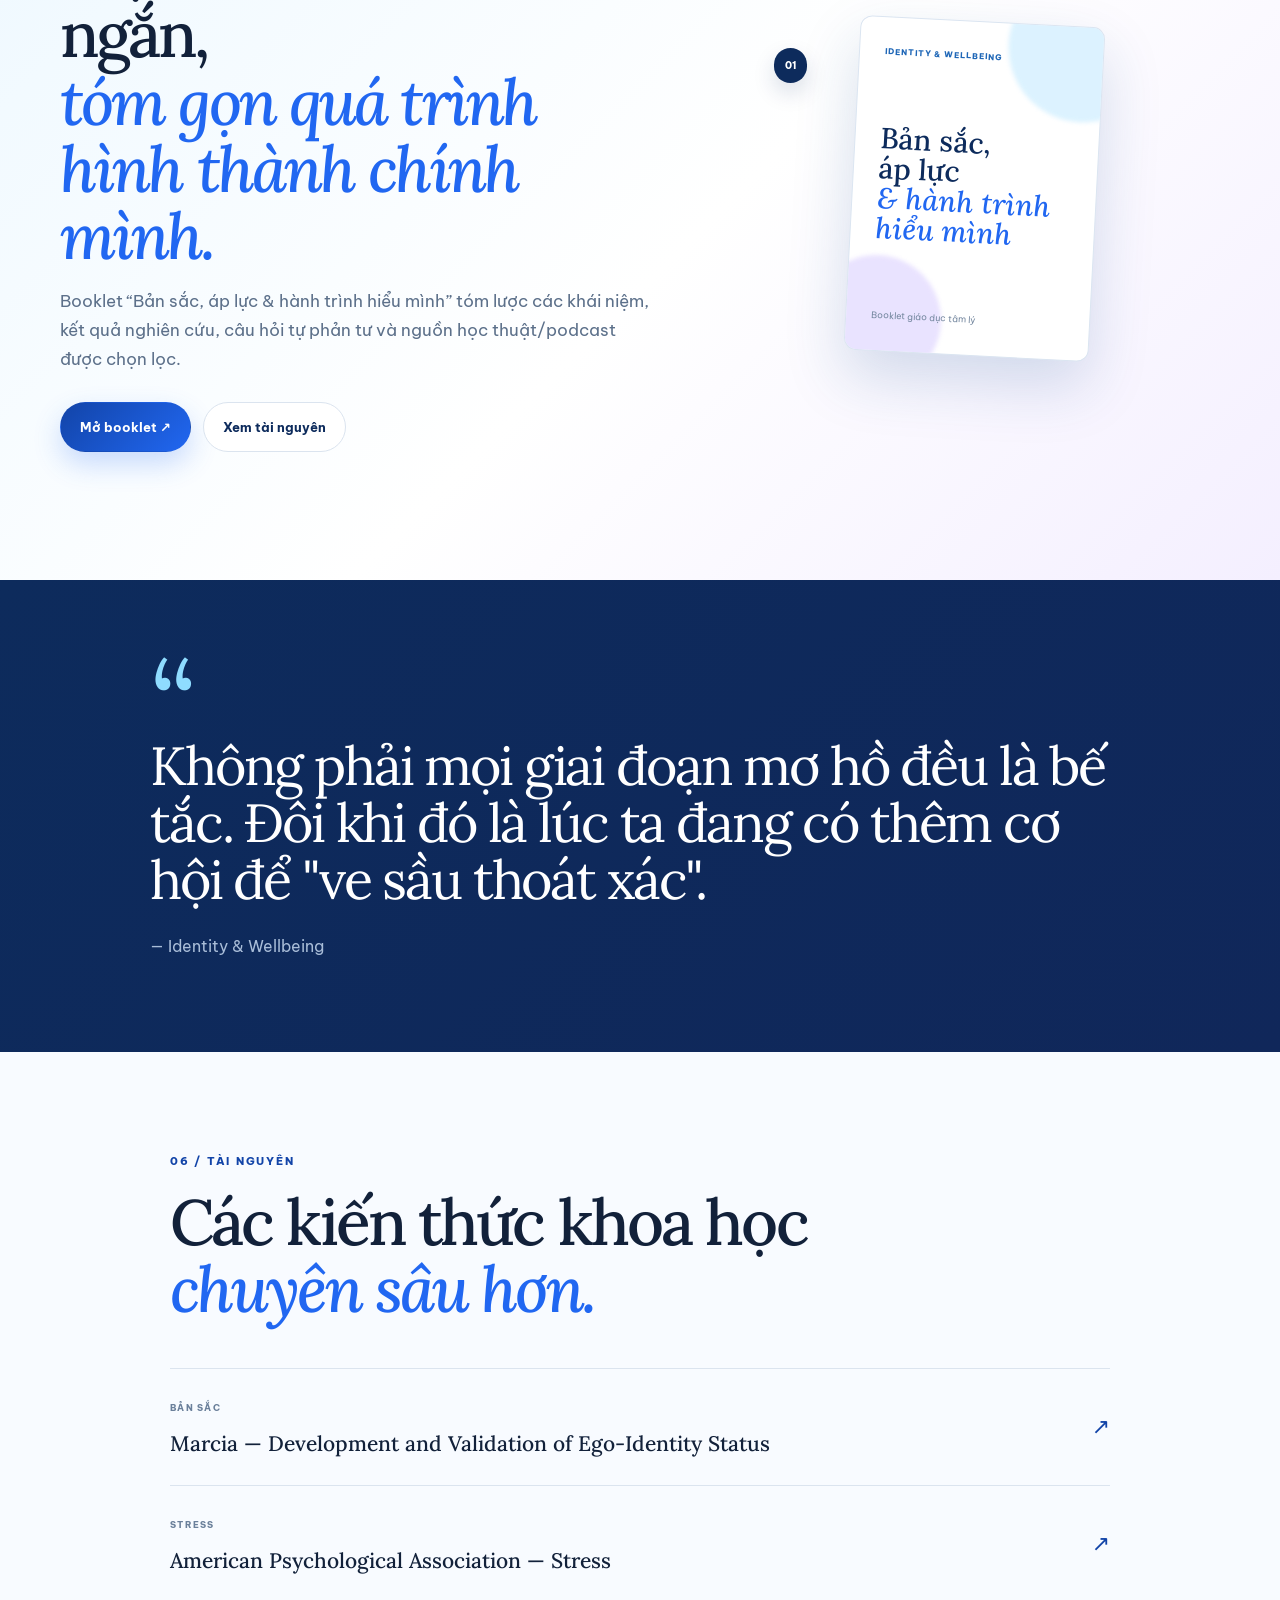
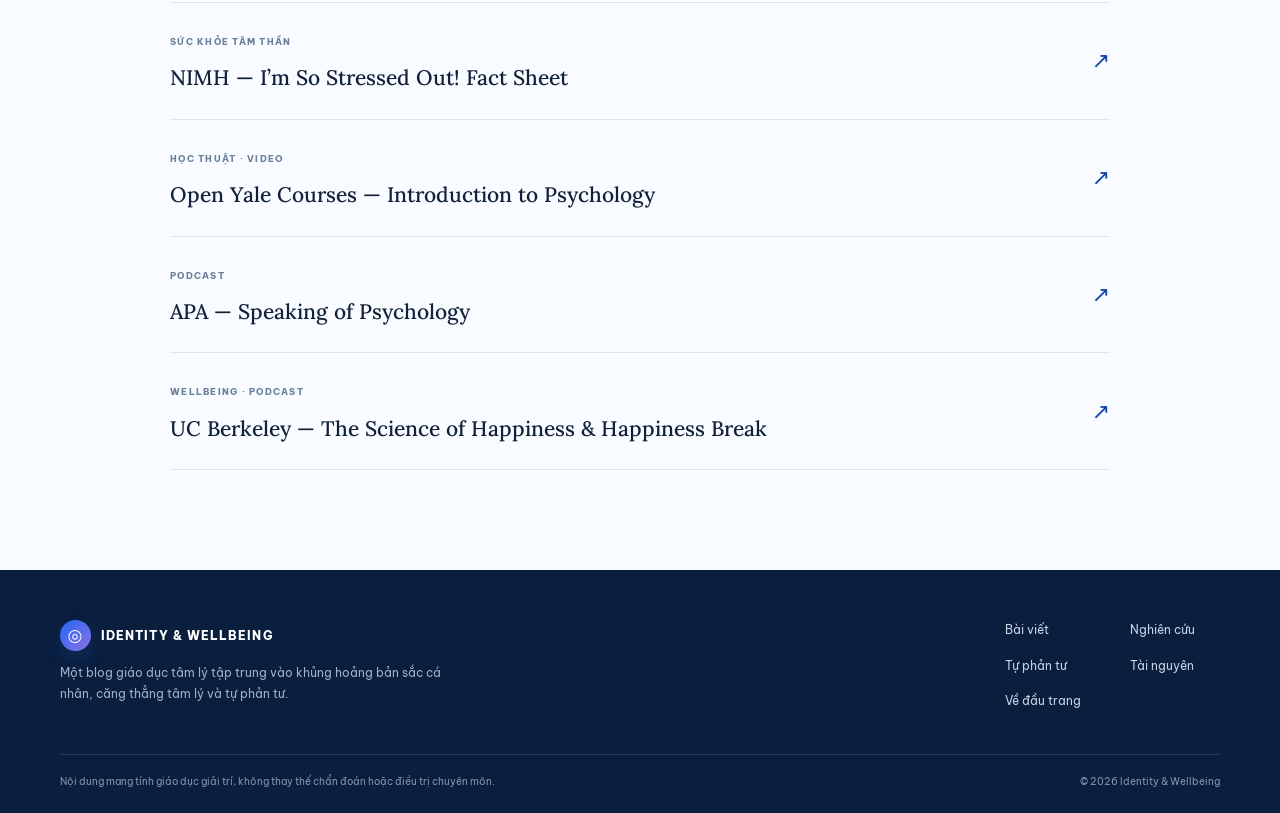
==== commit e918f688: "Update index.html" ====
--- a/index.html
+++ b/index.html
@@ -4,7 +4,7 @@
   <meta charset="UTF-8" />
   <meta name="viewport" content="width=device-width, initial-scale=1.0" />
   <meta name="description" content="Identity & Wellbeing — không gian kiến thức tâm lý học về bản sắc cá nhân, căng thẳng tâm lý và hành trình hiểu mình." />
-  <title>Identity & Wellbeing — Tâm lý học về bản sắc & căng thẳng</title>
+  <title>Identity Wellbeing — Tâm lý học về bản sắc & căng thẳng</title>
   <link rel="preconnect" href="https://fonts.googleapis.com" />
   <link rel="preconnect" href="https://fonts.gstatic.com" crossorigin />
   <link href="https://fonts.googleapis.com/css2?family=Be+Vietnam+Pro:wght@400;500;600;700;800&family=Lora:ital,wght@0,400;0,500;0,600;1,400;1,500&display=swap" rel="stylesheet" />
@@ -40,11 +40,11 @@
       <div class="hero-grid container">
         <div class="hero-copy">
           <p class="eyebrow">PSYCHOLOGY • IDENTITY • STRESS</p>
-          <h1>Mình là ai,<br /><em>khi mọi thứ đang đổi?</em></h1>
+          <h1>Mình là ai,<br /><em>trong cuộc đời vô thường này?</em></h1>
           <p class="hero-lead">Một không gian về <strong>khủng hoảng bản sắc cá nhân</strong> — nơi những câu hỏi về giá trị, lựa chọn, vai trò và tương lai được nhìn dưới góc độ tâm lý học, cùng với cách chúng có thể liên quan đến căng thẳng tâm lý.</p>
           <div class="hero-actions">
             <a class="btn btn-primary" href="#articles">Khám phá bài viết <span>↗</span></a>
-            <a class="btn btn-light" href="tu-phan-tu.html">Thử bài tự phản tư</a>
+            <a class="btn btn-light" href="tu-phan-tu.html">Thử bảng câu hỏi tự phản tư</a>
           </div>
           <div class="hero-mini-stats">
             <div><b>01</b><span>chủ đề trọng tâm</span></div>
@@ -99,7 +99,7 @@
         <div class="topic-cell">
           <span class="topic-number">04</span>
           <h3>Tự phản tư</h3>
-          <p>Chậm lại để quan sát suy nghĩ, cảm xúc và lựa chọn của chính mình.</p>
+          <p>Khoảng thời gian quý giá để quan sát suy nghĩ, cảm xúc và lựa chọn của chính mình.</p>
         </div>
       </div>
     </section>
@@ -210,7 +210,7 @@
       <div class="container booklet-callout-grid">
         <div>
           <div class="section-kicker">05 / BOOKLET & TÀI NGUYÊN</div>
-          <h2>Đọc một booklet ngắn,<br /><em>rồi đi xa hơn.</em></h2>
+          <h2>Một cuốn booklet ngắn,<br /><em>tóm gọn quá trình hình thành chính mình.</em></h2>
           <p class="lead-paragraph">Booklet “Bản sắc, áp lực & hành trình hiểu mình” tóm lược các khái niệm, kết quả nghiên cứu, câu hỏi tự phản tư và nguồn học thuật/podcast được chọn lọc.</p>
           <div class="hero-actions"><a class="btn btn-primary" href="booklet-ban-sac-stress.pdf" target="_blank" rel="noopener">Mở booklet ↗</a><a class="btn btn-light" href="tai-nguyen.html">Xem tài nguyên</a></div>
         </div>
@@ -224,7 +224,7 @@
     <section class="quote-section">
       <div class="container quote-grid">
         <div class="quote-mark">“</div>
-        <blockquote>Không phải mọi giai đoạn mơ hồ đều là bế tắc. Đôi khi đó là lúc ta đang có thêm dữ liệu để hiểu mình.</blockquote>
+        <blockquote>Không phải mọi giai đoạn mơ hồ đều là bế tắc. Đôi khi đó là lúc ta đang có thêm cơ hội để "ve sầu thoát xác".</blockquote>
         <p>— Identity & Wellbeing</p>
       </div>
     </section>
@@ -232,7 +232,7 @@
     <section class="resources section-pad">
       <div class="container resources-wrap">
         <div class="section-kicker">06 / TÀI NGUYÊN</div>
-        <h2>Nền tảng để đọc<br /><em>sâu hơn.</em></h2>
+        <h2>Các kiến thức khoa học<br /><em>chuyên sâu hơn.</em></h2>
         <div class="resource-list">
           <a class="resource" href="https://doi.org/10.1037/h0023281" target="_blank" rel="noopener"><div><span class="resource-type">BẢN SẮC</span><h3>Marcia — Development and Validation of Ego-Identity Status</h3></div><span class="arrow">↗</span></a>
           <a class="resource" href="https://www.apa.org/topics/stress" target="_blank" rel="noopener"><div><span class="resource-type">STRESS</span><h3>American Psychological Association — Stress</h3></div><span class="arrow">↗</span></a>
@@ -250,7 +250,7 @@
       <div><a class="brand footer-brand" href="index.html"><span class="brand-mark">◎</span><span>IDENTITY & WELLBEING</span></a><p>Một blog giáo dục tâm lý tập trung vào khủng hoảng bản sắc cá nhân, căng thẳng tâm lý và tự phản tư.</p></div>
       <div class="footer-links"><a href="#articles">Bài viết</a><a href="nghien-cuu.html">Nghiên cứu</a><a href="tu-phan-tu.html">Tự phản tư</a><a href="tai-nguyen.html">Tài nguyên</a><a href="#top">Về đầu trang</a></div>
     </div>
-    <div class="container footer-bottom"><span>Nội dung mang tính giáo dục, không thay thế chẩn đoán hoặc điều trị chuyên môn.</span><span>© 2026 Identity & Wellbeing</span></div>
+    <div class="container footer-bottom"><span>Nội dung mang tính giáo dục giải trí, không thay thế chẩn đoán hoặc điều trị chuyên môn.</span><span>© 2026 Identity & Wellbeing</span></div>
   </footer>
 
   <div class="modal" id="articleModal" aria-hidden="true">
--- a/style.css
+++ b/style.css
@@ -15,23 +15,6 @@
 @media (max-width: 900px){.stress-grid{grid-template-columns:repeat(2,1fr)}.forecast-grid{grid-template-columns:1fr}.section-art-small{width:90px}}
 @media (max-width: 640px){.section-title-row{align-items:flex-start}.section-art-small{display:none}.stress-grid{grid-template-columns:1fr}.data-panel{padding:20px}.data-table th,.data-table td{padding:13px 12px}}
 
-
-/* Embedded video library */
-.video-section{background:#fff}
-.video-grid{display:grid;grid-template-columns:repeat(3,1fr);gap:18px;margin-top:36px}
-.video-card{background:#fff;border:1px solid #dfe8f1;border-radius:24px;overflow:hidden;box-shadow:0 12px 35px rgba(25,70,130,.06)}
-.video-card.purple-video{background:#fbf9ff;border-color:#e4dcff}
-.video-card.mint-video{background:#f3fbf7;border-color:#d9eee4}
-.video-frame{aspect-ratio:16/9;background:#0c2147}
-.video-frame iframe{width:100%;height:100%;border:0;display:block}
-.video-copy{padding:22px 22px 24px}
-.video-copy .tag{font-size:9px;letter-spacing:.12em;font-weight:800;color:var(--blue-700)}
-.video-copy h3{font-family:"Lora",Georgia,serif;font-size:24px;line-height:1.17;font-weight:500;margin:14px 0 10px}
-.video-copy p{font-size:12px;color:#647791;margin:0}
-.video-copy .resource-link{margin-top:16px;padding-top:0}
-@media(max-width:980px){.video-grid{grid-template-columns:1fr 1fr}}
-@media(max-width:640px){.video-grid{grid-template-columns:1fr}.video-copy h3{font-size:22px}}
-
 /* Booklet and resource hub */
 .booklet-callout{background:linear-gradient(135deg,#edf8ff 0%,#ffffff 55%,#f4efff 100%)}
 .booklet-callout-grid{display:grid;grid-template-columns:1.1fr .9fr;gap:70px;align-items:center}
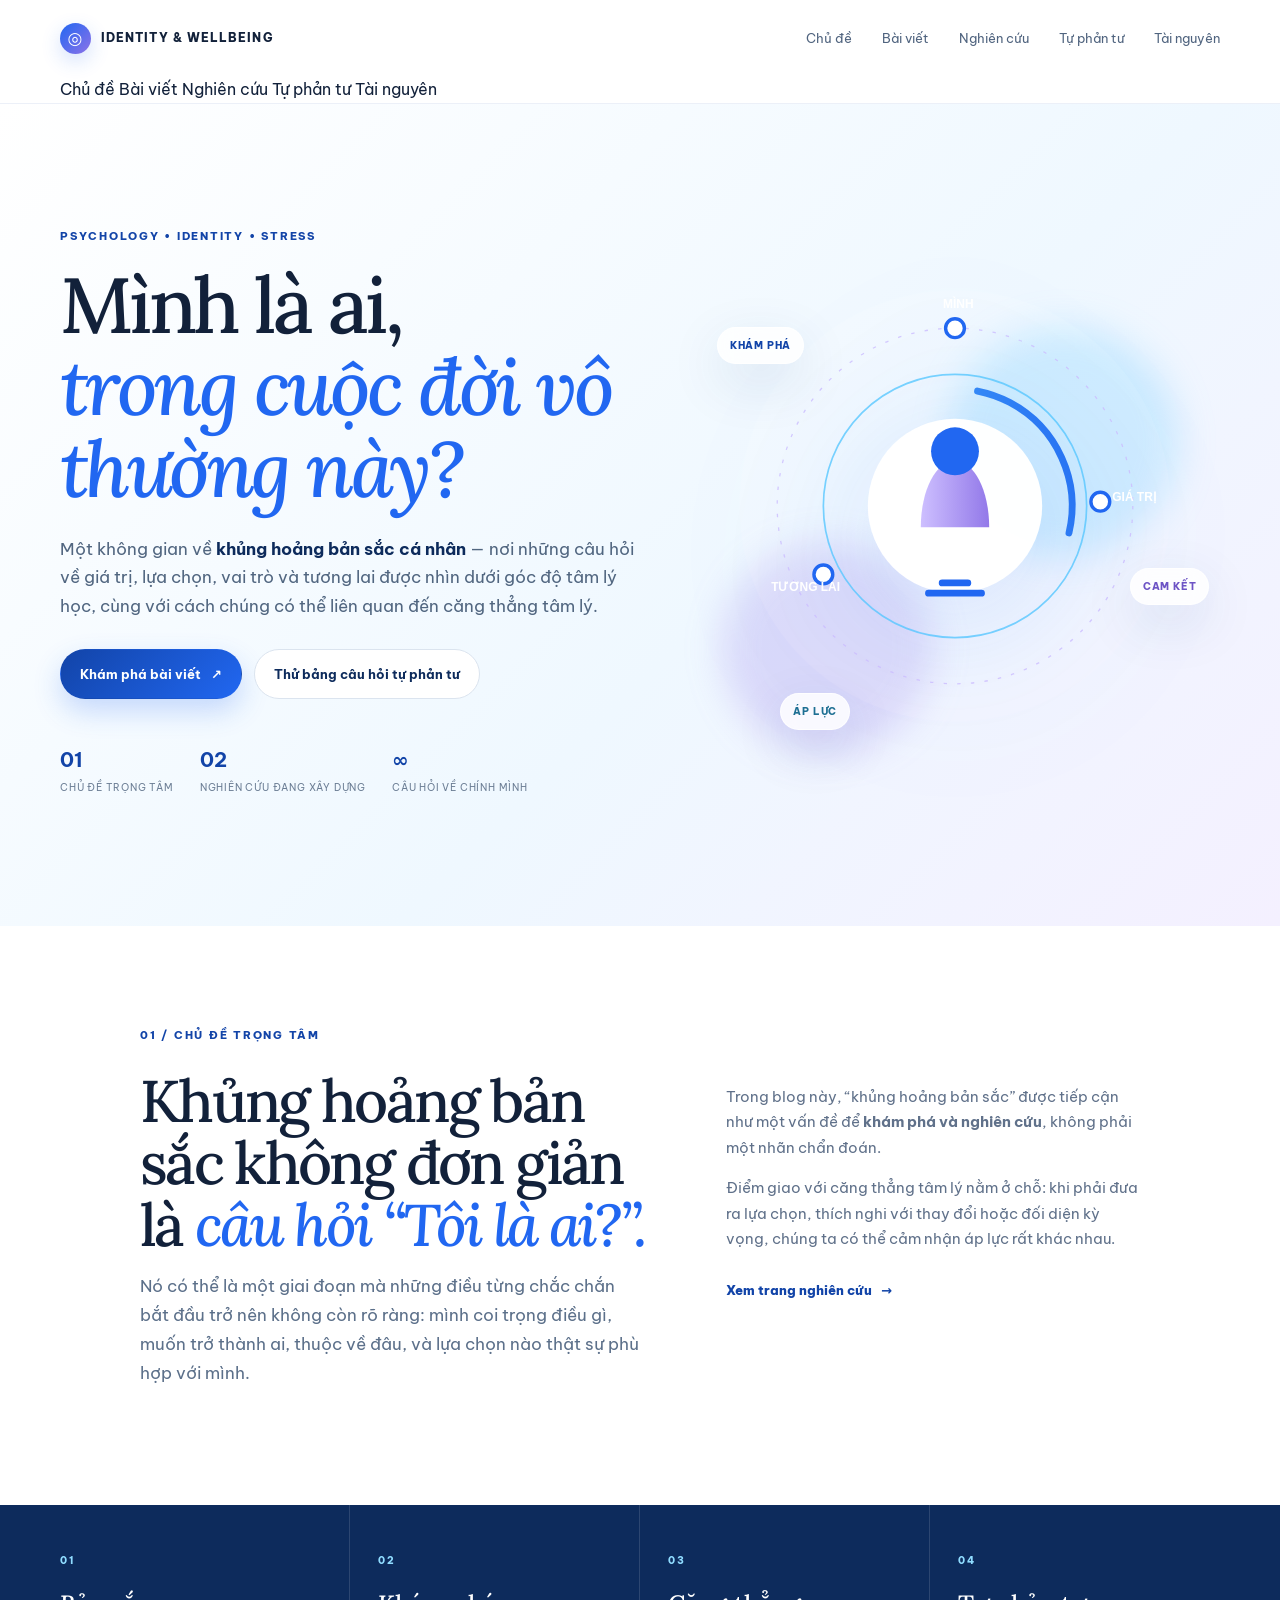
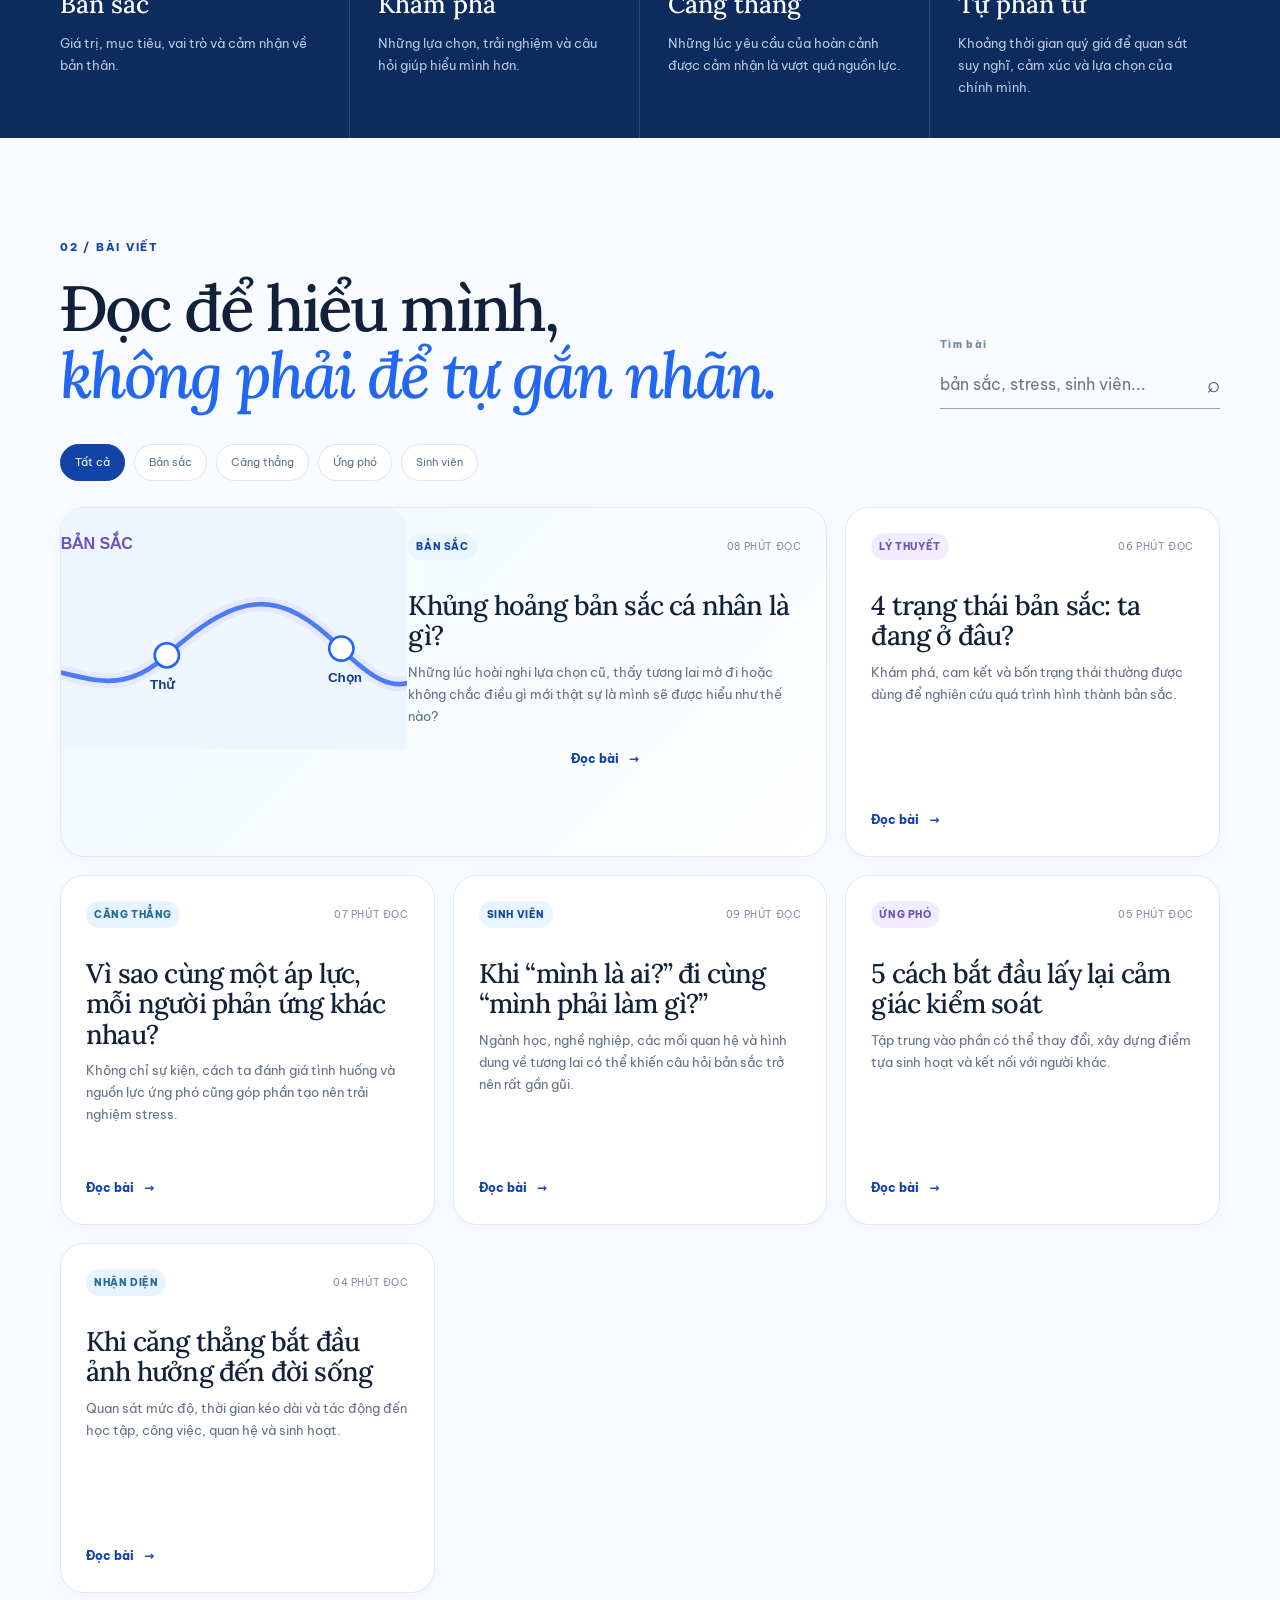
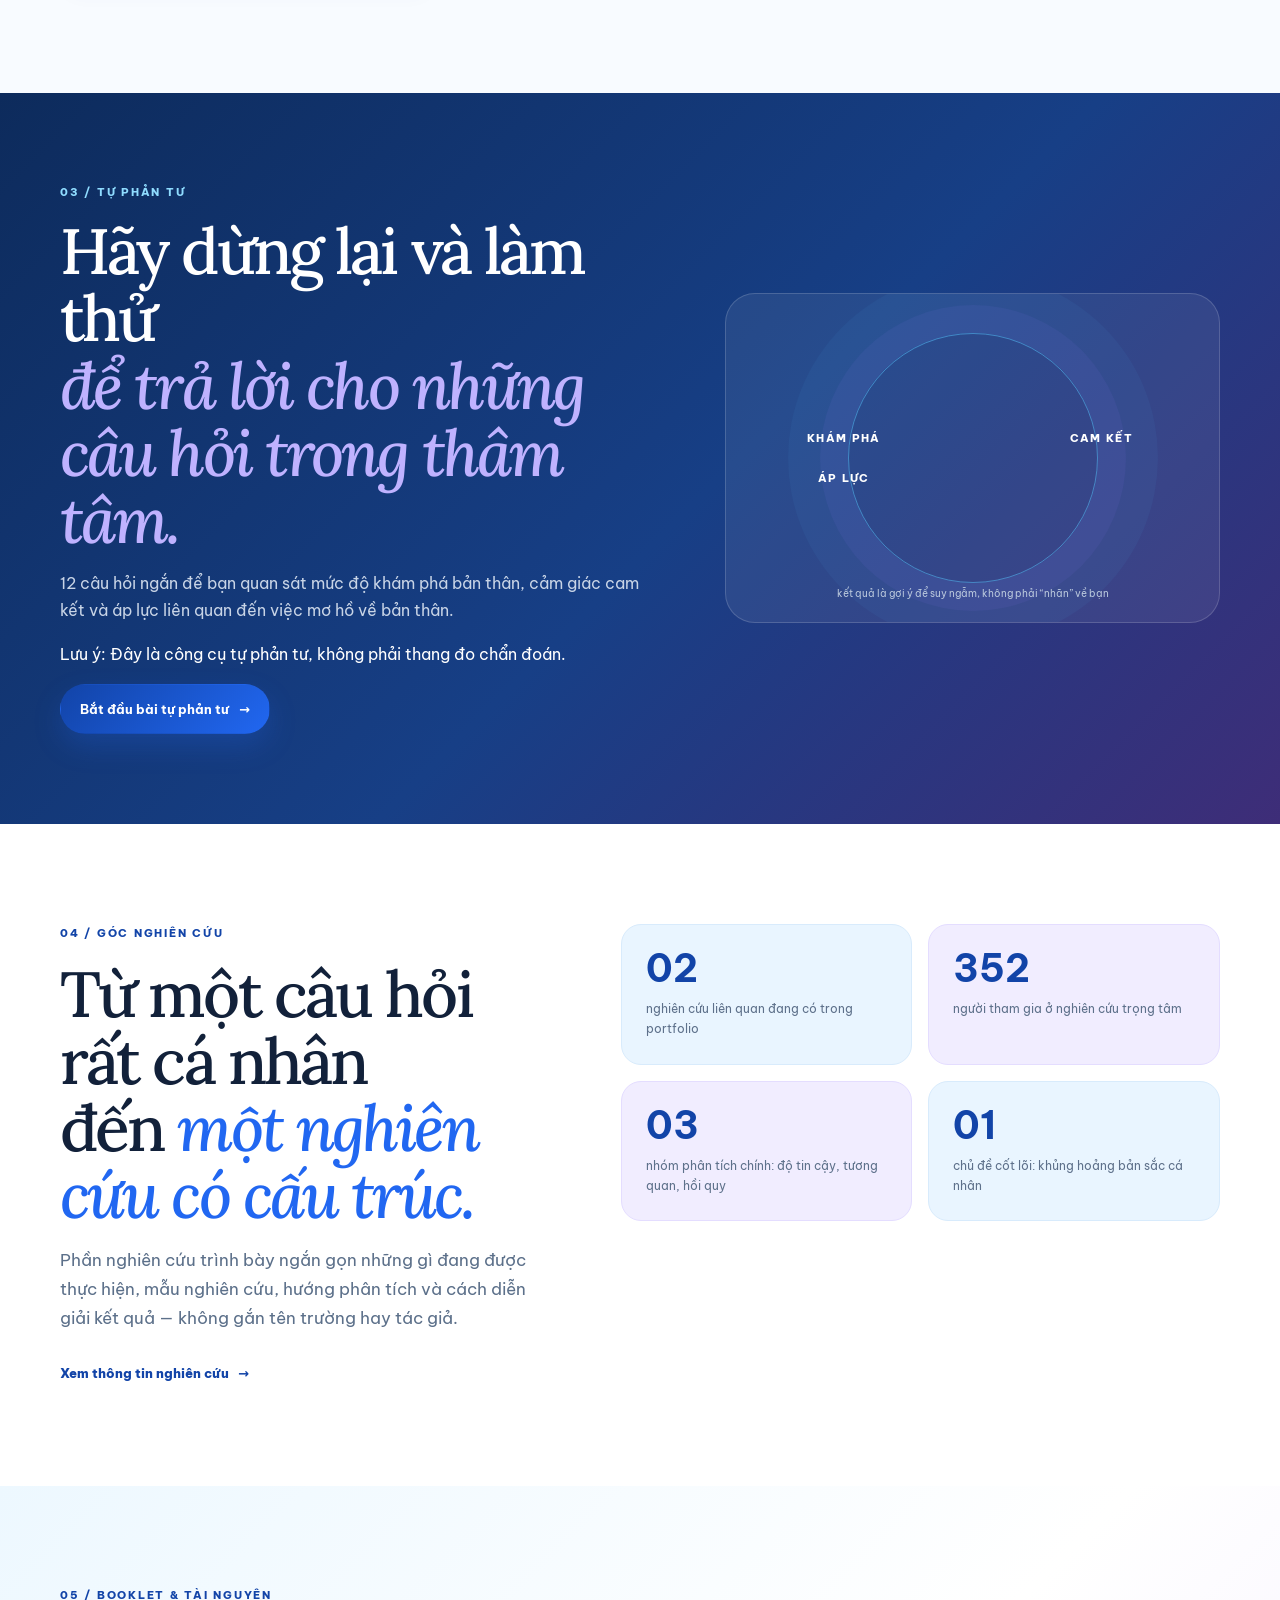
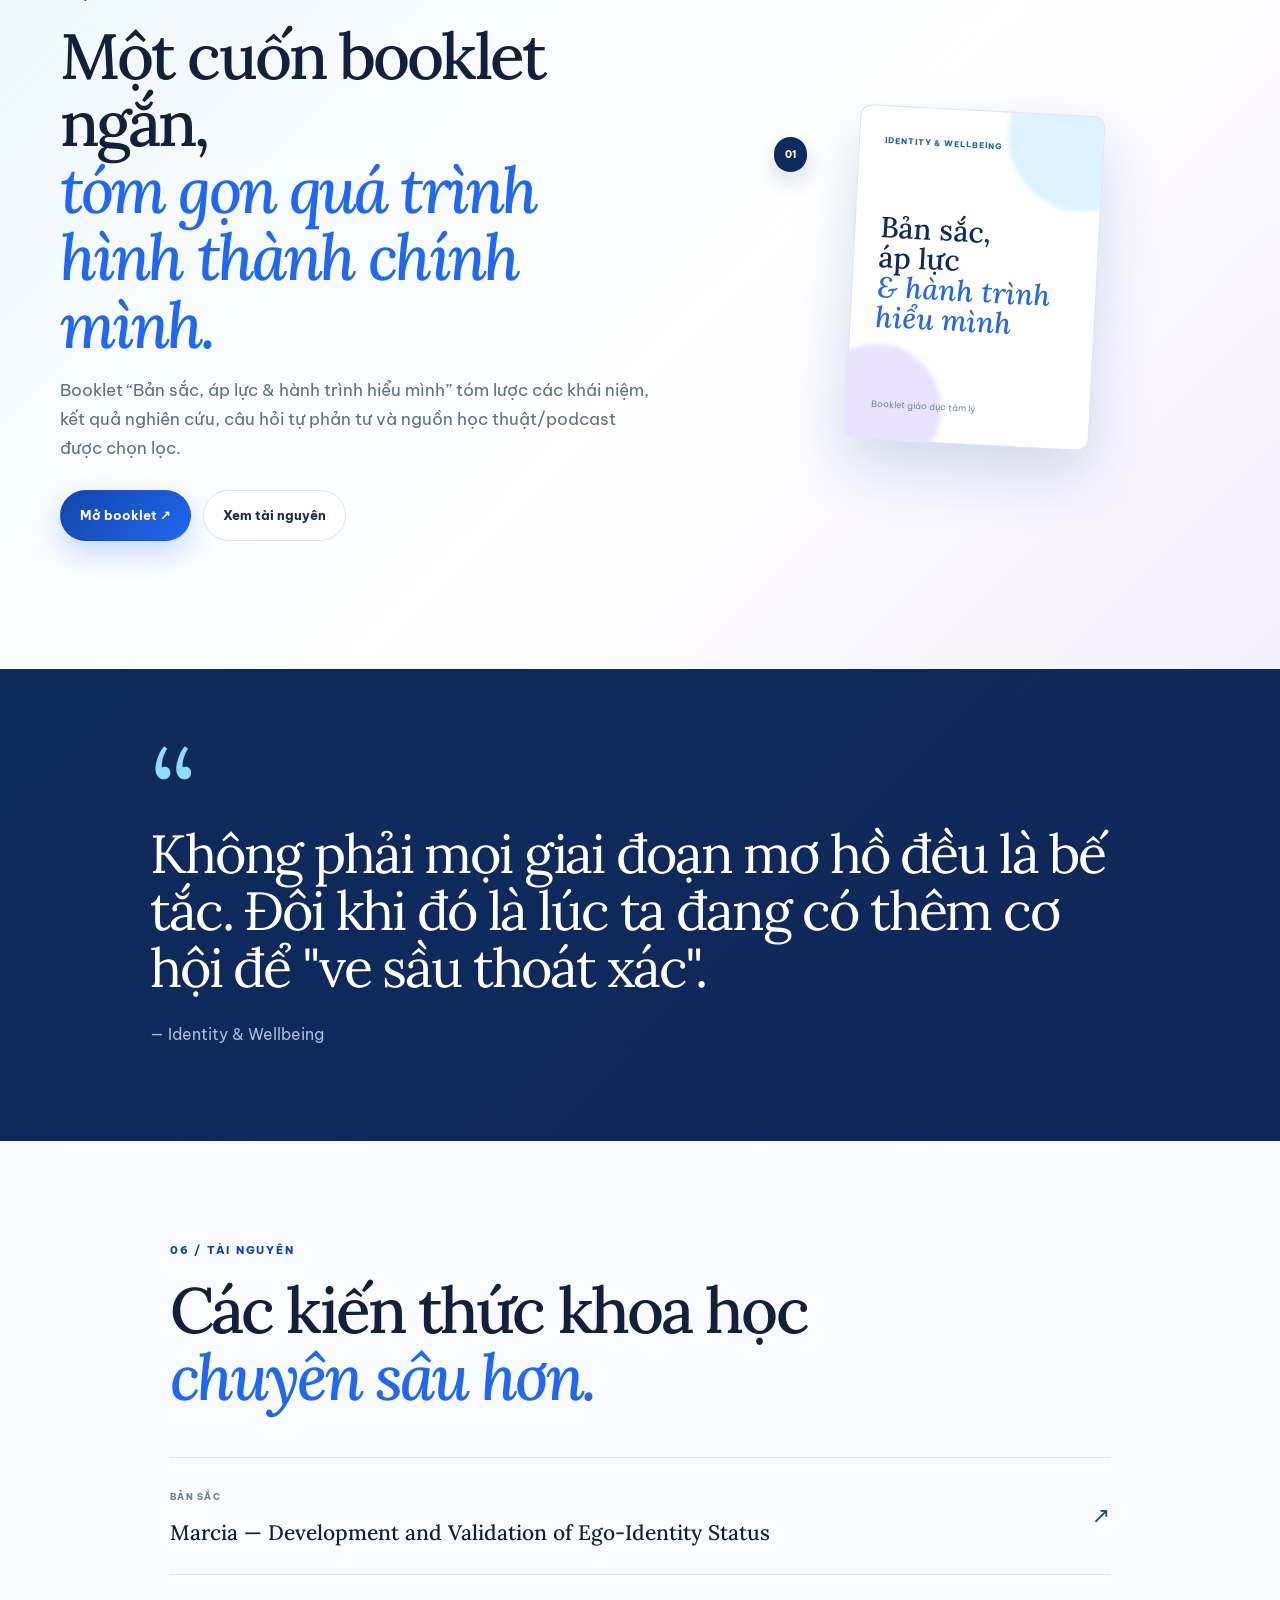
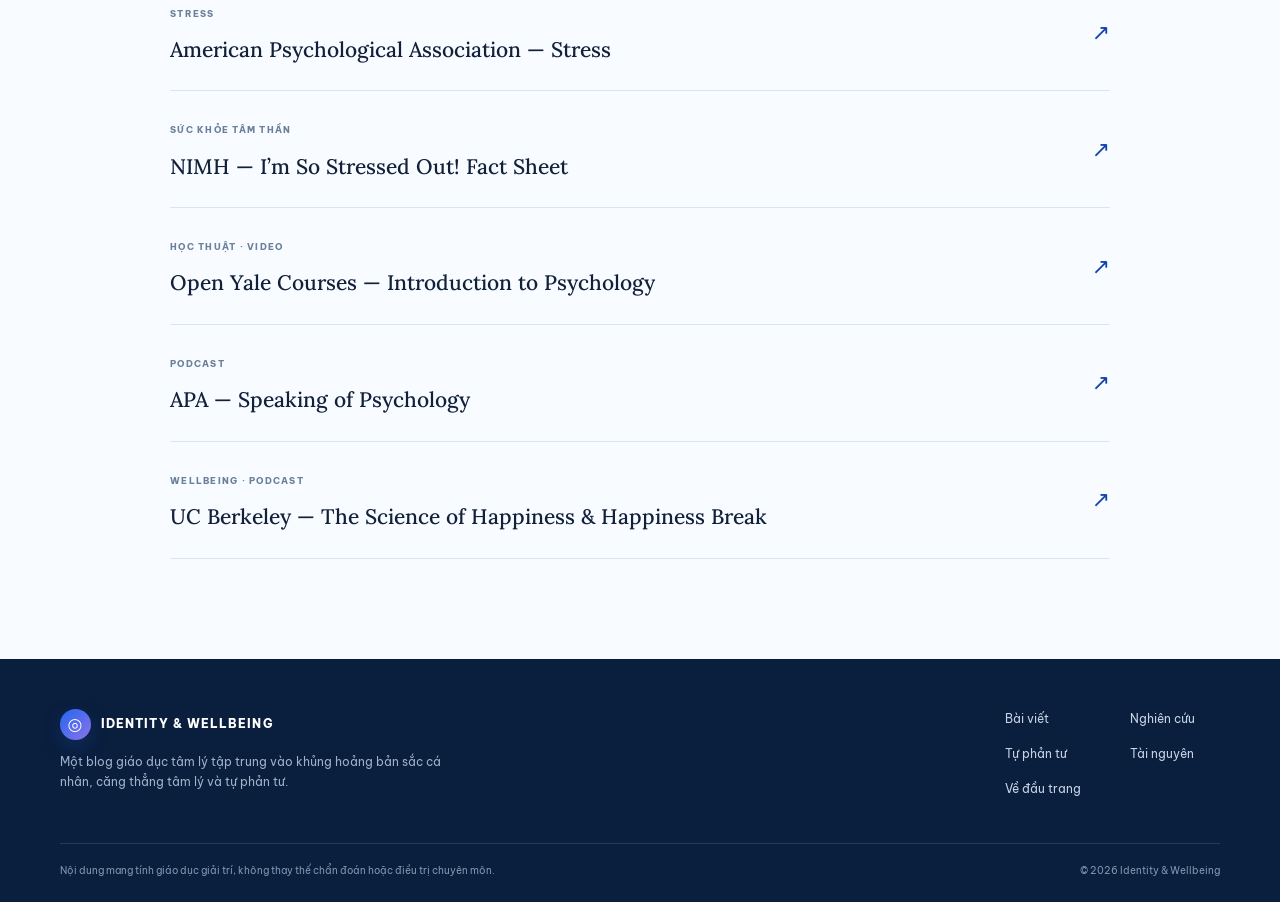
==== commit 7a090596: "Update index.html" ====
--- a/index.html
+++ b/index.html
@@ -67,7 +67,7 @@
         <div class="section-kicker">01 / CHỦ ĐỀ TRỌNG TÂM</div>
         <div class="about-grid">
           <div>
-            <h2>Khủng hoảng bản sắc không chỉ là <em>“không biết mình là ai”.</em></h2>
+            <h2>Khủng hoảng bản sắc không đơn giản là <em>câu hỏi “Tôi là ai?”.</em></h2>
             <p class="lead-paragraph">Nó có thể là một giai đoạn mà những điều từng chắc chắn bắt đầu trở nên không còn rõ ràng: mình coi trọng điều gì, muốn trở thành ai, thuộc về đâu, và lựa chọn nào thật sự phù hợp với mình.</p>
           </div>
           <div class="about-copy">
@@ -84,12 +84,12 @@
         <div class="topic-cell">
           <span class="topic-number">01</span>
           <h3>Bản sắc</h3>
-          <p>Giá trị, mục tiêu, vai trò và cảm nhận về “mình là ai”.</p>
+          <p>Giá trị, mục tiêu, vai trò và cảm nhận về bản thân.</p>
         </div>
         <div class="topic-cell">
           <span class="topic-number">02</span>
           <h3>Khám phá</h3>
-          <p>Những lựa chọn, trải nghiệm và câu hỏi giúp mình hiểu mình hơn.</p>
+          <p>Những lựa chọn, trải nghiệm và câu hỏi giúp hiểu mình hơn.</p>
         </div>
         <div class="topic-cell">
           <span class="topic-number">03</span>
@@ -130,7 +130,7 @@
             <div class="article-illustration"><img src="identity-path.svg" alt="Minh họa con đường khám phá bản sắc" /></div>
             <div class="card-meta"><span class="pill">BẢN SẮC</span><span>08 phút đọc</span></div>
             <h3>Khủng hoảng bản sắc cá nhân là gì?</h3>
-            <p>Những lúc hoài nghi lựa chọn cũ, thấy tương lai mờ đi hoặc không chắc đâu là điều “thật sự là mình” có thể được hiểu như thế nào?</p>
+            <p>Những lúc hoài nghi lựa chọn cũ, thấy tương lai mờ đi hoặc không chắc điều gì mới thật sự là mình sẽ được hiểu như thế nào?</p>
             <button class="read-more" data-article="identity-crisis">Đọc bài <span>→</span></button>
           </article>
 
@@ -177,8 +177,9 @@
       <div class="container self-check-grid">
         <div>
           <div class="section-kicker">03 / TỰ PHẢN TƯ</div>
-          <h2>Thử dừng lại 5 phút<br /><em>và nghe xem mình đang ở đâu.</em></h2>
-          <p>12 câu hỏi ngắn để bạn quan sát mức độ khám phá bản thân, cảm giác cam kết và áp lực liên quan đến việc “phải biết mình là ai”. Đây là công cụ tự phản tư, không phải thang đo chẩn đoán.</p>
+          <h2>Hãy dừng lại và làm thử<br /><em>để trả lời cho những câu hỏi trong thâm tâm.</em></h2>
+          <p>12 câu hỏi ngắn để bạn quan sát mức độ khám phá bản thân, cảm giác cam kết và áp lực liên quan đến việc mơ hồ về bản thân. 
+          </p>Lưu ý: Đây là công cụ tự phản tư, không phải thang đo chẩn đoán.</p>
           <a class="btn btn-primary" href="tu-phan-tu.html">Bắt đầu bài tự phản tư <span>→</span></a>
         </div>
         <div class="self-check-card">
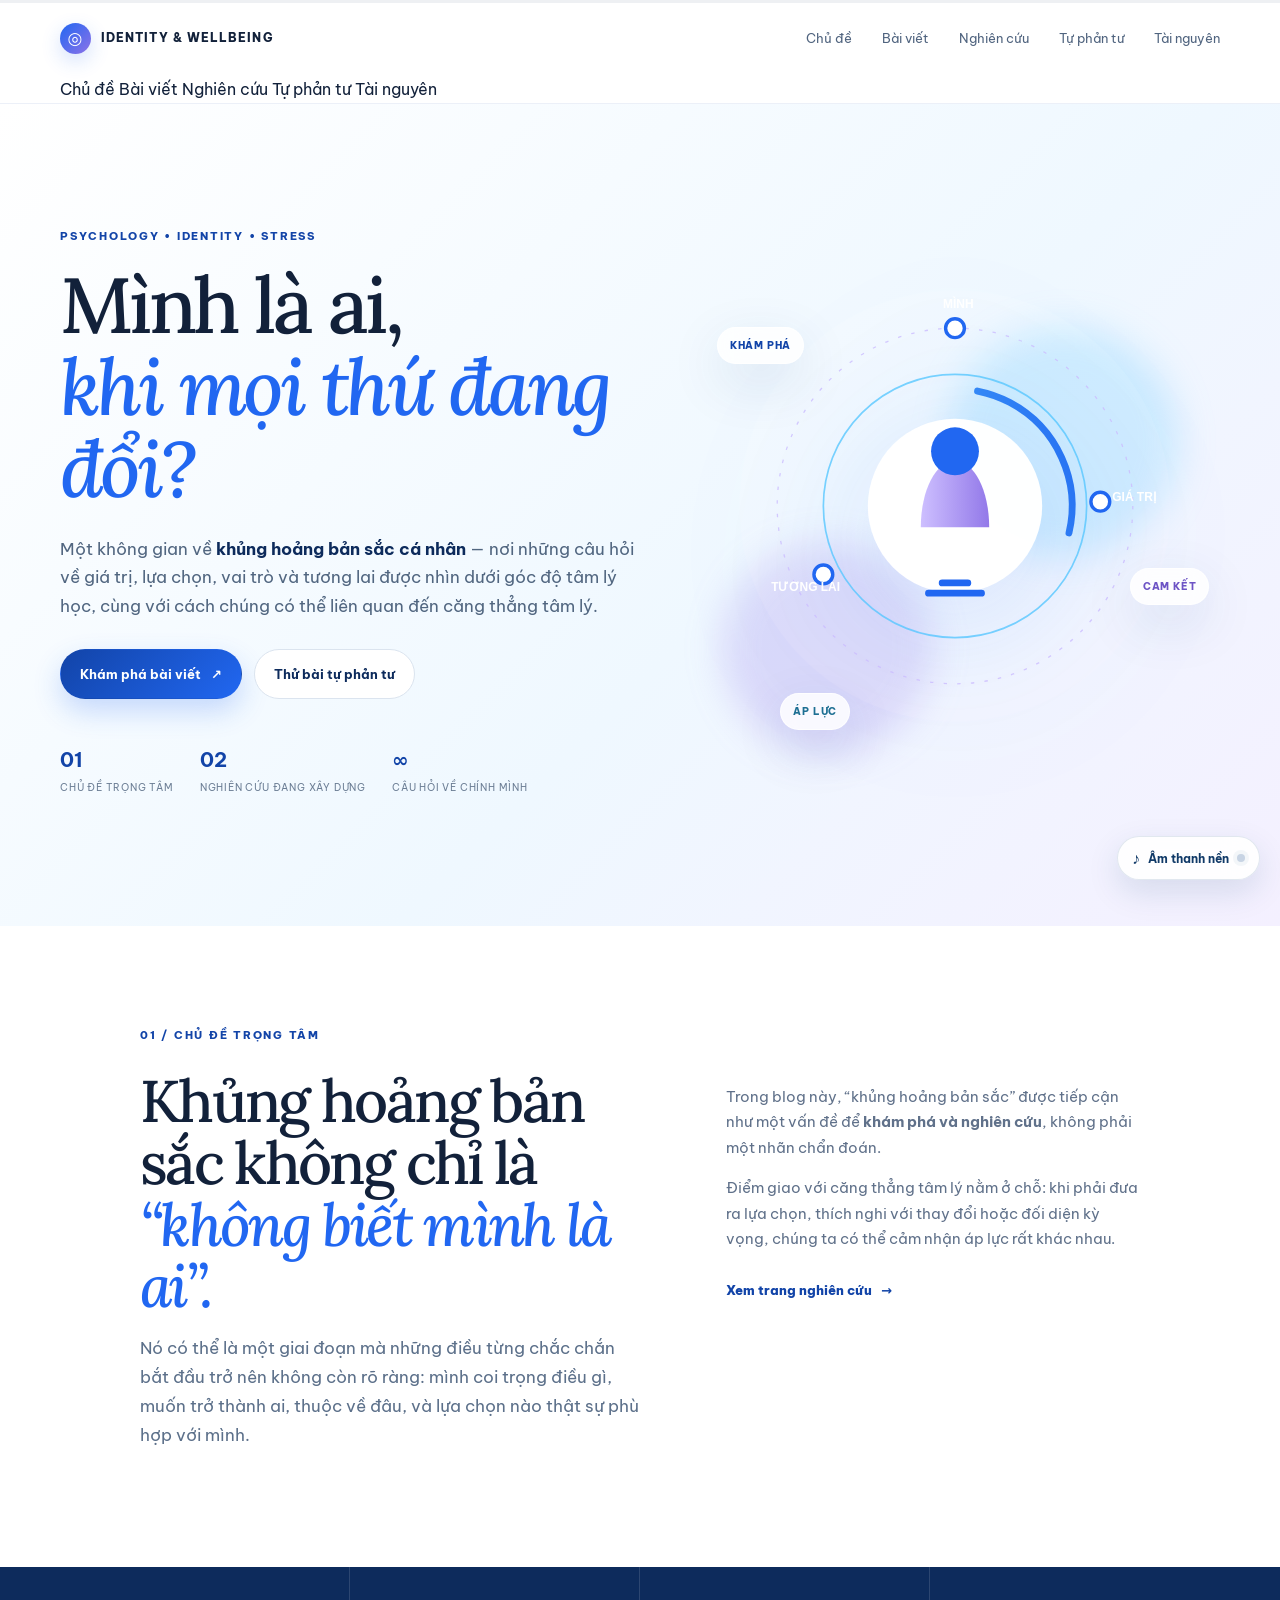
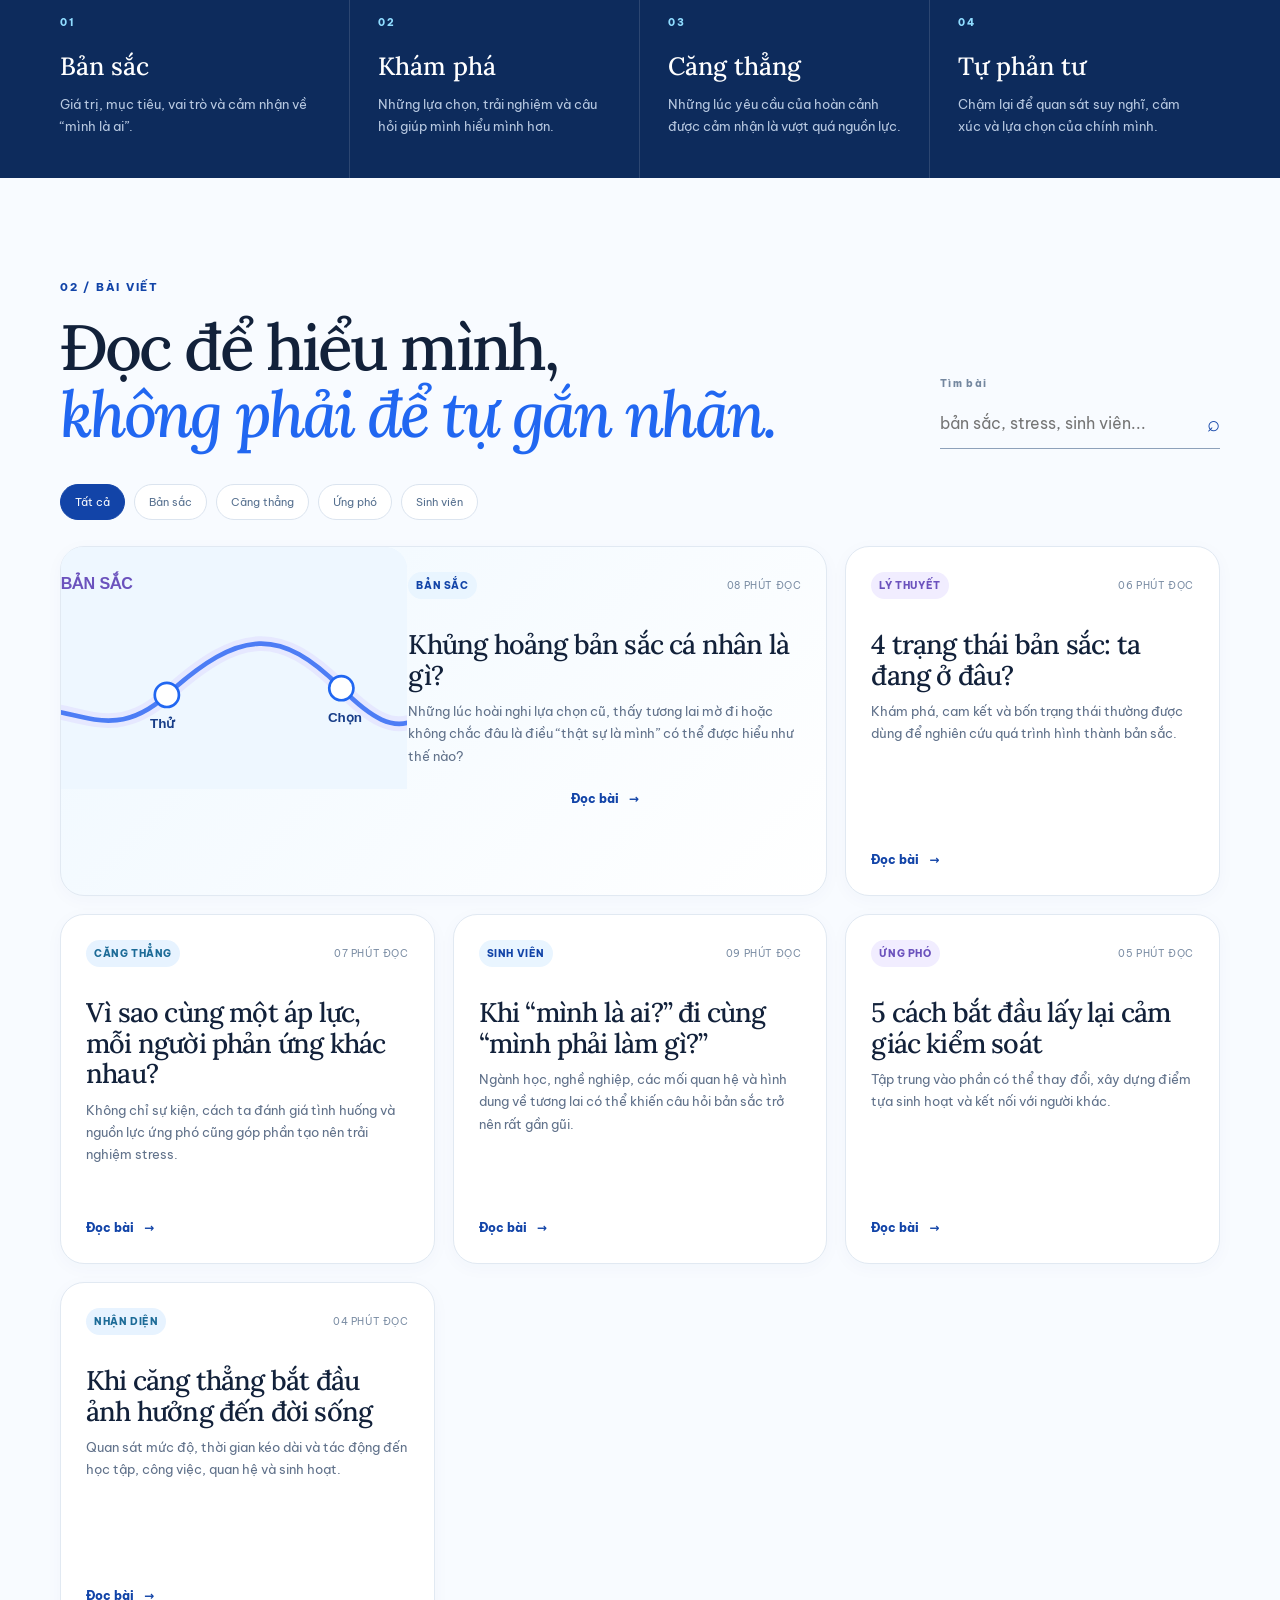
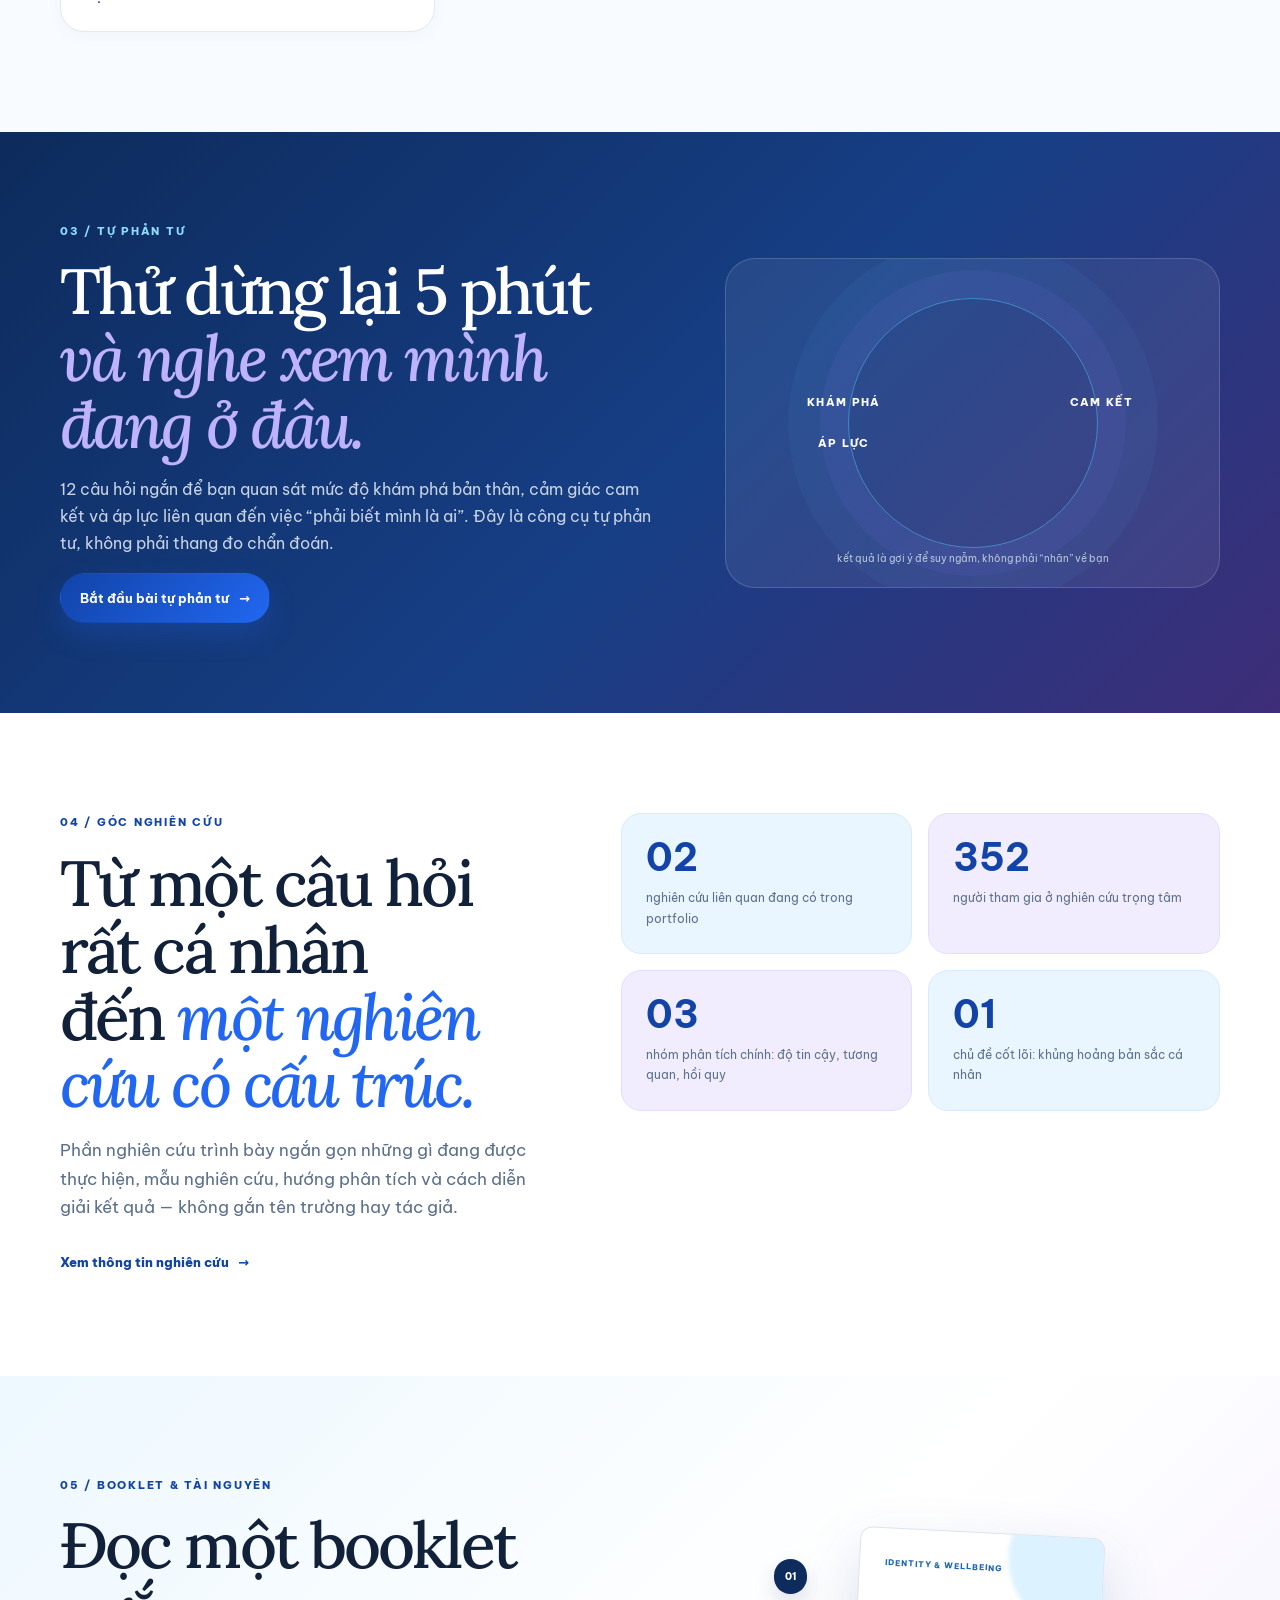
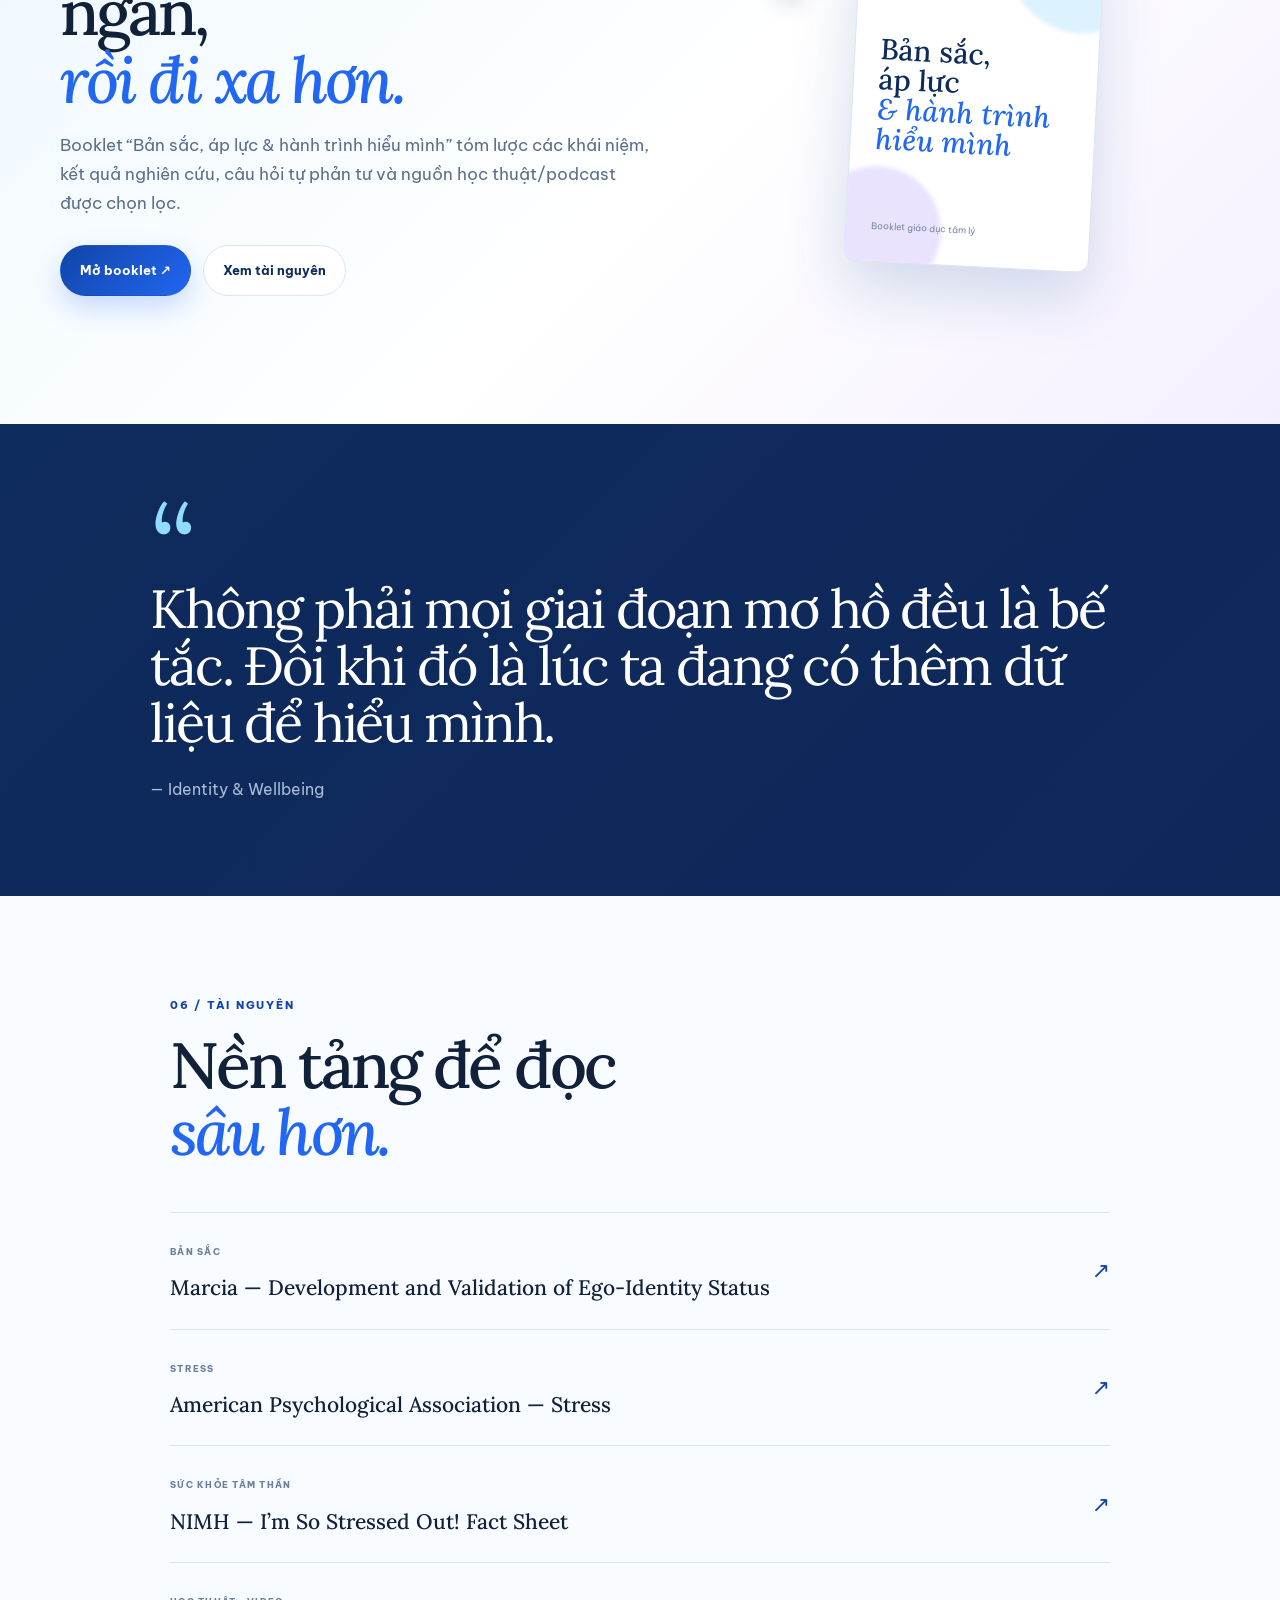
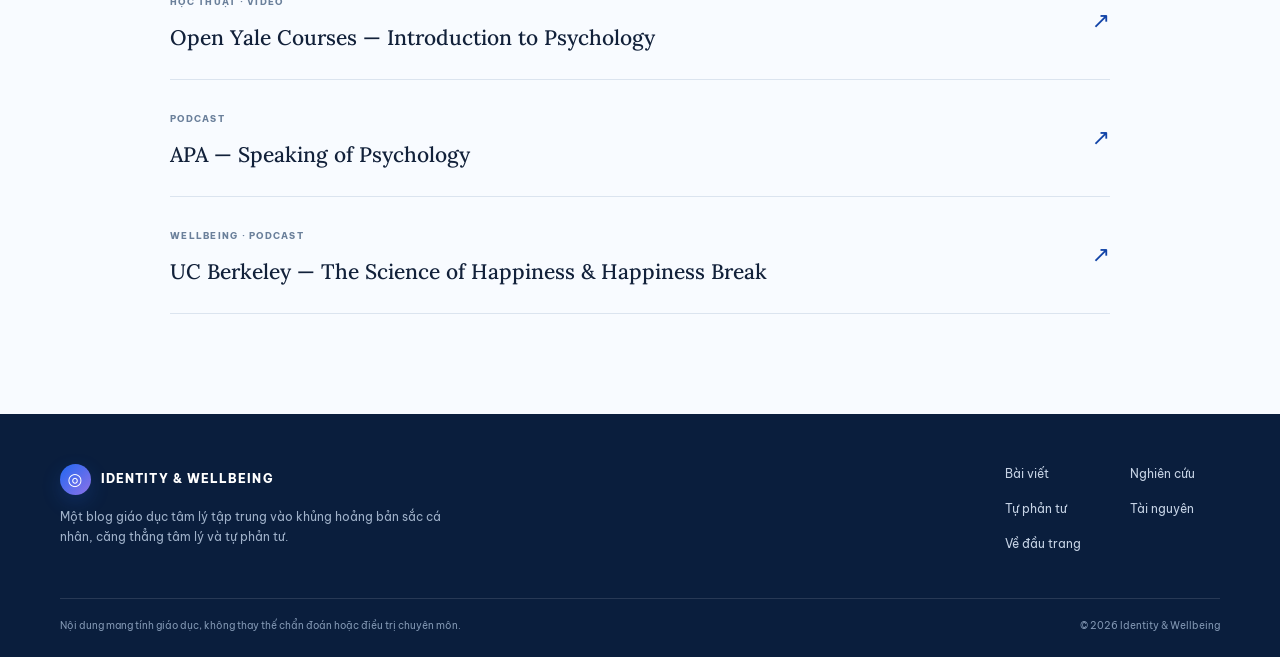
==== commit 63faff0b: "Add files via upload" ====
--- a/index.html
+++ b/index.html
@@ -4,7 +4,7 @@
   <meta charset="UTF-8" />
   <meta name="viewport" content="width=device-width, initial-scale=1.0" />
   <meta name="description" content="Identity & Wellbeing — không gian kiến thức tâm lý học về bản sắc cá nhân, căng thẳng tâm lý và hành trình hiểu mình." />
-  <title>Identity Wellbeing — Tâm lý học về bản sắc & căng thẳng</title>
+  <title>Identity & Wellbeing — Tâm lý học về bản sắc & căng thẳng</title>
   <link rel="preconnect" href="https://fonts.googleapis.com" />
   <link rel="preconnect" href="https://fonts.gstatic.com" crossorigin />
   <link href="https://fonts.googleapis.com/css2?family=Be+Vietnam+Pro:wght@400;500;600;700;800&family=Lora:ital,wght@0,400;0,500;0,600;1,400;1,500&display=swap" rel="stylesheet" />
@@ -40,11 +40,11 @@
       <div class="hero-grid container">
         <div class="hero-copy">
           <p class="eyebrow">PSYCHOLOGY • IDENTITY • STRESS</p>
-          <h1>Mình là ai,<br /><em>trong cuộc đời vô thường này?</em></h1>
+          <h1>Mình là ai,<br /><em>khi mọi thứ đang đổi?</em></h1>
           <p class="hero-lead">Một không gian về <strong>khủng hoảng bản sắc cá nhân</strong> — nơi những câu hỏi về giá trị, lựa chọn, vai trò và tương lai được nhìn dưới góc độ tâm lý học, cùng với cách chúng có thể liên quan đến căng thẳng tâm lý.</p>
           <div class="hero-actions">
             <a class="btn btn-primary" href="#articles">Khám phá bài viết <span>↗</span></a>
-            <a class="btn btn-light" href="tu-phan-tu.html">Thử bảng câu hỏi tự phản tư</a>
+            <a class="btn btn-light" href="tu-phan-tu.html">Thử bài tự phản tư</a>
           </div>
           <div class="hero-mini-stats">
             <div><b>01</b><span>chủ đề trọng tâm</span></div>
@@ -67,7 +67,7 @@
         <div class="section-kicker">01 / CHỦ ĐỀ TRỌNG TÂM</div>
         <div class="about-grid">
           <div>
-            <h2>Khủng hoảng bản sắc không đơn giản là <em>câu hỏi “Tôi là ai?”.</em></h2>
+            <h2>Khủng hoảng bản sắc không chỉ là <em>“không biết mình là ai”.</em></h2>
             <p class="lead-paragraph">Nó có thể là một giai đoạn mà những điều từng chắc chắn bắt đầu trở nên không còn rõ ràng: mình coi trọng điều gì, muốn trở thành ai, thuộc về đâu, và lựa chọn nào thật sự phù hợp với mình.</p>
           </div>
           <div class="about-copy">
@@ -84,12 +84,12 @@
         <div class="topic-cell">
           <span class="topic-number">01</span>
           <h3>Bản sắc</h3>
-          <p>Giá trị, mục tiêu, vai trò và cảm nhận về bản thân.</p>
+          <p>Giá trị, mục tiêu, vai trò và cảm nhận về “mình là ai”.</p>
         </div>
         <div class="topic-cell">
           <span class="topic-number">02</span>
           <h3>Khám phá</h3>
-          <p>Những lựa chọn, trải nghiệm và câu hỏi giúp hiểu mình hơn.</p>
+          <p>Những lựa chọn, trải nghiệm và câu hỏi giúp mình hiểu mình hơn.</p>
         </div>
         <div class="topic-cell">
           <span class="topic-number">03</span>
@@ -99,7 +99,7 @@
         <div class="topic-cell">
           <span class="topic-number">04</span>
           <h3>Tự phản tư</h3>
-          <p>Khoảng thời gian quý giá để quan sát suy nghĩ, cảm xúc và lựa chọn của chính mình.</p>
+          <p>Chậm lại để quan sát suy nghĩ, cảm xúc và lựa chọn của chính mình.</p>
         </div>
       </div>
     </section>
@@ -130,7 +130,7 @@
             <div class="article-illustration"><img src="identity-path.svg" alt="Minh họa con đường khám phá bản sắc" /></div>
             <div class="card-meta"><span class="pill">BẢN SẮC</span><span>08 phút đọc</span></div>
             <h3>Khủng hoảng bản sắc cá nhân là gì?</h3>
-            <p>Những lúc hoài nghi lựa chọn cũ, thấy tương lai mờ đi hoặc không chắc điều gì mới thật sự là mình sẽ được hiểu như thế nào?</p>
+            <p>Những lúc hoài nghi lựa chọn cũ, thấy tương lai mờ đi hoặc không chắc đâu là điều “thật sự là mình” có thể được hiểu như thế nào?</p>
             <button class="read-more" data-article="identity-crisis">Đọc bài <span>→</span></button>
           </article>
 
@@ -177,9 +177,8 @@
       <div class="container self-check-grid">
         <div>
           <div class="section-kicker">03 / TỰ PHẢN TƯ</div>
-          <h2>Hãy dừng lại và làm thử<br /><em>để trả lời cho những câu hỏi trong thâm tâm.</em></h2>
-          <p>12 câu hỏi ngắn để bạn quan sát mức độ khám phá bản thân, cảm giác cam kết và áp lực liên quan đến việc mơ hồ về bản thân. 
-          </p>Lưu ý: Đây là công cụ tự phản tư, không phải thang đo chẩn đoán.</p>
+          <h2>Thử dừng lại 5 phút<br /><em>và nghe xem mình đang ở đâu.</em></h2>
+          <p>12 câu hỏi ngắn để bạn quan sát mức độ khám phá bản thân, cảm giác cam kết và áp lực liên quan đến việc “phải biết mình là ai”. Đây là công cụ tự phản tư, không phải thang đo chẩn đoán.</p>
           <a class="btn btn-primary" href="tu-phan-tu.html">Bắt đầu bài tự phản tư <span>→</span></a>
         </div>
         <div class="self-check-card">
@@ -211,7 +210,7 @@
       <div class="container booklet-callout-grid">
         <div>
           <div class="section-kicker">05 / BOOKLET & TÀI NGUYÊN</div>
-          <h2>Một cuốn booklet ngắn,<br /><em>tóm gọn quá trình hình thành chính mình.</em></h2>
+          <h2>Đọc một booklet ngắn,<br /><em>rồi đi xa hơn.</em></h2>
           <p class="lead-paragraph">Booklet “Bản sắc, áp lực & hành trình hiểu mình” tóm lược các khái niệm, kết quả nghiên cứu, câu hỏi tự phản tư và nguồn học thuật/podcast được chọn lọc.</p>
           <div class="hero-actions"><a class="btn btn-primary" href="booklet-ban-sac-stress.pdf" target="_blank" rel="noopener">Mở booklet ↗</a><a class="btn btn-light" href="tai-nguyen.html">Xem tài nguyên</a></div>
         </div>
@@ -225,7 +224,7 @@
     <section class="quote-section">
       <div class="container quote-grid">
         <div class="quote-mark">“</div>
-        <blockquote>Không phải mọi giai đoạn mơ hồ đều là bế tắc. Đôi khi đó là lúc ta đang có thêm cơ hội để "ve sầu thoát xác".</blockquote>
+        <blockquote>Không phải mọi giai đoạn mơ hồ đều là bế tắc. Đôi khi đó là lúc ta đang có thêm dữ liệu để hiểu mình.</blockquote>
         <p>— Identity & Wellbeing</p>
       </div>
     </section>
@@ -233,7 +232,7 @@
     <section class="resources section-pad">
       <div class="container resources-wrap">
         <div class="section-kicker">06 / TÀI NGUYÊN</div>
-        <h2>Các kiến thức khoa học<br /><em>chuyên sâu hơn.</em></h2>
+        <h2>Nền tảng để đọc<br /><em>sâu hơn.</em></h2>
         <div class="resource-list">
           <a class="resource" href="https://doi.org/10.1037/h0023281" target="_blank" rel="noopener"><div><span class="resource-type">BẢN SẮC</span><h3>Marcia — Development and Validation of Ego-Identity Status</h3></div><span class="arrow">↗</span></a>
           <a class="resource" href="https://www.apa.org/topics/stress" target="_blank" rel="noopener"><div><span class="resource-type">STRESS</span><h3>American Psychological Association — Stress</h3></div><span class="arrow">↗</span></a>
@@ -251,7 +250,7 @@
       <div><a class="brand footer-brand" href="index.html"><span class="brand-mark">◎</span><span>IDENTITY & WELLBEING</span></a><p>Một blog giáo dục tâm lý tập trung vào khủng hoảng bản sắc cá nhân, căng thẳng tâm lý và tự phản tư.</p></div>
       <div class="footer-links"><a href="#articles">Bài viết</a><a href="nghien-cuu.html">Nghiên cứu</a><a href="tu-phan-tu.html">Tự phản tư</a><a href="tai-nguyen.html">Tài nguyên</a><a href="#top">Về đầu trang</a></div>
     </div>
-    <div class="container footer-bottom"><span>Nội dung mang tính giáo dục giải trí, không thay thế chẩn đoán hoặc điều trị chuyên môn.</span><span>© 2026 Identity & Wellbeing</span></div>
+    <div class="container footer-bottom"><span>Nội dung mang tính giáo dục, không thay thế chẩn đoán hoặc điều trị chuyên môn.</span><span>© 2026 Identity & Wellbeing</span></div>
   </footer>
 
   <div class="modal" id="articleModal" aria-hidden="true">
@@ -266,5 +265,6 @@
   </div>
 
   <script src="script.js"></script>
+  <script src="ambient.js"></script>
 </body>
 </html>
--- a/style.css
+++ b/style.css
@@ -15,6 +15,23 @@
 @media (max-width: 900px){.stress-grid{grid-template-columns:repeat(2,1fr)}.forecast-grid{grid-template-columns:1fr}.section-art-small{width:90px}}
 @media (max-width: 640px){.section-title-row{align-items:flex-start}.section-art-small{display:none}.stress-grid{grid-template-columns:1fr}.data-panel{padding:20px}.data-table th,.data-table td{padding:13px 12px}}
 
+
+/* Embedded video library */
+.video-section{background:#fff}
+.video-grid{display:grid;grid-template-columns:repeat(3,1fr);gap:18px;margin-top:36px}
+.video-card{background:#fff;border:1px solid #dfe8f1;border-radius:24px;overflow:hidden;box-shadow:0 12px 35px rgba(25,70,130,.06)}
+.video-card.purple-video{background:#fbf9ff;border-color:#e4dcff}
+.video-card.mint-video{background:#f3fbf7;border-color:#d9eee4}
+.video-frame{aspect-ratio:16/9;background:#0c2147}
+.video-frame iframe{width:100%;height:100%;border:0;display:block}
+.video-copy{padding:22px 22px 24px}
+.video-copy .tag{font-size:9px;letter-spacing:.12em;font-weight:800;color:var(--blue-700)}
+.video-copy h3{font-family:"Lora",Georgia,serif;font-size:24px;line-height:1.17;font-weight:500;margin:14px 0 10px}
+.video-copy p{font-size:12px;color:#647791;margin:0}
+.video-copy .resource-link{margin-top:16px;padding-top:0}
+@media(max-width:980px){.video-grid{grid-template-columns:1fr 1fr}}
+@media(max-width:640px){.video-grid{grid-template-columns:1fr}.video-copy h3{font-size:22px}}
+
 /* Booklet and resource hub */
 .booklet-callout{background:linear-gradient(135deg,#edf8ff 0%,#ffffff 55%,#f4efff 100%)}
 .booklet-callout-grid{display:grid;grid-template-columns:1.1fr .9fr;gap:70px;align-items:center}
@@ -26,3 +43,6 @@
 .resource-hub{background:var(--paper)}.resource-hero{background:linear-gradient(135deg,var(--blue-950),#17417c 55%,#5a458f);color:#fff;padding:96px 0}.resource-hero-grid{display:grid;grid-template-columns:1.05fr .95fr;align-items:center;gap:60px}.resource-hero h1{font-family:"Lora",Georgia,serif;font-size:clamp(48px,6vw,78px);font-weight:500;letter-spacing:-.045em;line-height:1.05;margin:18px 0}.resource-hero h1 em{color:#8fdcff}.resource-hero p{max-width:680px;color:#cad9ec;font-size:16px}.resource-hero-card{background:rgba(255,255,255,.08);border:1px solid rgba(255,255,255,.14);border-radius:28px;padding:28px;backdrop-filter:blur(12px)}.resource-hero-card b{display:block;font-size:12px;letter-spacing:.12em;color:#8fdcff}.resource-hero-card h3{font-family:"Lora",Georgia,serif;font-size:27px;font-weight:500;margin:15px 0}.resource-hero-card p{font-size:13px;margin:0}.resource-section{padding:88px 0}.resource-section h2{font-size:clamp(38px,4.8vw,58px)}.resource-grid{display:grid;grid-template-columns:repeat(3,1fr);gap:16px;margin-top:35px}.resource-card{background:#fff;border:1px solid #dee7f1;border-radius:22px;padding:24px;min-height:245px;display:flex;flex-direction:column;box-shadow:0 10px 30px rgba(25,70,130,.05)}.resource-card .tag{font-size:9px;letter-spacing:.12em;font-weight:800;color:var(--blue-700)}.resource-card h3{font-family:"Lora",Georgia,serif;font-size:23px;font-weight:500;line-height:1.17;margin:17px 0 9px}.resource-card p{font-size:12px;color:#647791;margin:0}.resource-card .resource-link{margin-top:auto;padding-top:18px;color:var(--blue-700);font-size:11px;font-weight:800;display:inline-flex;gap:7px}.resource-card.purple{background:var(--purple-100);border-color:#e2d9ff}.resource-card.mint{background:#eef8f4;border-color:#d7eee4}.booklet-viewer{background:#fff;border:1px solid #dfe8f1;border-radius:24px;padding:15px;margin-top:35px;box-shadow:0 12px 40px rgba(25,70,130,.07)}.booklet-viewer iframe{display:block;width:100%;height:min(76vh,900px);border:0;border-radius:15px;background:#f4f7fb}.resource-note{margin-top:22px;padding:16px 19px;border-radius:16px;background:#f1edff;color:#5f5875;font-size:11px}
 @media(max-width:980px){.booklet-callout-grid,.resource-hero-grid{grid-template-columns:1fr}.booklet-preview{min-height:340px}.resource-grid{grid-template-columns:1fr 1fr}}
 @media(max-width:640px){.resource-grid{grid-template-columns:1fr}.resource-hero{padding:70px 0}.resource-section{padding:68px 0}.booklet-sheet{width:220px}.booklet-callout h2{font-size:43px}}
+
+/* Ambient sound + focus experience */
+.scroll-progress{position:fixed;top:0;left:0;right:0;height:3px;background:rgba(15,48,91,.07);z-index:1200;pointer-events:none}.scroll-progress span{display:block;width:0;height:100%;background:linear-gradient(90deg,#1677cf,#7158cb);transition:width .08s linear}.wellbeing-dock{position:fixed;right:20px;bottom:20px;z-index:1100;font-size:13px}.sound-trigger{border:1px solid rgba(15,65,120,.12);background:rgba(255,255,255,.92);color:#113a68;border-radius:999px;padding:11px 14px;display:flex;align-items:center;gap:8px;box-shadow:0 12px 32px rgba(18,61,112,.13);backdrop-filter:blur(16px);cursor:pointer;font:700 12px "Be Vietnam Pro",sans-serif}.sound-icon{font-size:16px}.sound-status-dot{width:8px;height:8px;border-radius:50%;background:#c8d4e4;box-shadow:0 0 0 4px rgba(200,212,228,.22)}.sound-status-dot.on{background:#1f86d2;box-shadow:0 0 0 4px rgba(31,134,210,.16);animation:soundPulse 1.8s infinite}.sound-panel{width:min(350px,calc(100vw - 30px));margin-top:10px;background:rgba(255,255,255,.97);border:1px solid rgba(18,66,120,.12);border-radius:24px;padding:18px;box-shadow:0 24px 60px rgba(17,57,105,.18);backdrop-filter:blur(18px)}.sound-panel-head{display:flex;justify-content:space-between;align-items:flex-start;gap:12px}.sound-kicker{font-size:9px;letter-spacing:.15em;font-weight:800;color:#2072be}.sound-panel h3{font-family:"Lora",Georgia,serif;font-weight:500;color:#123a68;margin:6px 0 0;font-size:23px}.sound-close{border:0;background:#f2f6fb;color:#315477;border-radius:50%;width:30px;height:30px;font-size:20px;cursor:pointer}.sound-mode-row{display:grid;grid-template-columns:1fr 1fr;gap:8px;margin:18px 0 14px}.sound-mode{border:1px solid #dae5f2;background:#f9fbfe;color:#49617a;border-radius:16px;padding:12px;text-align:left;cursor:pointer}.sound-mode b{display:block;color:#174b7c;font-size:12px}.sound-mode span{font-size:10px}.sound-mode.active{border-color:#a9d3f4;background:#eef8ff;box-shadow:inset 0 0 0 1px rgba(22,119,207,.08)}.sound-controls{display:grid;gap:12px}.sound-play{border:0;background:linear-gradient(135deg,#0e6fc3,#236bd7);color:#fff;border-radius:14px;padding:12px 14px;font:800 12px "Be Vietnam Pro",sans-serif;cursor:pointer}.sound-play span{margin-right:4px}.sound-volume{display:grid;grid-template-columns:auto 1fr;align-items:center;gap:12px;color:#52677f;font-size:10px;font-weight:700}.sound-volume input{width:100%;accent-color:#1a75c7}.sound-state{margin-top:12px;font-weight:800;color:#1c5688;font-size:11px}.sound-note{font-size:9px;line-height:1.6;color:#73869d;margin:10px 0 12px}.focus-toggle{width:100%;border:1px solid #ddd7f5;background:#f7f4ff;color:#65549f;border-radius:13px;padding:10px 12px;font:800 10px "Be Vietnam Pro",sans-serif;cursor:pointer}.focus-toggle.active{background:#ece6ff;border-color:#cfc1f5}.back-top{position:fixed;right:22px;bottom:88px;z-index:1040;border:0;width:40px;height:40px;border-radius:50%;background:#0e3764;color:#fff;font-size:18px;cursor:pointer;box-shadow:0 12px 25px rgba(12,54,100,.22);opacity:0;transform:translateY(10px);pointer-events:none;transition:.2s ease}.back-top.show{opacity:1;transform:none;pointer-events:auto}.focus-mode .site-header{opacity:.88}.focus-mode .hero-actions,.focus-mode .topic-strip{filter:saturate(.85)}.focus-mode .section-pad{padding-top:92px;padding-bottom:92px}.focus-mode .wellbeing-dock{filter:none}@keyframes soundPulse{0%,100%{transform:scale(1)}50%{transform:scale(1.18)}}@media(max-width:640px){.wellbeing-dock{right:12px;bottom:12px}.sound-trigger{padding:10px 12px}.sound-trigger-text{font-size:10px}.back-top{right:14px;bottom:78px}.sound-panel{padding:16px}.sound-mode-row{grid-template-columns:1fr}.focus-mode .section-pad{padding-top:74px;padding-bottom:74px}}
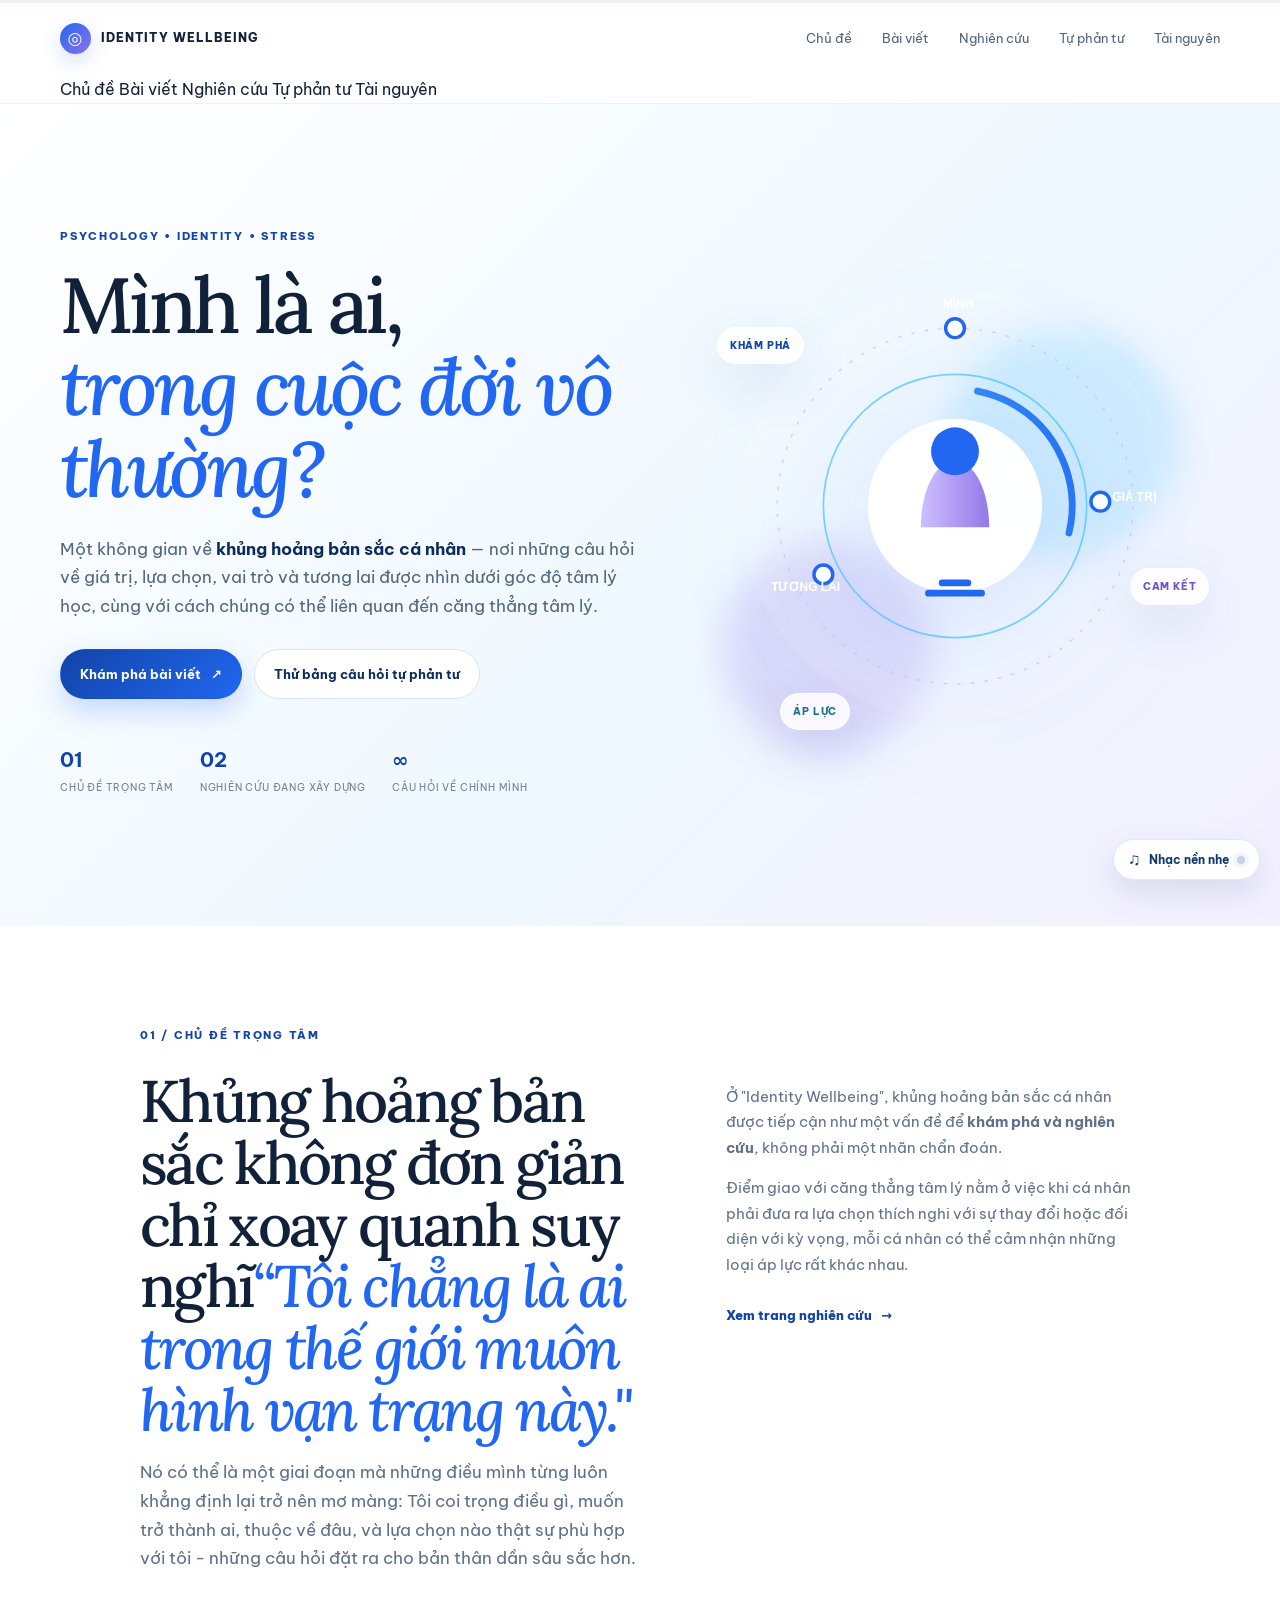
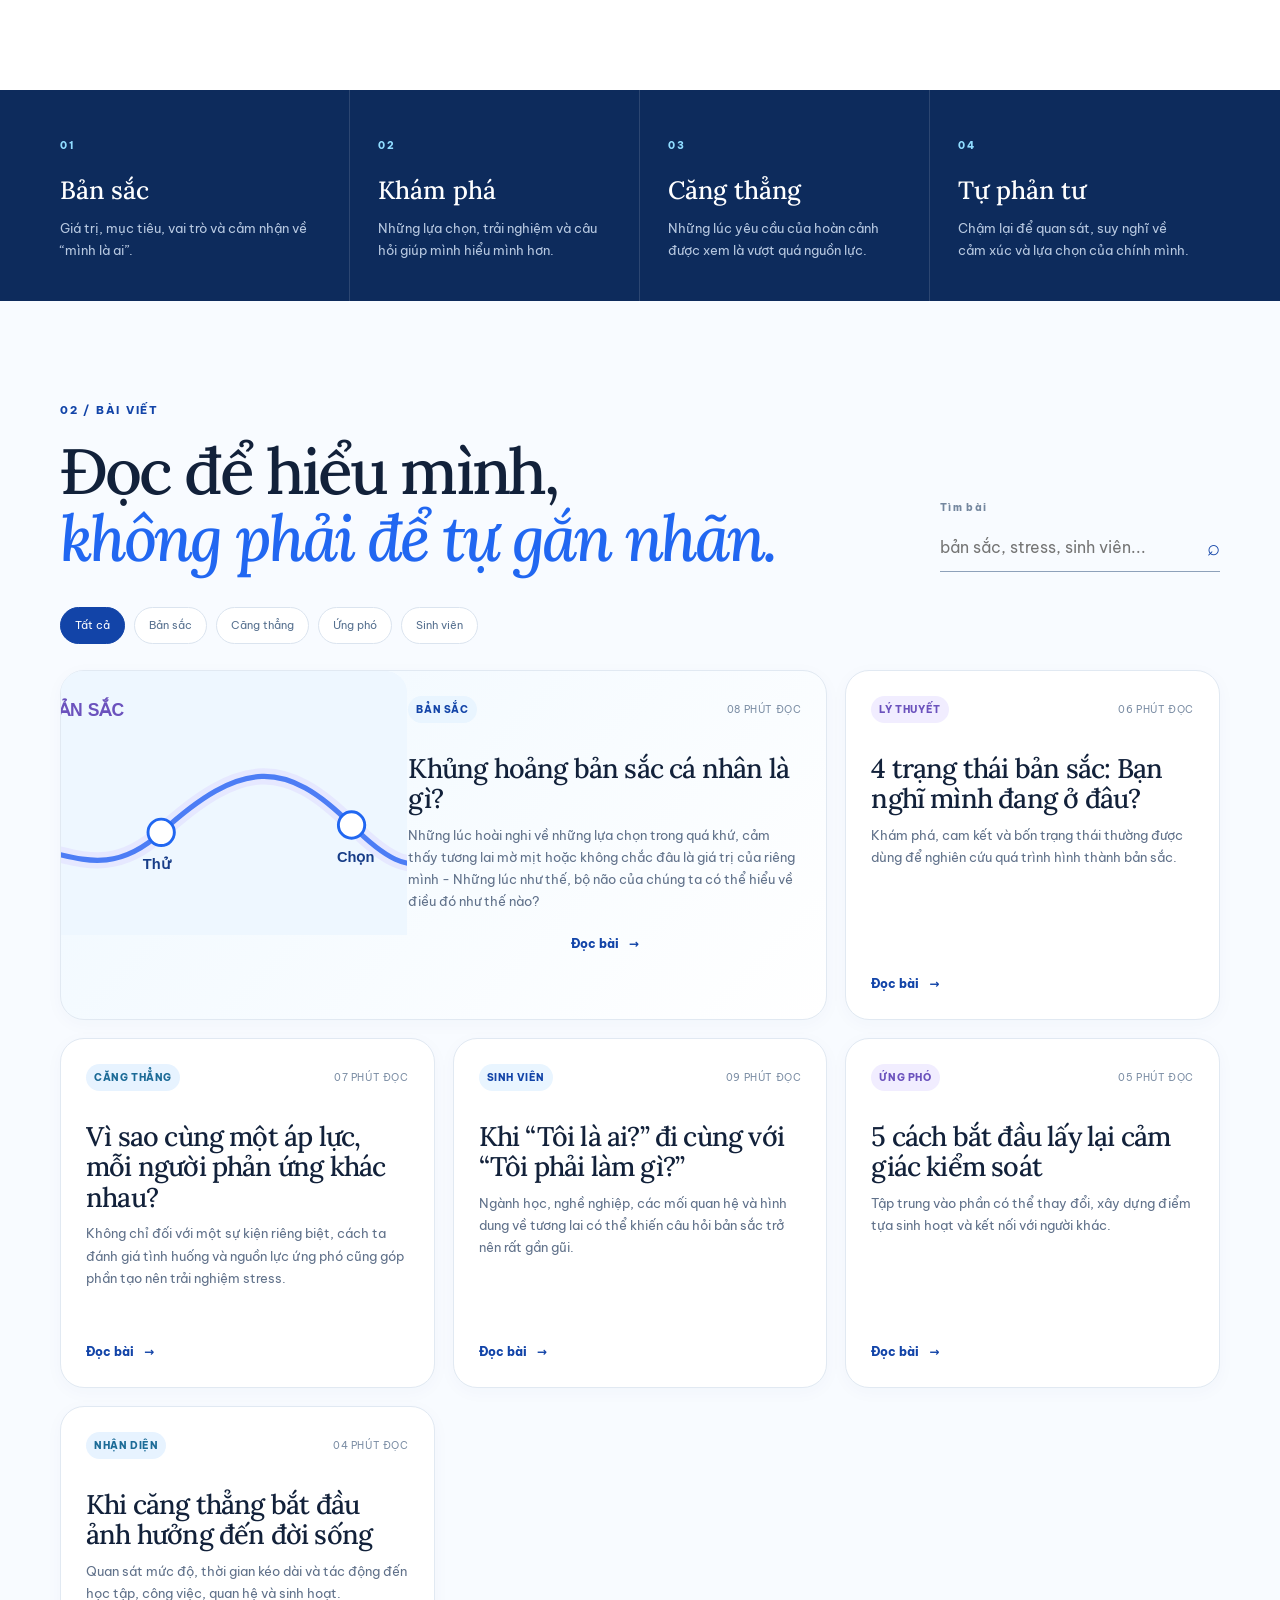
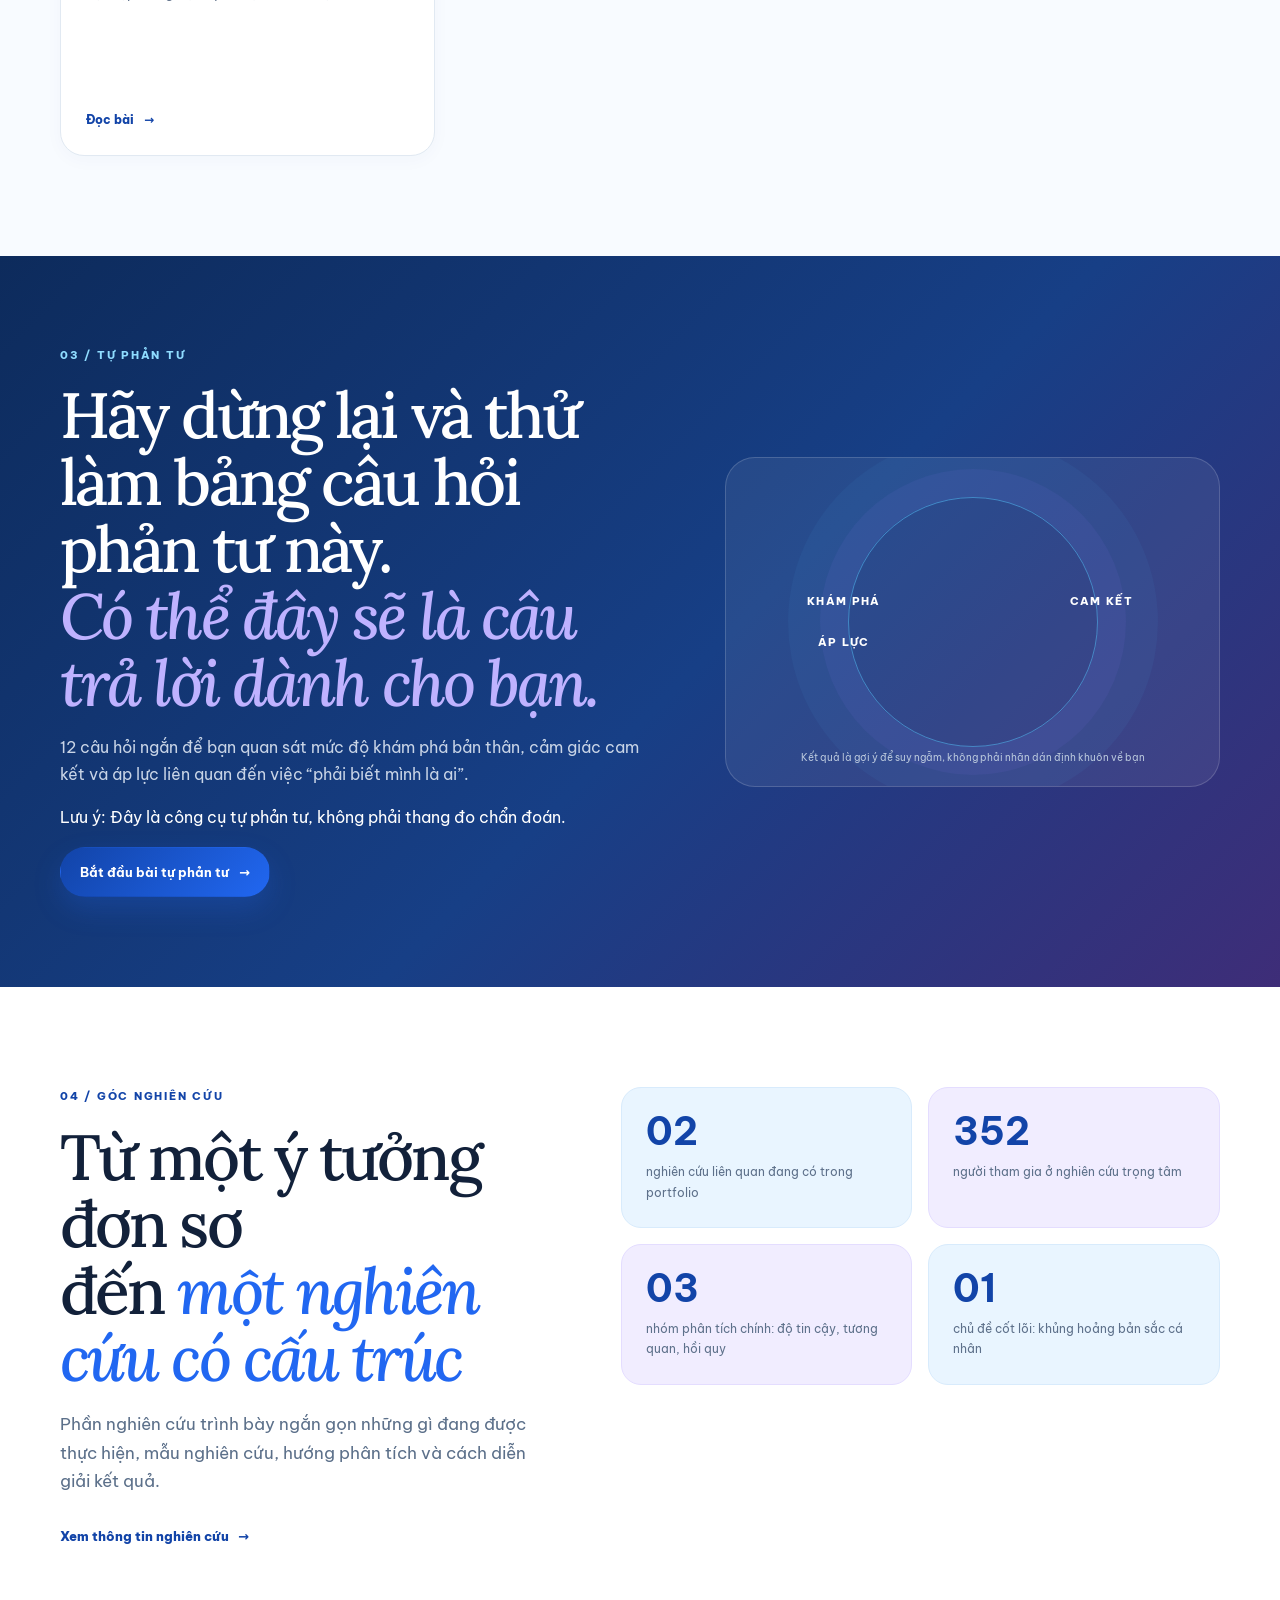
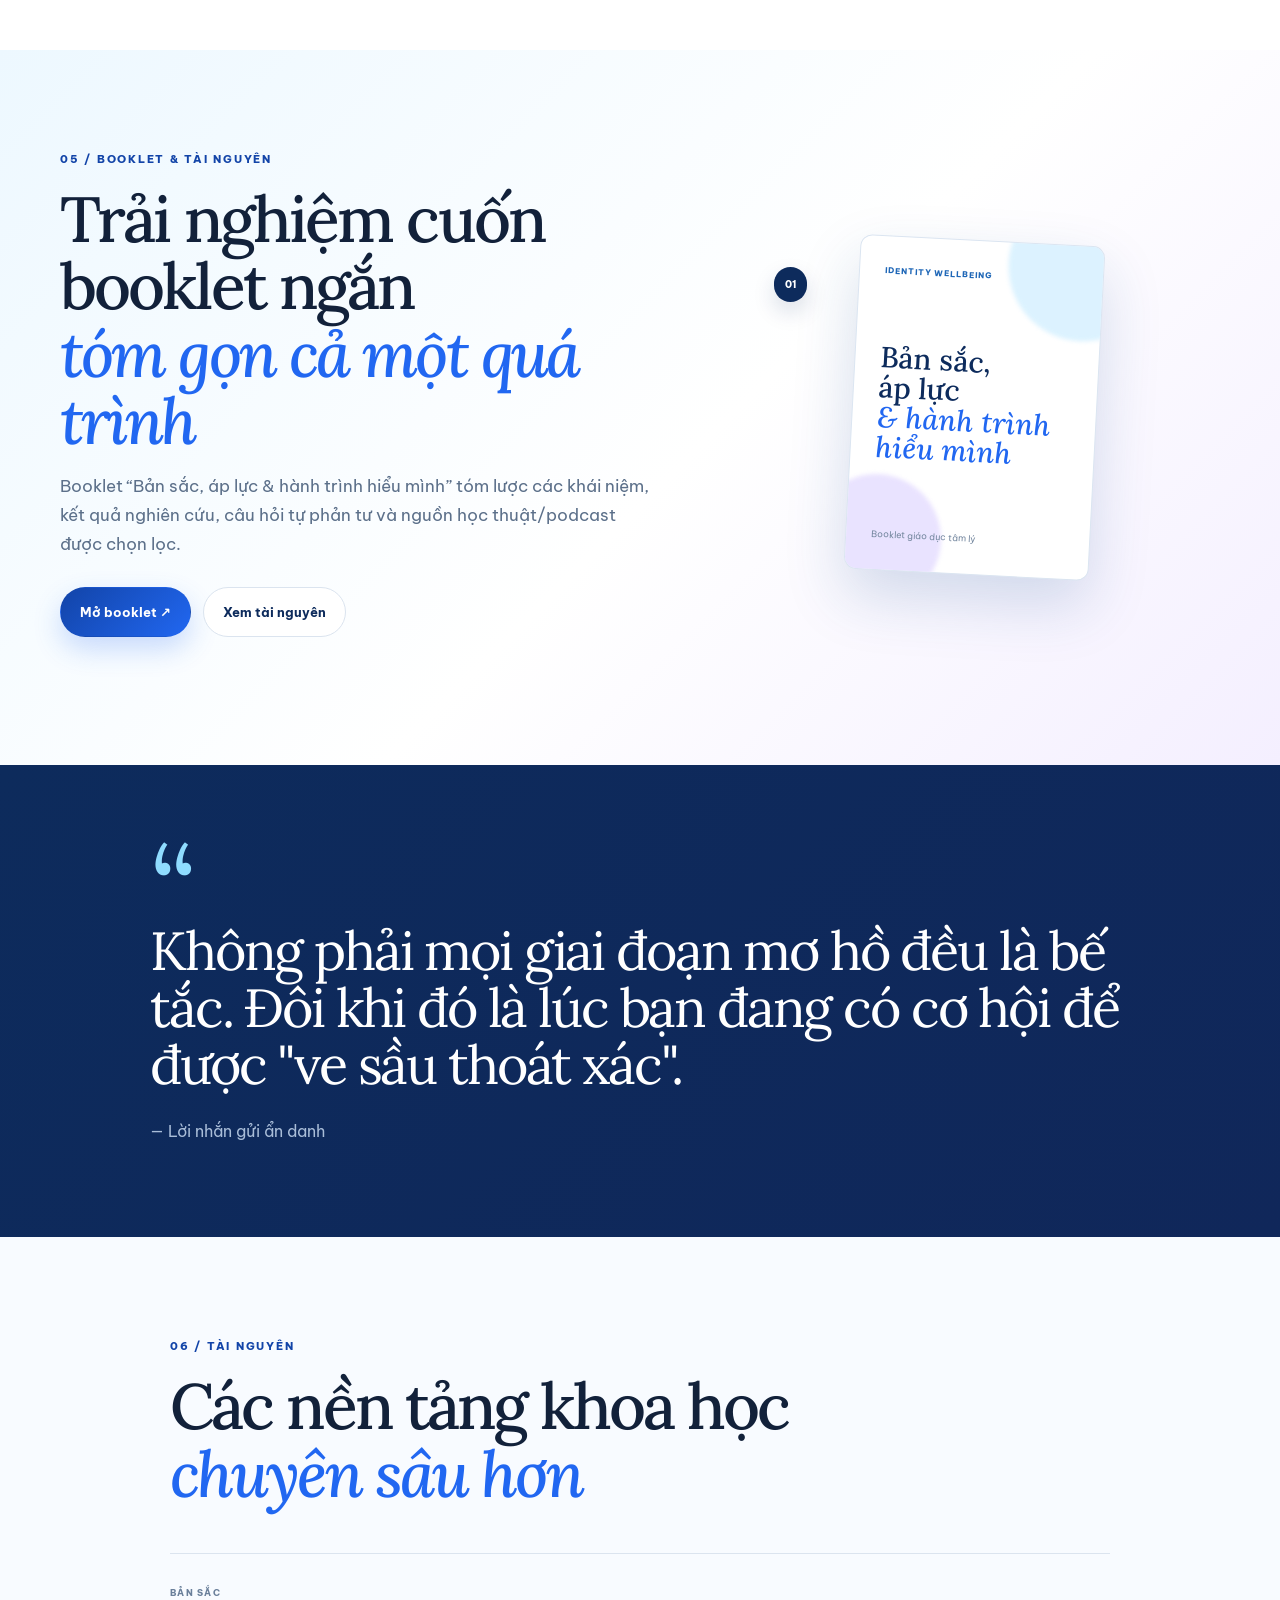
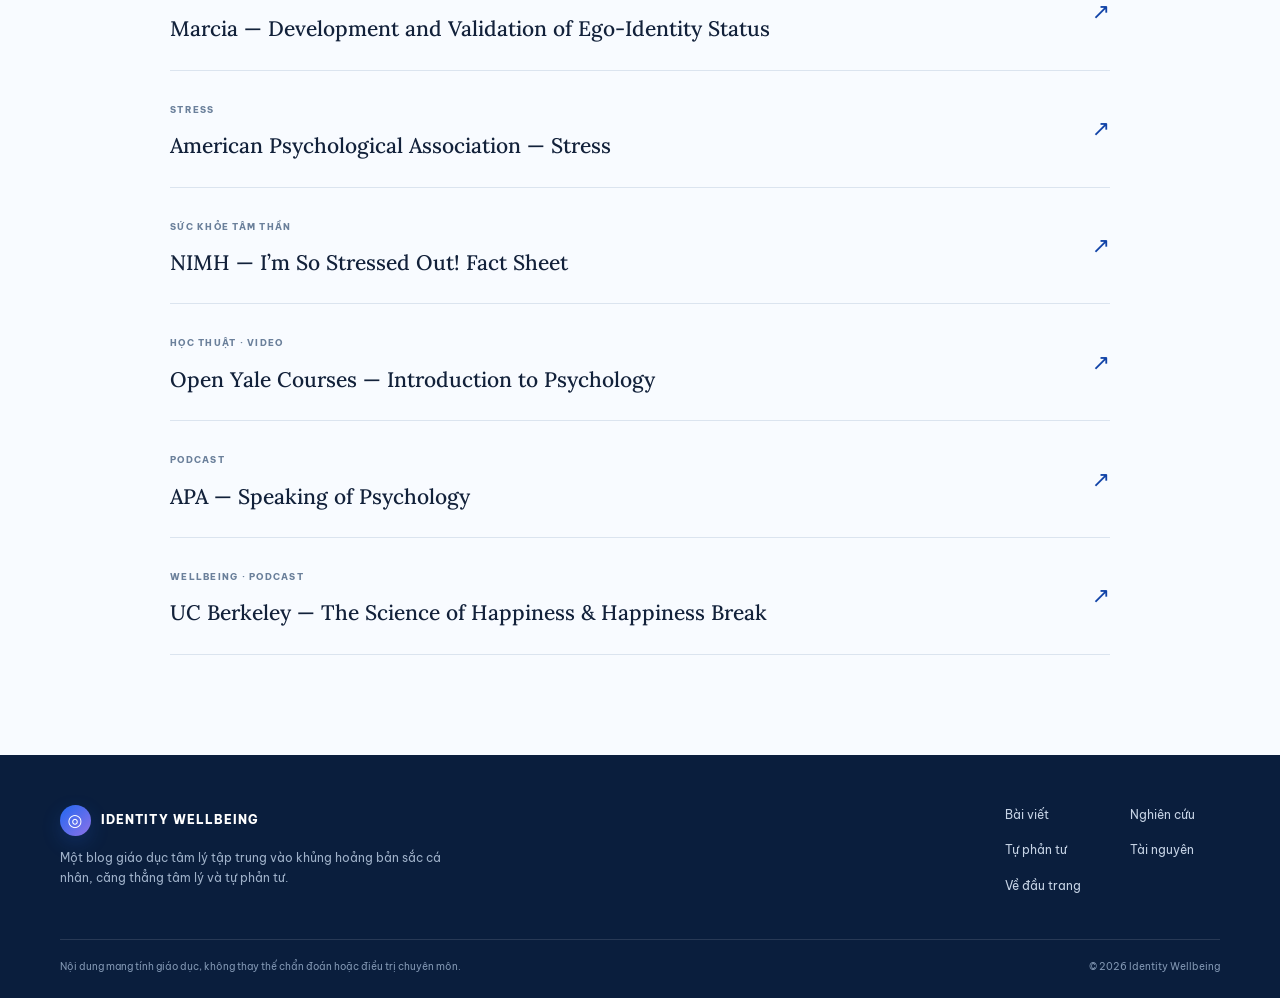
==== commit 1e2daab5: "Update index.html" ====
--- a/index.html
+++ b/index.html
@@ -3,8 +3,8 @@
 <head>
   <meta charset="UTF-8" />
   <meta name="viewport" content="width=device-width, initial-scale=1.0" />
-  <meta name="description" content="Identity & Wellbeing — không gian kiến thức tâm lý học về bản sắc cá nhân, căng thẳng tâm lý và hành trình hiểu mình." />
-  <title>Identity & Wellbeing — Tâm lý học về bản sắc & căng thẳng</title>
+  <meta name="description" content="Identity Wellbeing — không gian kiến thức tâm lý học về bản sắc cá nhân, căng thẳng tâm lý và hành trình hiểu mình." />
+  <title>Identity Wellbeing — Tâm lý học về bản sắc & căng thẳng</title>
   <link rel="preconnect" href="https://fonts.googleapis.com" />
   <link rel="preconnect" href="https://fonts.gstatic.com" crossorigin />
   <link href="https://fonts.googleapis.com/css2?family=Be+Vietnam+Pro:wght@400;500;600;700;800&family=Lora:ital,wght@0,400;0,500;0,600;1,400;1,500&display=swap" rel="stylesheet" />
@@ -13,9 +13,9 @@
 <body>
   <header class="site-header">
     <nav class="nav container">
-      <a class="brand" href="index.html" aria-label="Identity & Wellbeing trang chủ">
+      <a class="brand" href="index.html" aria-label="Identity Wellbeing trang chủ">
         <span class="brand-mark">◎</span>
-        <span>IDENTITY & WELLBEING</span>
+        <span>IDENTITY WELLBEING</span>
       </a>
       <div class="nav-links">
         <a href="#about">Chủ đề</a>
@@ -40,11 +40,11 @@
       <div class="hero-grid container">
         <div class="hero-copy">
           <p class="eyebrow">PSYCHOLOGY • IDENTITY • STRESS</p>
-          <h1>Mình là ai,<br /><em>khi mọi thứ đang đổi?</em></h1>
+          <h1>Mình là ai,<br /><em>trong cuộc đời vô thường?</em></h1>
           <p class="hero-lead">Một không gian về <strong>khủng hoảng bản sắc cá nhân</strong> — nơi những câu hỏi về giá trị, lựa chọn, vai trò và tương lai được nhìn dưới góc độ tâm lý học, cùng với cách chúng có thể liên quan đến căng thẳng tâm lý.</p>
           <div class="hero-actions">
             <a class="btn btn-primary" href="#articles">Khám phá bài viết <span>↗</span></a>
-            <a class="btn btn-light" href="tu-phan-tu.html">Thử bài tự phản tư</a>
+            <a class="btn btn-light" href="tu-phan-tu.html">Thử bảng câu hỏi tự phản tư</a>
           </div>
           <div class="hero-mini-stats">
             <div><b>01</b><span>chủ đề trọng tâm</span></div>
@@ -67,12 +67,12 @@
         <div class="section-kicker">01 / CHỦ ĐỀ TRỌNG TÂM</div>
         <div class="about-grid">
           <div>
-            <h2>Khủng hoảng bản sắc không chỉ là <em>“không biết mình là ai”.</em></h2>
-            <p class="lead-paragraph">Nó có thể là một giai đoạn mà những điều từng chắc chắn bắt đầu trở nên không còn rõ ràng: mình coi trọng điều gì, muốn trở thành ai, thuộc về đâu, và lựa chọn nào thật sự phù hợp với mình.</p>
+            <h2>Khủng hoảng bản sắc không đơn giản chỉ xoay quanh suy nghĩ<em>“Tôi chẳng là ai trong thế giới muôn hình vạn trạng này."</em></h2>
+            <p class="lead-paragraph">Nó có thể là một giai đoạn mà những điều mình từng luôn khẳng định lại trở nên mơ màng: Tôi coi trọng điều gì, muốn trở thành ai, thuộc về đâu, và lựa chọn nào thật sự phù hợp với tôi - những câu hỏi đặt ra cho bản thân dần sâu sắc hơn.</p>
           </div>
           <div class="about-copy">
-            <p>Trong blog này, “khủng hoảng bản sắc” được tiếp cận như một vấn đề để <strong>khám phá và nghiên cứu</strong>, không phải một nhãn chẩn đoán.</p>
-            <p>Điểm giao với căng thẳng tâm lý nằm ở chỗ: khi phải đưa ra lựa chọn, thích nghi với thay đổi hoặc đối diện kỳ vọng, chúng ta có thể cảm nhận áp lực rất khác nhau.</p>
+            <p>Ở "Identity Wellbeing", khủng hoảng bản sắc cá nhân được tiếp cận như một vấn đề để <strong>khám phá và nghiên cứu</strong>, không phải một nhãn chẩn đoán.</p>
+            <p>Điểm giao với căng thẳng tâm lý nằm ở việc khi cá nhân phải đưa ra lựa chọn thích nghi với sự thay đổi hoặc đối diện với kỳ vọng, mỗi cá nhân có thể cảm nhận những loại áp lực rất khác nhau.</p>
             <a class="text-link" href="nghien-cuu.html">Xem trang nghiên cứu <span>→</span></a>
           </div>
         </div>
@@ -94,12 +94,12 @@
         <div class="topic-cell">
           <span class="topic-number">03</span>
           <h3>Căng thẳng</h3>
-          <p>Những lúc yêu cầu của hoàn cảnh được cảm nhận là vượt quá nguồn lực.</p>
+          <p>Những lúc yêu cầu của hoàn cảnh được xem là vượt quá nguồn lực.</p>
         </div>
         <div class="topic-cell">
           <span class="topic-number">04</span>
           <h3>Tự phản tư</h3>
-          <p>Chậm lại để quan sát suy nghĩ, cảm xúc và lựa chọn của chính mình.</p>
+          <p>Chậm lại để quan sát, suy nghĩ về cảm xúc và lựa chọn của chính mình.</p>
         </div>
       </div>
     </section>
@@ -130,13 +130,13 @@
             <div class="article-illustration"><img src="identity-path.svg" alt="Minh họa con đường khám phá bản sắc" /></div>
             <div class="card-meta"><span class="pill">BẢN SẮC</span><span>08 phút đọc</span></div>
             <h3>Khủng hoảng bản sắc cá nhân là gì?</h3>
-            <p>Những lúc hoài nghi lựa chọn cũ, thấy tương lai mờ đi hoặc không chắc đâu là điều “thật sự là mình” có thể được hiểu như thế nào?</p>
+            <p>Những lúc hoài nghi về những lựa chọn trong quá khứ, cảm thấy tương lai mờ mịt hoặc không chắc đâu là giá trị của riêng mình - Những lúc như thế, bộ não của chúng ta có thể hiểu về điều đó như thế nào?</p>
             <button class="read-more" data-article="identity-crisis">Đọc bài <span>→</span></button>
           </article>
 
           <article class="article-card" data-category="identity" data-keywords="Marcia bốn trạng thái bản sắc đạt được mơ hồ tạm hoãn bị lấy mất">
             <div class="card-meta"><span class="pill pill-purple">LÝ THUYẾT</span><span>06 phút đọc</span></div>
-            <h3>4 trạng thái bản sắc: ta đang ở đâu?</h3>
+            <h3>4 trạng thái bản sắc: Bạn nghĩ mình đang ở đâu?</h3>
             <p>Khám phá, cam kết và bốn trạng thái thường được dùng để nghiên cứu quá trình hình thành bản sắc.</p>
             <button class="read-more" data-article="marcia">Đọc bài <span>→</span></button>
           </article>
@@ -144,13 +144,13 @@
           <article class="article-card" data-category="stress" data-keywords="stress căng thẳng tâm lý áp lực đánh giá nhận thức Lazarus Folkman">
             <div class="card-meta"><span class="pill pill-blue">CĂNG THẲNG</span><span>07 phút đọc</span></div>
             <h3>Vì sao cùng một áp lực, mỗi người phản ứng khác nhau?</h3>
-            <p>Không chỉ sự kiện, cách ta đánh giá tình huống và nguồn lực ứng phó cũng góp phần tạo nên trải nghiệm stress.</p>
+            <p>Không chỉ đối với một sự kiện riêng biệt, cách ta đánh giá tình huống và nguồn lực ứng phó cũng góp phần tạo nên trải nghiệm stress.</p>
             <button class="read-more" data-article="stress-appraisal">Đọc bài <span>→</span></button>
           </article>
 
           <article class="article-card" data-category="identity student" data-keywords="bản sắc sinh viên stress học tập tương lai lựa chọn nghề nghiệp">
             <div class="card-meta"><span class="pill">SINH VIÊN</span><span>09 phút đọc</span></div>
-            <h3>Khi “mình là ai?” đi cùng “mình phải làm gì?”</h3>
+            <h3>Khi “Tôi là ai?” đi cùng với “Tôi phải làm gì?”</h3>
             <p>Ngành học, nghề nghiệp, các mối quan hệ và hình dung về tương lai có thể khiến câu hỏi bản sắc trở nên rất gần gũi.</p>
             <button class="read-more" data-article="students">Đọc bài <span>→</span></button>
           </article>
@@ -177,14 +177,15 @@
       <div class="container self-check-grid">
         <div>
           <div class="section-kicker">03 / TỰ PHẢN TƯ</div>
-          <h2>Thử dừng lại 5 phút<br /><em>và nghe xem mình đang ở đâu.</em></h2>
-          <p>12 câu hỏi ngắn để bạn quan sát mức độ khám phá bản thân, cảm giác cam kết và áp lực liên quan đến việc “phải biết mình là ai”. Đây là công cụ tự phản tư, không phải thang đo chẩn đoán.</p>
+          <h2>Hãy dừng lại và thử làm bảng câu hỏi phản tư này.<br /><em>Có thể đây sẽ là câu trả lời dành cho bạn.</em></h2>
+          <p>12 câu hỏi ngắn để bạn quan sát mức độ khám phá bản thân, cảm giác cam kết và áp lực liên quan đến việc “phải biết mình là ai”. 
+          </p>Lưu ý: Đây là công cụ tự phản tư, không phải thang đo chẩn đoán.</p>
           <a class="btn btn-primary" href="tu-phan-tu.html">Bắt đầu bài tự phản tư <span>→</span></a>
         </div>
         <div class="self-check-card">
           <div class="mini-ring"></div>
           <span>KHÁM PHÁ</span><span>CAM KẾT</span><span>ÁP LỰC</span>
-          <small>kết quả là gợi ý để suy ngẫm, không phải “nhãn” về bạn</small>
+          <small>Kết quả là gợi ý để suy ngẫm, không phải nhãn dán định khuôn về bạn</small>
         </div>
       </div>
     </section>
@@ -193,8 +194,8 @@
       <div class="container research-preview-grid">
         <div>
           <div class="section-kicker">04 / GÓC NGHIÊN CỨU</div>
-          <h2>Từ một câu hỏi rất cá nhân<br />đến <em>một nghiên cứu có cấu trúc.</em></h2>
-          <p class="lead-paragraph">Phần nghiên cứu trình bày ngắn gọn những gì đang được thực hiện, mẫu nghiên cứu, hướng phân tích và cách diễn giải kết quả — không gắn tên trường hay tác giả.</p>
+          <h2>Từ một ý tưởng đơn sơ<br />đến <em>một nghiên cứu có cấu trúc</em></h2>
+          <p class="lead-paragraph">Phần nghiên cứu trình bày ngắn gọn những gì đang được thực hiện, mẫu nghiên cứu, hướng phân tích và cách diễn giải kết quả.</p>
           <a class="text-link" href="nghien-cuu.html">Xem thông tin nghiên cứu <span>→</span></a>
         </div>
         <div class="research-stats">
@@ -210,13 +211,13 @@
       <div class="container booklet-callout-grid">
         <div>
           <div class="section-kicker">05 / BOOKLET & TÀI NGUYÊN</div>
-          <h2>Đọc một booklet ngắn,<br /><em>rồi đi xa hơn.</em></h2>
+          <h2>Trải nghiệm cuốn booklet ngắn<br /><em>tóm gọn cả một quá trình</em></em></h2>
           <p class="lead-paragraph">Booklet “Bản sắc, áp lực & hành trình hiểu mình” tóm lược các khái niệm, kết quả nghiên cứu, câu hỏi tự phản tư và nguồn học thuật/podcast được chọn lọc.</p>
           <div class="hero-actions"><a class="btn btn-primary" href="booklet-ban-sac-stress.pdf" target="_blank" rel="noopener">Mở booklet ↗</a><a class="btn btn-light" href="tai-nguyen.html">Xem tài nguyên</a></div>
         </div>
         <div class="booklet-preview">
           <div class="booklet-spine">01</div>
-          <div class="booklet-sheet"><span>IDENTITY & WELLBEING</span><strong>Bản sắc,<br />áp lực<br /><em>& hành trình<br />hiểu mình</em></strong><small>Booklet giáo dục tâm lý</small></div>
+          <div class="booklet-sheet"><span>IDENTITY WELLBEING</span><strong>Bản sắc,<br />áp lực<br /><em>& hành trình<br />hiểu mình</em></strong><small>Booklet giáo dục tâm lý</small></div>
         </div>
       </div>
     </section>
@@ -224,15 +225,15 @@
     <section class="quote-section">
       <div class="container quote-grid">
         <div class="quote-mark">“</div>
-        <blockquote>Không phải mọi giai đoạn mơ hồ đều là bế tắc. Đôi khi đó là lúc ta đang có thêm dữ liệu để hiểu mình.</blockquote>
-        <p>— Identity & Wellbeing</p>
+        <blockquote>Không phải mọi giai đoạn mơ hồ đều là bế tắc. Đôi khi đó là lúc bạn đang có cơ hội để được "ve sầu thoát xác".</blockquote>
+        <p>— Lời nhắn gửi ẩn danh</p>
       </div>
     </section>
 
     <section class="resources section-pad">
       <div class="container resources-wrap">
         <div class="section-kicker">06 / TÀI NGUYÊN</div>
-        <h2>Nền tảng để đọc<br /><em>sâu hơn.</em></h2>
+        <h2>Các nền tảng khoa học<br /><em>chuyên sâu hơn</em></h2>
         <div class="resource-list">
           <a class="resource" href="https://doi.org/10.1037/h0023281" target="_blank" rel="noopener"><div><span class="resource-type">BẢN SẮC</span><h3>Marcia — Development and Validation of Ego-Identity Status</h3></div><span class="arrow">↗</span></a>
           <a class="resource" href="https://www.apa.org/topics/stress" target="_blank" rel="noopener"><div><span class="resource-type">STRESS</span><h3>American Psychological Association — Stress</h3></div><span class="arrow">↗</span></a>
@@ -247,10 +248,10 @@
 
   <footer class="footer">
     <div class="container footer-top">
-      <div><a class="brand footer-brand" href="index.html"><span class="brand-mark">◎</span><span>IDENTITY & WELLBEING</span></a><p>Một blog giáo dục tâm lý tập trung vào khủng hoảng bản sắc cá nhân, căng thẳng tâm lý và tự phản tư.</p></div>
+      <div><a class="brand footer-brand" href="index.html"><span class="brand-mark">◎</span><span>IDENTITY WELLBEING</span></a><p>Một blog giáo dục tâm lý tập trung vào khủng hoảng bản sắc cá nhân, căng thẳng tâm lý và tự phản tư.</p></div>
       <div class="footer-links"><a href="#articles">Bài viết</a><a href="nghien-cuu.html">Nghiên cứu</a><a href="tu-phan-tu.html">Tự phản tư</a><a href="tai-nguyen.html">Tài nguyên</a><a href="#top">Về đầu trang</a></div>
     </div>
-    <div class="container footer-bottom"><span>Nội dung mang tính giáo dục, không thay thế chẩn đoán hoặc điều trị chuyên môn.</span><span>© 2026 Identity & Wellbeing</span></div>
+    <div class="container footer-bottom"><span>Nội dung mang tính giáo dục, không thay thế chẩn đoán hoặc điều trị chuyên môn.</span><span>© 2026 Identity Wellbeing</span></div>
   </footer>
 
   <div class="modal" id="articleModal" aria-hidden="true">
--- a/style.css
+++ b/style.css
@@ -44,5 +44,5 @@
 @media(max-width:980px){.booklet-callout-grid,.resource-hero-grid{grid-template-columns:1fr}.booklet-preview{min-height:340px}.resource-grid{grid-template-columns:1fr 1fr}}
 @media(max-width:640px){.resource-grid{grid-template-columns:1fr}.resource-hero{padding:70px 0}.resource-section{padding:68px 0}.booklet-sheet{width:220px}.booklet-callout h2{font-size:43px}}
 
-/* Ambient sound + focus experience */
-.scroll-progress{position:fixed;top:0;left:0;right:0;height:3px;background:rgba(15,48,91,.07);z-index:1200;pointer-events:none}.scroll-progress span{display:block;width:0;height:100%;background:linear-gradient(90deg,#1677cf,#7158cb);transition:width .08s linear}.wellbeing-dock{position:fixed;right:20px;bottom:20px;z-index:1100;font-size:13px}.sound-trigger{border:1px solid rgba(15,65,120,.12);background:rgba(255,255,255,.92);color:#113a68;border-radius:999px;padding:11px 14px;display:flex;align-items:center;gap:8px;box-shadow:0 12px 32px rgba(18,61,112,.13);backdrop-filter:blur(16px);cursor:pointer;font:700 12px "Be Vietnam Pro",sans-serif}.sound-icon{font-size:16px}.sound-status-dot{width:8px;height:8px;border-radius:50%;background:#c8d4e4;box-shadow:0 0 0 4px rgba(200,212,228,.22)}.sound-status-dot.on{background:#1f86d2;box-shadow:0 0 0 4px rgba(31,134,210,.16);animation:soundPulse 1.8s infinite}.sound-panel{width:min(350px,calc(100vw - 30px));margin-top:10px;background:rgba(255,255,255,.97);border:1px solid rgba(18,66,120,.12);border-radius:24px;padding:18px;box-shadow:0 24px 60px rgba(17,57,105,.18);backdrop-filter:blur(18px)}.sound-panel-head{display:flex;justify-content:space-between;align-items:flex-start;gap:12px}.sound-kicker{font-size:9px;letter-spacing:.15em;font-weight:800;color:#2072be}.sound-panel h3{font-family:"Lora",Georgia,serif;font-weight:500;color:#123a68;margin:6px 0 0;font-size:23px}.sound-close{border:0;background:#f2f6fb;color:#315477;border-radius:50%;width:30px;height:30px;font-size:20px;cursor:pointer}.sound-mode-row{display:grid;grid-template-columns:1fr 1fr;gap:8px;margin:18px 0 14px}.sound-mode{border:1px solid #dae5f2;background:#f9fbfe;color:#49617a;border-radius:16px;padding:12px;text-align:left;cursor:pointer}.sound-mode b{display:block;color:#174b7c;font-size:12px}.sound-mode span{font-size:10px}.sound-mode.active{border-color:#a9d3f4;background:#eef8ff;box-shadow:inset 0 0 0 1px rgba(22,119,207,.08)}.sound-controls{display:grid;gap:12px}.sound-play{border:0;background:linear-gradient(135deg,#0e6fc3,#236bd7);color:#fff;border-radius:14px;padding:12px 14px;font:800 12px "Be Vietnam Pro",sans-serif;cursor:pointer}.sound-play span{margin-right:4px}.sound-volume{display:grid;grid-template-columns:auto 1fr;align-items:center;gap:12px;color:#52677f;font-size:10px;font-weight:700}.sound-volume input{width:100%;accent-color:#1a75c7}.sound-state{margin-top:12px;font-weight:800;color:#1c5688;font-size:11px}.sound-note{font-size:9px;line-height:1.6;color:#73869d;margin:10px 0 12px}.focus-toggle{width:100%;border:1px solid #ddd7f5;background:#f7f4ff;color:#65549f;border-radius:13px;padding:10px 12px;font:800 10px "Be Vietnam Pro",sans-serif;cursor:pointer}.focus-toggle.active{background:#ece6ff;border-color:#cfc1f5}.back-top{position:fixed;right:22px;bottom:88px;z-index:1040;border:0;width:40px;height:40px;border-radius:50%;background:#0e3764;color:#fff;font-size:18px;cursor:pointer;box-shadow:0 12px 25px rgba(12,54,100,.22);opacity:0;transform:translateY(10px);pointer-events:none;transition:.2s ease}.back-top.show{opacity:1;transform:none;pointer-events:auto}.focus-mode .site-header{opacity:.88}.focus-mode .hero-actions,.focus-mode .topic-strip{filter:saturate(.85)}.focus-mode .section-pad{padding-top:92px;padding-bottom:92px}.focus-mode .wellbeing-dock{filter:none}@keyframes soundPulse{0%,100%{transform:scale(1)}50%{transform:scale(1.18)}}@media(max-width:640px){.wellbeing-dock{right:12px;bottom:12px}.sound-trigger{padding:10px 12px}.sound-trigger-text{font-size:10px}.back-top{right:14px;bottom:78px}.sound-panel{padding:16px}.sound-mode-row{grid-template-columns:1fr}.focus-mode .section-pad{padding-top:74px;padding-bottom:74px}}
+/* Soft music + focus experience */
+.scroll-progress{position:fixed;top:0;left:0;right:0;height:3px;background:rgba(15,48,91,.07);z-index:1200;pointer-events:none}.scroll-progress span{display:block;width:0;height:100%;background:linear-gradient(90deg,#1677cf,#7158cb);transition:width .08s linear}.wellbeing-dock{position:fixed;right:20px;bottom:20px;z-index:1100;font-size:13px}.sound-trigger{border:1px solid rgba(15,65,120,.12);background:rgba(255,255,255,.92);color:#113a68;border-radius:999px;padding:11px 14px;display:flex;align-items:center;gap:8px;box-shadow:0 12px 32px rgba(18,61,112,.13);backdrop-filter:blur(16px);cursor:pointer;font:700 12px "Be Vietnam Pro",sans-serif}.sound-icon{font-size:17px;line-height:1}.sound-status-dot{width:8px;height:8px;border-radius:50%;background:#c8d4e4;box-shadow:0 0 0 4px rgba(200,212,228,.22)}.sound-status-dot.on{background:#1f86d2;box-shadow:0 0 0 4px rgba(31,134,210,.16);animation:soundPulse 1.8s infinite}.sound-panel{width:min(350px,calc(100vw - 30px));margin-top:10px;background:rgba(255,255,255,.97);border:1px solid rgba(18,66,120,.12);border-radius:24px;padding:18px;box-shadow:0 24px 60px rgba(17,57,105,.18);backdrop-filter:blur(18px)}.sound-panel-head{display:flex;justify-content:space-between;align-items:flex-start;gap:12px}.sound-kicker{font-size:9px;letter-spacing:.15em;font-weight:800;color:#2072be}.sound-panel h3{font-family:"Lora",Georgia,serif;font-weight:500;color:#123a68;margin:6px 0 0;font-size:23px}.sound-close{border:0;background:#f2f6fb;color:#315477;border-radius:50%;width:30px;height:30px;font-size:20px;cursor:pointer}.sound-mode-row{display:grid;grid-template-columns:1fr 1fr;gap:8px;margin:18px 0 14px}.sound-mode{border:1px solid #dae5f2;background:#f9fbfe;color:#49617a;border-radius:16px;padding:12px;text-align:left;cursor:pointer}.sound-mode b{display:block;color:#174b7c;font-size:12px}.sound-mode span{font-size:10px}.sound-mode.active{border-color:#a9d3f4;background:#eef8ff;box-shadow:inset 0 0 0 1px rgba(22,119,207,.08)}.sound-controls{display:grid;gap:12px}.sound-play{border:0;background:linear-gradient(135deg,#2b78c5,#5f68c9);color:#fff;border-radius:14px;padding:12px 14px;font:800 12px "Be Vietnam Pro",sans-serif;cursor:pointer}.sound-play span{margin-right:4px}.sound-volume{display:grid;grid-template-columns:auto 1fr;align-items:center;gap:12px;color:#52677f;font-size:10px;font-weight:700}.sound-volume input{width:100%;accent-color:#1a75c7}.sound-state{margin-top:12px;font-weight:800;color:#1c5688;font-size:11px}.sound-note{font-size:9px;line-height:1.6;color:#73869d;margin:10px 0 12px}.focus-toggle{width:100%;border:1px solid #ddd7f5;background:#f7f4ff;color:#65549f;border-radius:13px;padding:10px 12px;font:800 10px "Be Vietnam Pro",sans-serif;cursor:pointer}.focus-toggle.active{background:#ece6ff;border-color:#cfc1f5}.back-top{position:fixed;right:22px;bottom:88px;z-index:1040;border:0;width:40px;height:40px;border-radius:50%;background:#0e3764;color:#fff;font-size:18px;cursor:pointer;box-shadow:0 12px 25px rgba(12,54,100,.22);opacity:0;transform:translateY(10px);pointer-events:none;transition:.2s ease}.back-top.show{opacity:1;transform:none;pointer-events:auto}.focus-mode .site-header{opacity:.88}.focus-mode .hero-actions,.focus-mode .topic-strip{filter:saturate(.85)}.focus-mode .section-pad{padding-top:92px;padding-bottom:92px}.focus-mode .wellbeing-dock{filter:none}@keyframes soundPulse{0%,100%{transform:scale(1)}50%{transform:scale(1.18)}}@media(max-width:640px){.wellbeing-dock{right:12px;bottom:12px}.sound-trigger{padding:10px 12px}.sound-trigger-text{font-size:10px}.back-top{right:14px;bottom:78px}.sound-panel{padding:16px}.sound-mode-row{grid-template-columns:1fr}.focus-mode .section-pad{padding-top:74px;padding-bottom:74px}}
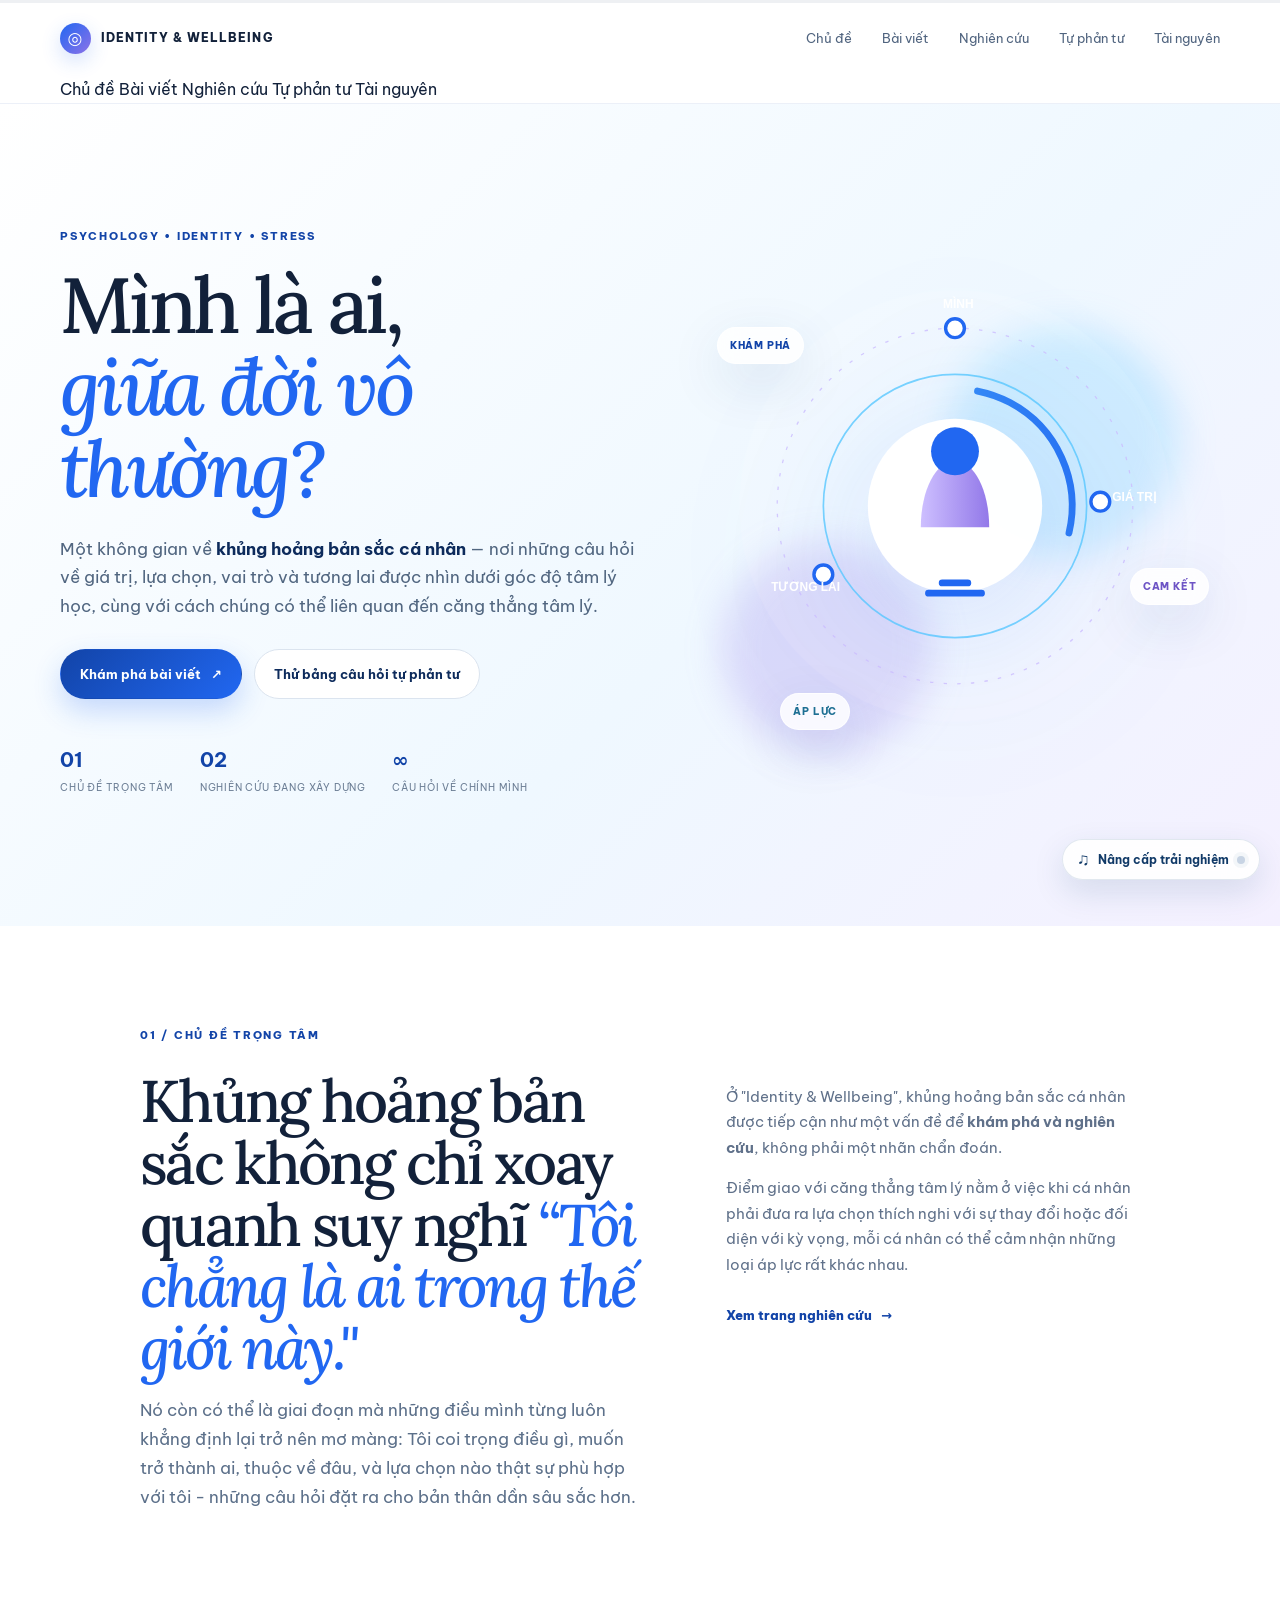
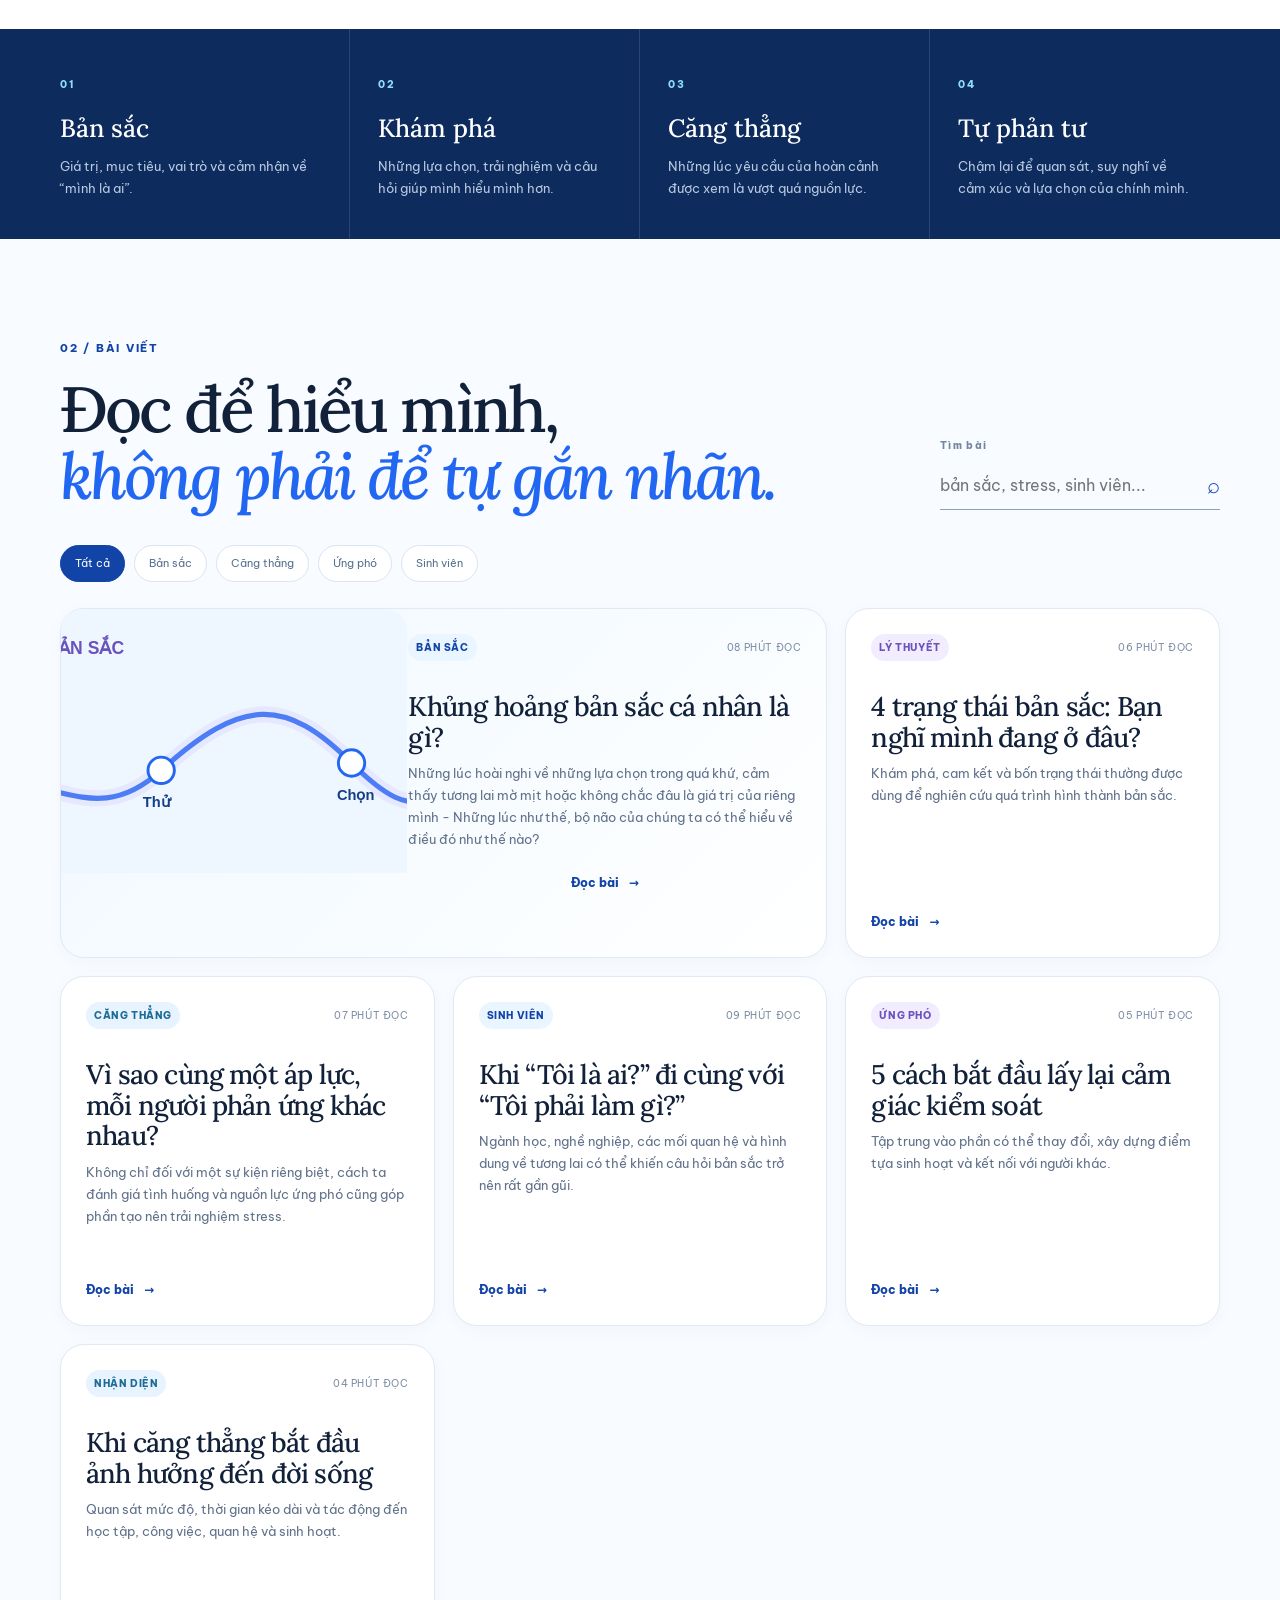
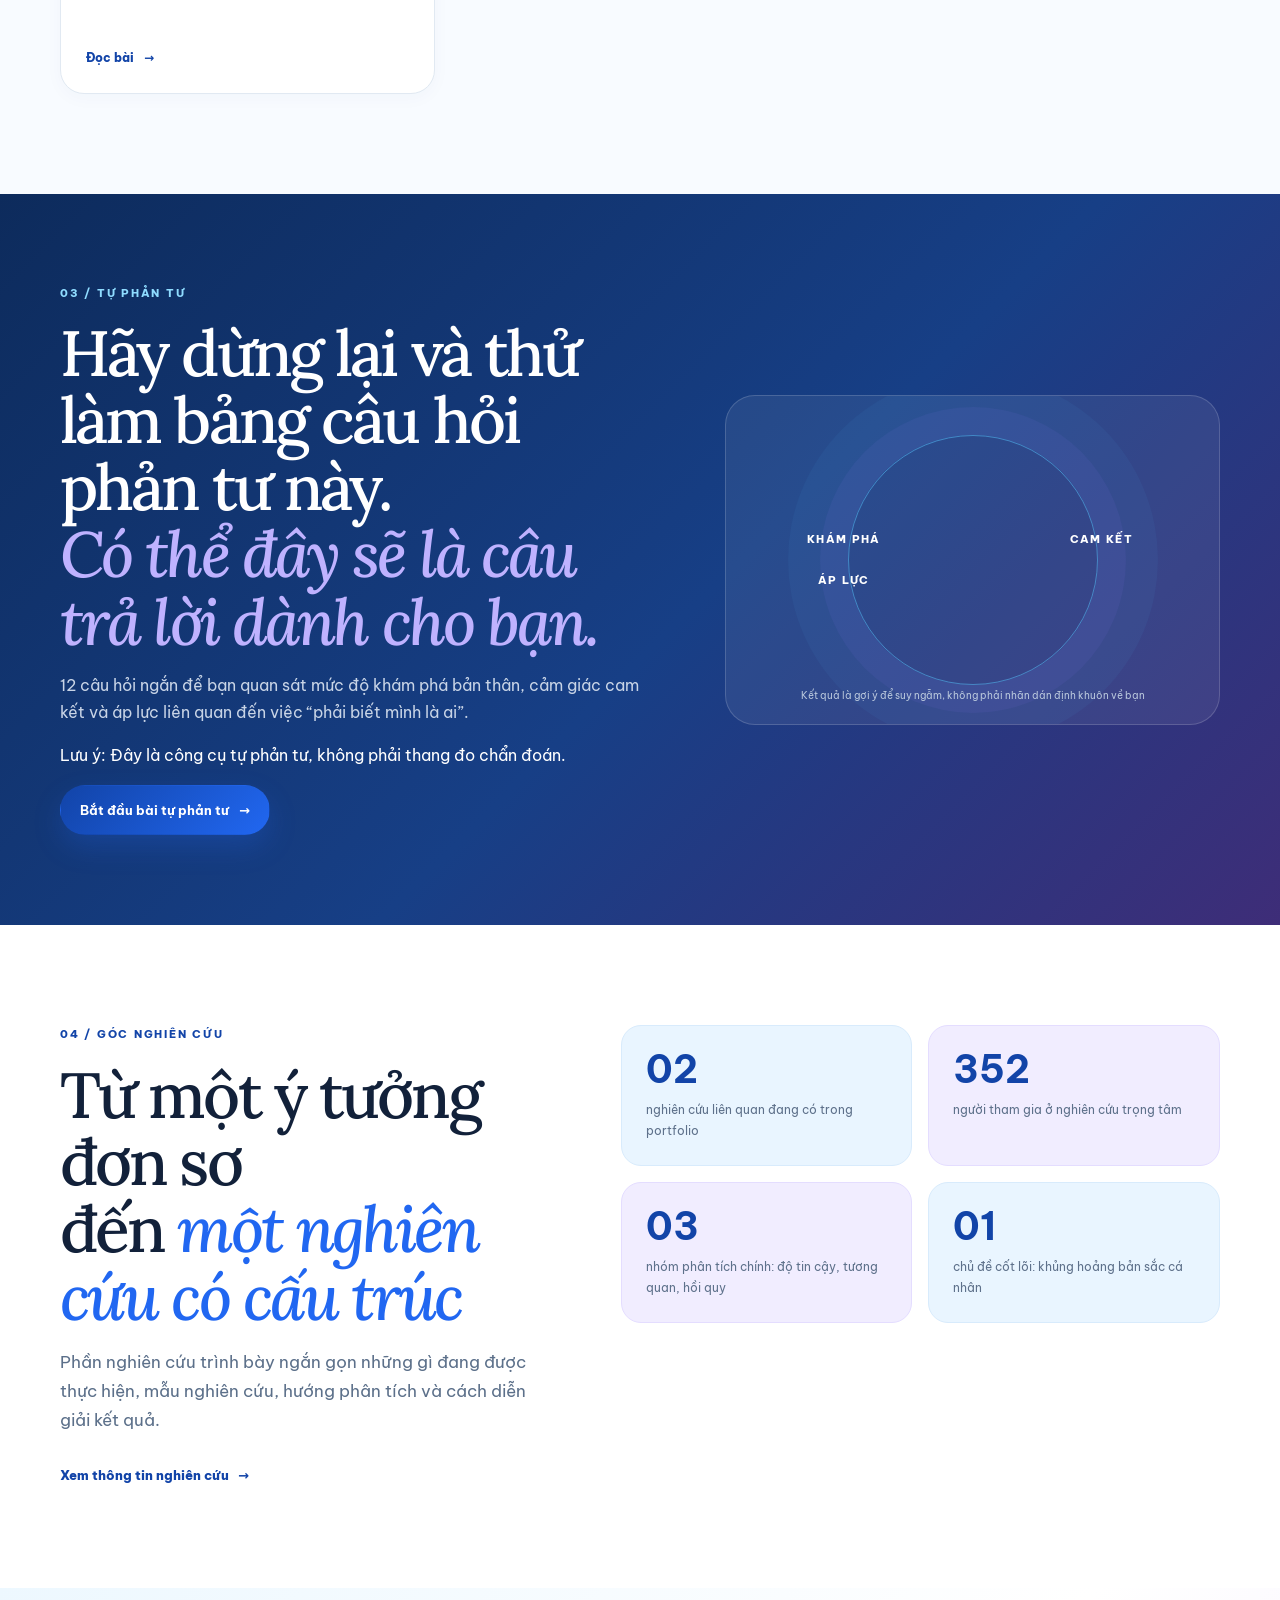
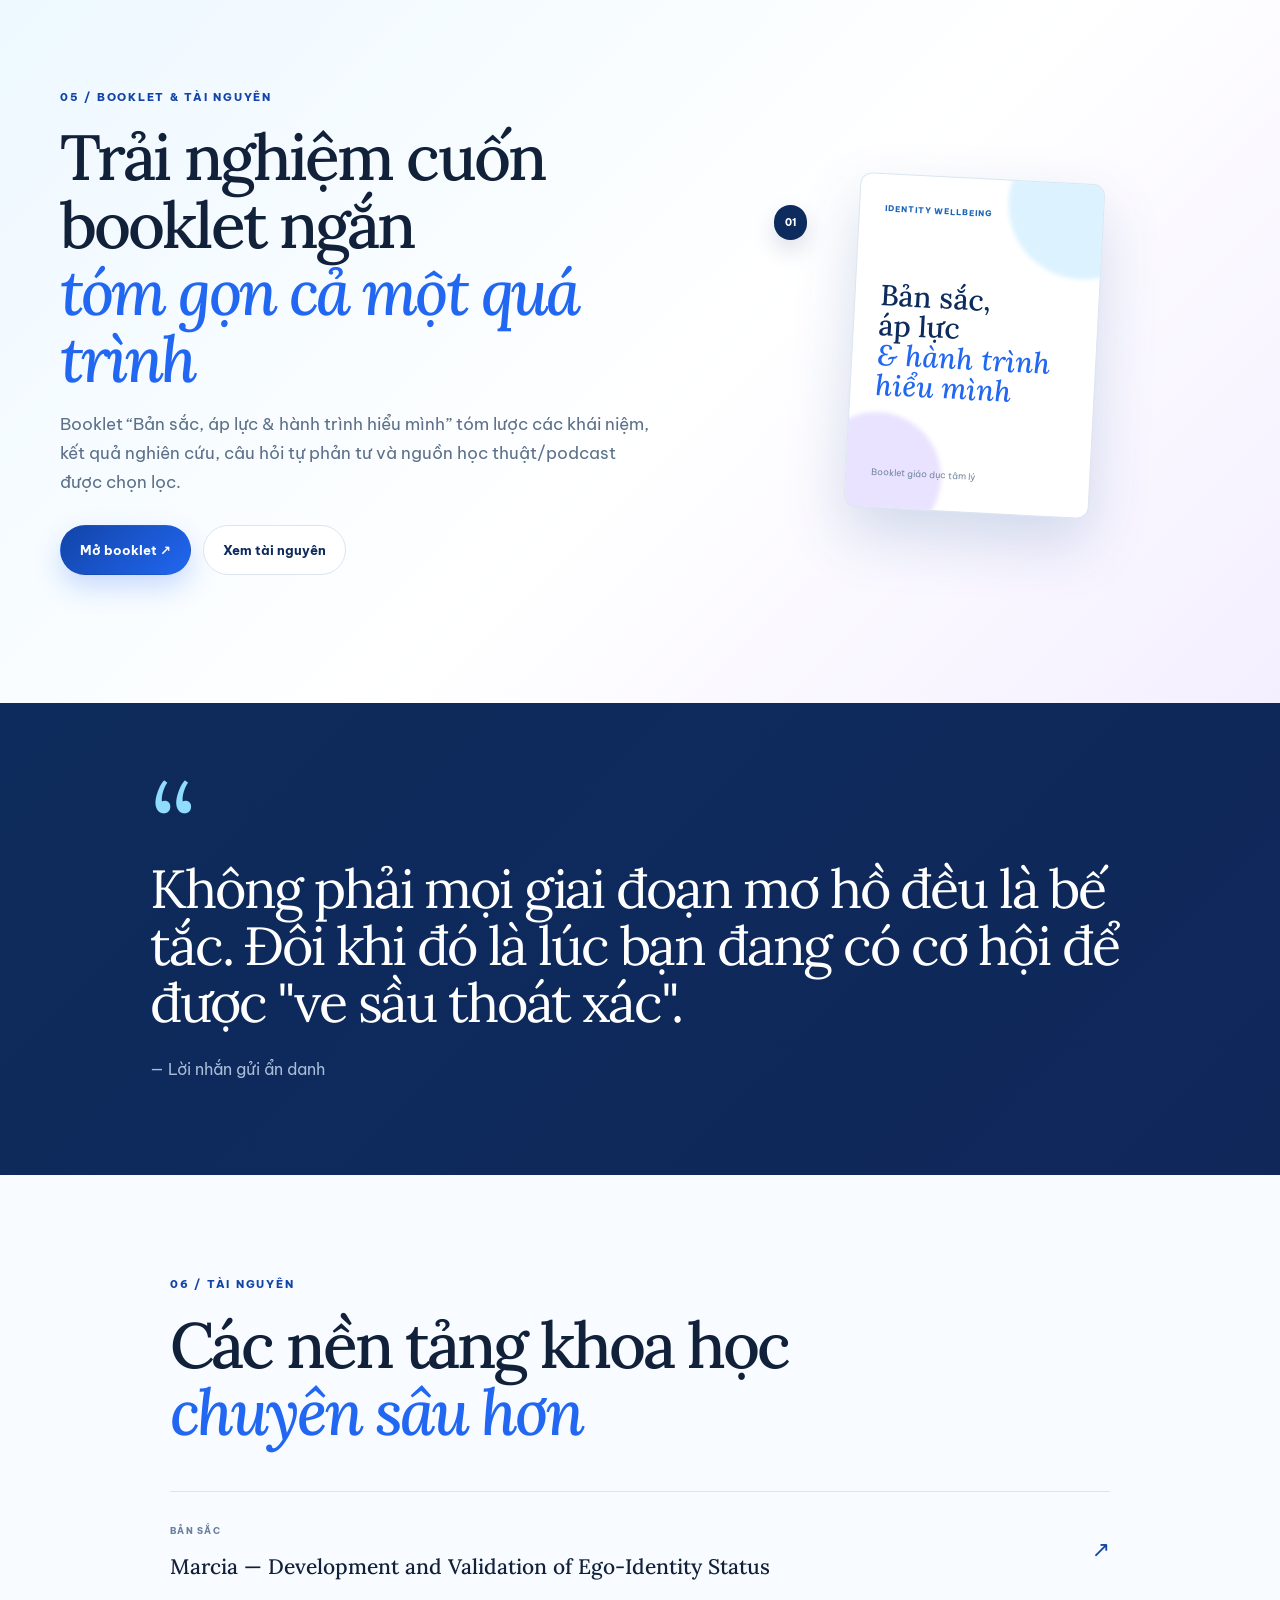
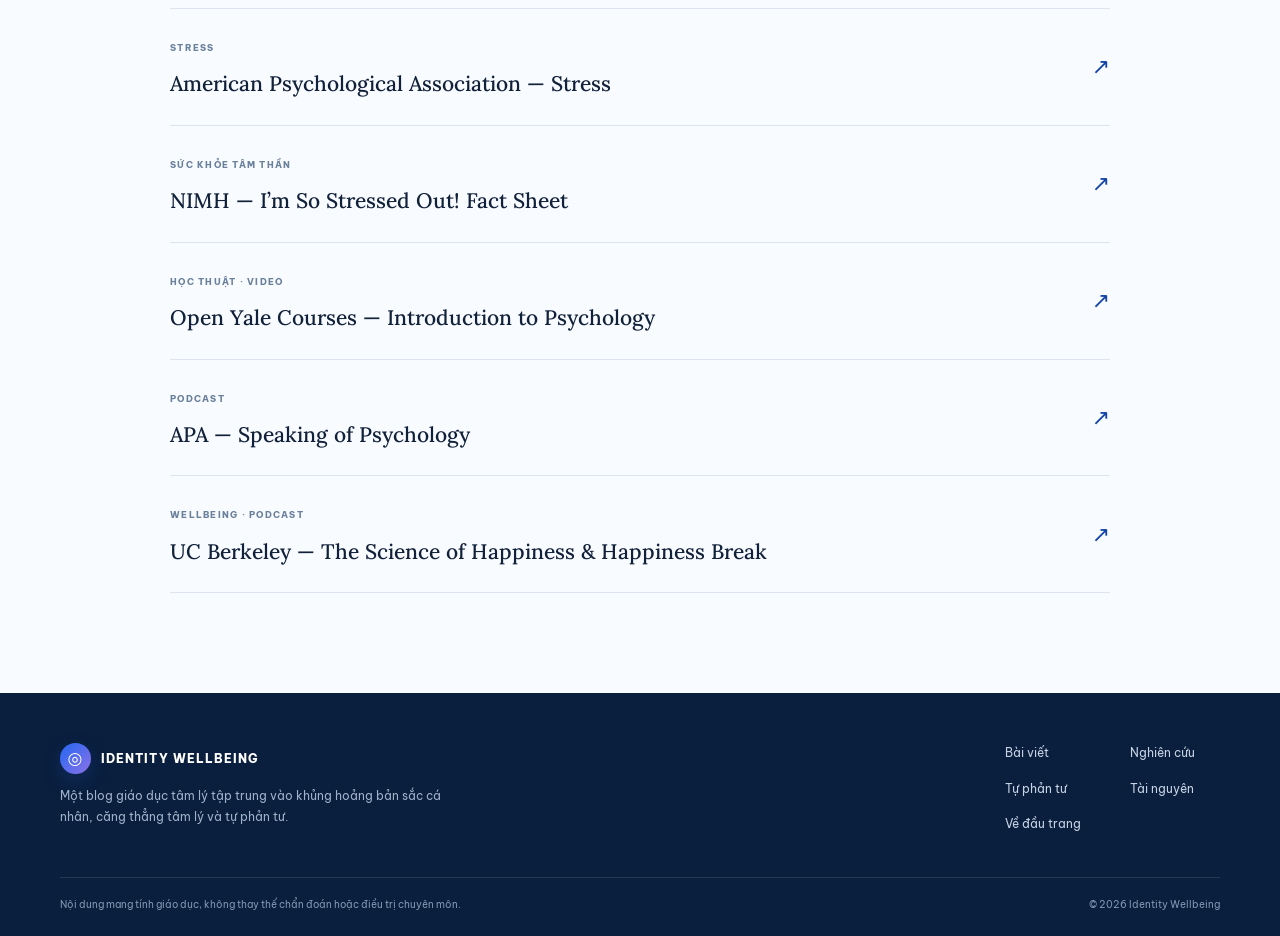
==== commit a6ade202: "Update index.html" ====
--- a/index.html
+++ b/index.html
@@ -3,8 +3,8 @@
 <head>
   <meta charset="UTF-8" />
   <meta name="viewport" content="width=device-width, initial-scale=1.0" />
-  <meta name="description" content="Identity Wellbeing — không gian kiến thức tâm lý học về bản sắc cá nhân, căng thẳng tâm lý và hành trình hiểu mình." />
-  <title>Identity Wellbeing — Tâm lý học về bản sắc & căng thẳng</title>
+  <meta name="description" content="Identity & Wellbeing — không gian kiến thức tâm lý học về bản sắc cá nhân, căng thẳng tâm lý và hành trình hiểu mình." />
+  <title>Identity & Wellbeing — Tâm lý học về bản sắc & căng thẳng</title>
   <link rel="preconnect" href="https://fonts.googleapis.com" />
   <link rel="preconnect" href="https://fonts.gstatic.com" crossorigin />
   <link href="https://fonts.googleapis.com/css2?family=Be+Vietnam+Pro:wght@400;500;600;700;800&family=Lora:ital,wght@0,400;0,500;0,600;1,400;1,500&display=swap" rel="stylesheet" />
@@ -13,9 +13,9 @@
 <body>
   <header class="site-header">
     <nav class="nav container">
-      <a class="brand" href="index.html" aria-label="Identity Wellbeing trang chủ">
+      <a class="brand" href="index.html" aria-label="Identity & Wellbeing trang chủ">
         <span class="brand-mark">◎</span>
-        <span>IDENTITY WELLBEING</span>
+        <span>IDENTITY & WELLBEING</span>
       </a>
       <div class="nav-links">
         <a href="#about">Chủ đề</a>
@@ -40,7 +40,7 @@
       <div class="hero-grid container">
         <div class="hero-copy">
           <p class="eyebrow">PSYCHOLOGY • IDENTITY • STRESS</p>
-          <h1>Mình là ai,<br /><em>trong cuộc đời vô thường?</em></h1>
+          <h1>Mình là ai,<br /><em>giữa đời vô thường?</em></h1>
           <p class="hero-lead">Một không gian về <strong>khủng hoảng bản sắc cá nhân</strong> — nơi những câu hỏi về giá trị, lựa chọn, vai trò và tương lai được nhìn dưới góc độ tâm lý học, cùng với cách chúng có thể liên quan đến căng thẳng tâm lý.</p>
           <div class="hero-actions">
             <a class="btn btn-primary" href="#articles">Khám phá bài viết <span>↗</span></a>
@@ -67,11 +67,11 @@
         <div class="section-kicker">01 / CHỦ ĐỀ TRỌNG TÂM</div>
         <div class="about-grid">
           <div>
-            <h2>Khủng hoảng bản sắc không đơn giản chỉ xoay quanh suy nghĩ<em>“Tôi chẳng là ai trong thế giới muôn hình vạn trạng này."</em></h2>
-            <p class="lead-paragraph">Nó có thể là một giai đoạn mà những điều mình từng luôn khẳng định lại trở nên mơ màng: Tôi coi trọng điều gì, muốn trở thành ai, thuộc về đâu, và lựa chọn nào thật sự phù hợp với tôi - những câu hỏi đặt ra cho bản thân dần sâu sắc hơn.</p>
+            <h2>Khủng hoảng bản sắc không chỉ xoay quanh suy nghĩ <em>“Tôi chẳng là ai trong thế giới này."</em></h2>
+            <p class="lead-paragraph">Nó còn có thể là giai đoạn mà những điều mình từng luôn khẳng định lại trở nên mơ màng: Tôi coi trọng điều gì, muốn trở thành ai, thuộc về đâu, và lựa chọn nào thật sự phù hợp với tôi - những câu hỏi đặt ra cho bản thân dần sâu sắc hơn.</p>
           </div>
           <div class="about-copy">
-            <p>Ở "Identity Wellbeing", khủng hoảng bản sắc cá nhân được tiếp cận như một vấn đề để <strong>khám phá và nghiên cứu</strong>, không phải một nhãn chẩn đoán.</p>
+            <p>Ở "Identity & Wellbeing", khủng hoảng bản sắc cá nhân được tiếp cận như một vấn đề để <strong>khám phá và nghiên cứu</strong>, không phải một nhãn chẩn đoán.</p>
             <p>Điểm giao với căng thẳng tâm lý nằm ở việc khi cá nhân phải đưa ra lựa chọn thích nghi với sự thay đổi hoặc đối diện với kỳ vọng, mỗi cá nhân có thể cảm nhận những loại áp lực rất khác nhau.</p>
             <a class="text-link" href="nghien-cuu.html">Xem trang nghiên cứu <span>→</span></a>
           </div>
